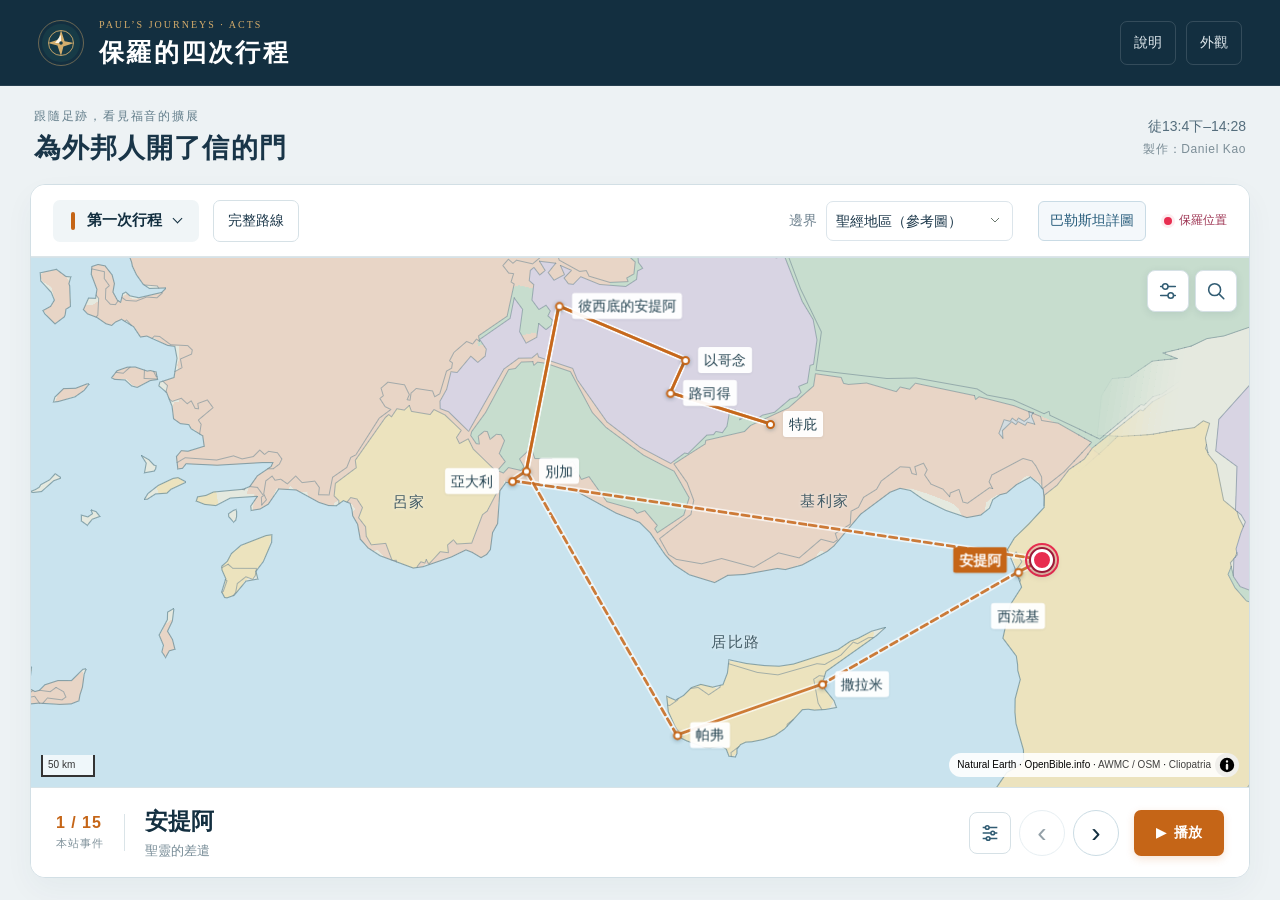
==== index.html @ 6032bad6 "Add three visual themes and design gallery; align icons and distinguish Roman provinces" ====
<!doctype html>
<html lang="zh-Hant">
<head>
  <meta charset="utf-8">
  <meta name="viewport" content="width=device-width, initial-scale=1, viewport-fit=cover">
  <meta name="theme-color" content="#173b47">
  <meta name="author" content="Daniel Kao">
  <meta name="description" content="以參考圖範圍內的2D互動地圖探索保羅的四次行程，逐站查看路線、同行者與經文根據。">
  <title>保羅的四次行程｜互動聖經地圖</title>
  <link rel="icon" href="./assets/compass.svg" type="image/svg+xml">
  <link rel="stylesheet" href="./assets/vendor/maplibre-gl.css">
  <link rel="stylesheet" href="./assets/style.css">
  <link rel="stylesheet" href="./assets/design.css"><link rel="stylesheet" href="./assets/themes.css">
  <script src="./assets/vendor/maplibre-gl.js" defer></script>
  <script src="./assets/app.js" type="module"></script>
</head>
<body>
  <a class="skip-link" href="#map">跳到地圖</a>
  <header class="site-header">
    <a class="brand" href="./" aria-label="保羅的四次行程首頁"><img src="./assets/compass.svg" alt="" width="42" height="42"><span><small>PAUL’S JOURNEYS · ACTS</small><strong>保羅的四次行程</strong></span></a>
    <div class="header-actions"><button id="help-btn" class="text-btn" type="button">說明</button><a class="text-btn appearance-link" href="./design-options.html">外觀</a></div>
  </header>
  <main class="workspace">
    <div class="atlas-heading"><div><span class="atlas-kicker">跟隨足跡，看見福音的擴展</span><h1 id="atlas-subtitle"></h1></div><div class="atlas-meta"><span id="atlas-reference"></span><small>製作：Daniel Kao</small></div></div>
    <section class="map-area" aria-label="保羅行程互動地圖">
      <div class="map-topbar">
        <button class="journey-picker" type="button" data-panel="journeys" aria-controls="explorer-dialog" aria-expanded="false" disabled><span id="map-journey-caption">第一次行程</span><span aria-hidden="true" class="chevron"></span></button>
        <button id="fit-btn" class="map-button" type="button" title="顯示本次行程完整路線">完整路線</button>
        <div class="boundary-row"><label for="boundary-mode">邊界 <select id="boundary-mode"><option value="ancient">聖經地區（參考圖）</option><option value="modern">現代國界</option><option value="roman">羅馬行政行省（69年）</option><option value="none">不顯示邊界</option></select></label><span class="boundary-actions"><button id="palestine-btn" type="button" class="detail-map-btn">巴勒斯坦詳圖</button><span class="traveller-key"><i aria-hidden="true"></i>保羅位置</span></span></div>
      </div>
      <div class="map-stage"><div class="map-shortcuts"><button id="camera-btn" class="icon-button" type="button" data-panel="camera" aria-label="地圖工具" title="地圖工具"><svg viewBox="0 0 24 24" aria-hidden="true" fill="none" stroke="currentColor" stroke-width="1.7" stroke-linecap="round" stroke-linejoin="round"><path d="M4 7h16M4 17h16"/><circle cx="9" cy="7" r="3" fill="white"/><circle cx="15" cy="17" r="3" fill="white"/></svg></button><button id="search-place-btn" class="icon-button" type="button" aria-label="搜尋地點與歷次事件" title="搜尋地點與歷次事件"><svg viewBox="0 0 24 24" aria-hidden="true" fill="none" stroke="currentColor" stroke-width="1.7" stroke-linecap="round" stroke-linejoin="round"><circle cx="10.5" cy="10.5" r="6.5"/><path d="m16 16 4.5 4.5"/></svg></button></div>
        <div id="map" role="region" aria-label="可旋轉與縮放的行程地圖" tabindex="-1"></div>
        <div id="loading" class="loading" role="status"><span class="loading-compass">✧</span><strong>正在展開地圖</strong><span>準備四次行程與各站足跡</span></div>
        <div id="toast" role="status" class="toast" hidden></div>
      </div>
      <div class="station-bar" aria-label="本站與播放控制">
        <button id="current-station" class="current-station" type="button" data-panel="stops" aria-controls="explorer-dialog" aria-expanded="false" disabled><span class="station-meta"><small id="play-position">1 / 15</small><span>本站事件</span></span><span class="station-copy"><strong id="current-location">安提阿</strong><span id="movement-caption">聖靈的差遣</span></span></button>
        <div class="station-actions"><button id="settings-btn" type="button" class="icon-button" data-panel="playback" aria-label="播放設定" title="播放設定"><svg viewBox="0 0 24 24" fill="none" stroke="currentColor" stroke-width="1.7"><path d="M4 6h16M4 12h16M4 18h16"/><circle cx="9" cy="6" r="2" fill="white"/><circle cx="15" cy="12" r="2" fill="white"/><circle cx="10" cy="18" r="2" fill="white"/></svg></button><button id="prev-btn" type="button" class="step-btn" aria-label="上一站">‹</button><button id="next-btn" type="button" class="step-btn" aria-label="下一站">›</button><button id="play-btn" type="button" class="play-btn" aria-label="播放本次行程"><span id="play-icon">▶</span><span id="play-label">播放</span></button></div>
      </div>

    </section>
  </main>
  <aside id="journey-panel" hidden aria-label="收合的行程面板內容">
    <div id="panel-journeys" class="panel-content">
      <nav id="journey-tabs" class="journey-tabs" aria-label="選擇行程"></nav>
      <section class="journey-intro" aria-labelledby="journey-name"><div class="section-heading"><h2 id="journey-name"></h2><span id="journey-ref" class="reference"></span></div><p id="journey-summary"></p><p class="companions"><span>同工概覽</span><span id="companions"></span></p><p class="overview-note">非全程同行名單；各段同行與分隊見「站點」。</p></section>
      <details class="letters"><summary>本次行程與書信</summary><p id="journey-books"></p></details>
      <p class="sidebar-footnote">地圖以現代海岸線呈現地理位置；連線為行程示意，並非精確古道路或航跡。</p><footer class="production-credit">製作：Daniel Kao</footer>
    </div>
    <div id="panel-stops" class="panel-content">
      <div class="place-overview"><strong id="place-overview-name"></strong><span id="place-overview-count"></span></div>
      <div id="visit-counts" class="visit-counts"></div>
      <div class="event-tabs" role="group" aria-label="事件閱讀方式"><button id="event-current-btn" type="button" aria-pressed="true">本次事件</button><button id="event-compare-btn" type="button" aria-pressed="false">跨行程對照</button></div>
      <section id="visit-comparison" hidden><p class="count-note">依本站站次計算，含出發與回訪。</p><div id="visit-rows"></div></section><div id="current-event-body">
      <section class="station-detail" aria-labelledby="station-name" aria-live="polite"><div class="detail-kicker"><span id="station-step"></span><span id="station-mode"></span></div><h2 id="station-name"></h2><p id="station-title" class="station-title"></p><p id="station-text"></p><details id="geo-note"><summary>地點說明</summary><p id="station-note" class="station-note" hidden></p></details><div class="detail-footer"><span id="station-ref" class="reference"></span><a id="place-source" href="https://www.openbible.info/geo/" target="_blank" rel="noopener noreferrer">地點參考</a></div></section>
      <details id="companions-details"><summary id="companions-summary">同行者與經文</summary><section id="segment-companions" class="segment-companions" aria-labelledby="segment-companions-title"><div class="section-heading"><h3 id="segment-companions-title">本段同行者</h3><button id="companion-method" class="text-btn" type="button">標示說明</button></div><span id="map-companions-caption" class="sr-only" aria-hidden="true"></span><p id="companion-scope" class="companion-scope"></p><ul id="companion-people" class="companion-people"></ul><p id="companion-note" class="companion-note"></p><p id="companion-change" class="companion-change" hidden></p><details id="companion-related" class="companion-related"><summary>分隊、會合與其他相關人物</summary><div id="companion-related-body"></div></details><button id="companion-evidence" class="evidence-button" type="button">查閱本段經文</button></section></details></div>
    </div>
    <div id="panel-stoplist" class="panel-content"><label class="field-label" for="place-search">搜尋地點</label><input id="place-search" type="search" placeholder="輸入地名，查看歷次事件" autocomplete="off"><div id="place-results" class="place-results"></div><details><summary>本次行程站序</summary><div class="route-heading"><h3>選擇站點</h3><span id="stop-total"></span></div><ol id="stop-list" class="stop-list" aria-label="選擇停靠站"></ol></details></div>
    <div id="panel-playback" class="panel-content">
      <section class="playback" aria-label="路線播放設定"><p class="panel-description">可在主畫面播放、暫停或逐站前進；關閉這個面板即可回到地圖。</p><label class="field-label" for="progress">行程進度</label><input id="progress" class="progress" type="range" min="0" max="14" step="0.01" value="0"><div class="playback-options"><label class="speed-label" for="speed">播放速度<select id="speed"><option value="1">1×</option><option value="2">2×</option><option value="4">4×</option></select></label><label class="follow-label"><input id="follow-camera" type="checkbox">視角跟隨</label></div><button id="restart-btn" type="button" class="secondary-button">重新開始</button><h3>路線圖例</h3><div class="map-legend"><span><i class="land-line"></i>陸路</span><span><i class="sea-line"></i>海路</span><span><i class="uncertain-line"></i>漂流／未詳</span></div><p class="gesture-hint">拖曳移動 · 滾輪縮放 · 右鍵拖曳平面旋轉</p></section>
    </div>
    <div id="panel-camera" class="panel-content">
      <section id="camera-panel" class="camera-panel" aria-label="視角調整"><div class="camera-tools"><button id="zoom-in" type="button" class="secondary-button">＋ 放大</button><button id="zoom-out" type="button" class="secondary-button">− 縮小</button><button id="reset-bearing" type="button" class="secondary-button" aria-label="恢復朝北，保留縮放"><span id="north-indicator" aria-hidden="true">N</span> 恢復朝北</button><button id="scope-btn" type="button" class="secondary-button">參考圖全幅</button></div><label class="field-label" for="bearing">旋轉方向 <output id="bearing-value">0°</output></label><input id="bearing" type="range" min="-180" max="180" value="0" step="1"><p id="camera-tip">地圖限於兩張參考圖的範圍，可縮放與平面旋轉。</p><button id="sources-btn" class="text-btn" type="button">圖資與經文來源</button></section>
    </div>
  </aside>
  <dialog id="explorer-dialog" class="explorer-dialog" aria-labelledby="explorer-title"><div class="dialog-header"><h2 id="explorer-title">行程</h2><button id="explorer-close" class="close-button" type="button" aria-label="關閉面板">關閉 ×</button></div><div id="explorer-body"></div></dialog>
  <dialog id="info-dialog" aria-labelledby="dialog-title"><div class="dialog-header"><h2 id="dialog-title"></h2><button id="dialog-close" class="close-button" type="button" aria-label="關閉說明">關閉 ×</button></div><div id="dialog-body"></div></dialog>
  <noscript><div class="noscript">請啟用 JavaScript，以使用互動地圖與行程播放功能。</div></noscript>
</body>
</html>
---- assets/vendor/maplibre-gl.css ----
.maplibregl-map{font:12px/20px Helvetica Neue,Arial,Helvetica,sans-serif;overflow:hidden;position:relative;-webkit-tap-highlight-color:rgb(0,0,0,0)}.maplibregl-canvas{left:0;position:absolute;top:0}.maplibregl-map:fullscreen{height:100%;width:100%}.maplibregl-ctrl-group button.maplibregl-ctrl-compass{touch-action:none}.maplibregl-canvas-container.maplibregl-interactive,.maplibregl-ctrl-group button.maplibregl-ctrl-compass{cursor:grab;-webkit-user-select:none;-moz-user-select:none;user-select:none}.maplibregl-canvas-container.maplibregl-interactive.maplibregl-track-pointer{cursor:pointer}.maplibregl-canvas-container.maplibregl-interactive:active,.maplibregl-ctrl-group button.maplibregl-ctrl-compass:active{cursor:grabbing}.maplibregl-canvas-container.maplibregl-touch-zoom-rotate,.maplibregl-canvas-container.maplibregl-touch-zoom-rotate .maplibregl-canvas{touch-action:pan-x pan-y}.maplibregl-canvas-container.maplibregl-touch-drag-pan,.maplibregl-canvas-container.maplibregl-touch-drag-pan .maplibregl-canvas{touch-action:pinch-zoom}.maplibregl-canvas-container.maplibregl-touch-zoom-rotate.maplibregl-touch-drag-pan,.maplibregl-canvas-container.maplibregl-touch-zoom-rotate.maplibregl-touch-drag-pan .maplibregl-canvas{touch-action:none}.maplibregl-canvas-container.maplibregl-touch-drag-pan.maplibregl-cooperative-gestures,.maplibregl-canvas-container.maplibregl-touch-drag-pan.maplibregl-cooperative-gestures .maplibregl-canvas{touch-action:pan-x pan-y}.maplibregl-ctrl-bottom-left,.maplibregl-ctrl-bottom-right,.maplibregl-ctrl-top-left,.maplibregl-ctrl-top-right{pointer-events:none;position:absolute;z-index:2}.maplibregl-ctrl-top-left{left:0;top:0}.maplibregl-ctrl-top-right{right:0;top:0}.maplibregl-ctrl-bottom-left{bottom:0;left:0}.maplibregl-ctrl-bottom-right{bottom:0;right:0}.maplibregl-ctrl{clear:both;pointer-events:auto;transform:translate(0)}.maplibregl-ctrl-top-left .maplibregl-ctrl{float:left;margin:10px 0 0 10px}.maplibregl-ctrl-top-right .maplibregl-ctrl{float:right;margin:10px 10px 0 0}.maplibregl-ctrl-bottom-left .maplibregl-ctrl{float:left;margin:0 0 10px 10px}.maplibregl-ctrl-bottom-right .maplibregl-ctrl{float:right;margin:0 10px 10px 0}.maplibregl-ctrl-group{background:#fff;border-radius:4px}.maplibregl-ctrl-group:not(:empty){box-shadow:0 0 0 2px rgba(0,0,0,.1)}@media (forced-colors:active){.maplibregl-ctrl-group:not(:empty){box-shadow:0 0 0 2px ButtonText}}.maplibregl-ctrl-group button{background-color:transparent;border:0;box-sizing:border-box;cursor:pointer;display:block;height:29px;outline:none;padding:0;width:29px}.maplibregl-ctrl-group button+button{border-top:1px solid #ddd}.maplibregl-ctrl button .maplibregl-ctrl-icon{background-position:50%;background-repeat:no-repeat;display:block;height:100%;width:100%}@media (forced-colors:active){.maplibregl-ctrl-icon{background-color:transparent}.maplibregl-ctrl-group button+button{border-top:1px solid ButtonText}}.maplibregl-ctrl button::-moz-focus-inner{border:0;padding:0}.maplibregl-ctrl-attrib-button:focus,.maplibregl-ctrl-group button:focus{box-shadow:0 0 2px 2px #0096ff}.maplibregl-ctrl button:disabled{cursor:not-allowed}.maplibregl-ctrl button:disabled .maplibregl-ctrl-icon{opacity:.25}@media (hover:hover){.maplibregl-ctrl button:not(:disabled):hover{background-color:rgba(0,0,0,.05)}}.maplibregl-ctrl button:not(:disabled):active{background-color:rgba(0,0,0,.05)}.maplibregl-ctrl-group button:focus:focus-visible{box-shadow:0 0 2px 2px #0096ff}.maplibregl-ctrl-group button:focus:not(:focus-visible){box-shadow:none}.maplibregl-ctrl-group button:focus:first-child{border-radius:4px 4px 0 0}.maplibregl-ctrl-group button:focus:last-child{border-radius:0 0 4px 4px}.maplibregl-ctrl-group button:focus:only-child{border-radius:inherit}.maplibregl-ctrl button.maplibregl-ctrl-zoom-out .maplibregl-ctrl-icon{background-image:url("data:image/svg+xml;charset=utf-8,%3Csvg xmlns='http://www.w3.org/2000/svg' width='29' height='29' fill='%23333' viewBox='0 0 29 29'%3E%3Cpath d='M10 13c-.75 0-1.5.75-1.5 1.5S9.25 16 10 16h9c.75 0 1.5-.75 1.5-1.5S19.75 13 19 13z'/%3E%3C/svg%3E")}.maplibregl-ctrl button.maplibregl-ctrl-zoom-in .maplibregl-ctrl-icon{background-image:url("data:image/svg+xml;charset=utf-8,%3Csvg xmlns='http://www.w3.org/2000/svg' width='29' height='29' fill='%23333' viewBox='0 0 29 29'%3E%3Cpath d='M14.5 8.5c-.75 0-1.5.75-1.5 1.5v3h-3c-.75 0-1.5.75-1.5 1.5S9.25 16 10 16h3v3c0 .75.75 1.5 1.5 1.5S16 19.75 16 19v-3h3c.75 0 1.5-.75 1.5-1.5S19.75 13 19 13h-3v-3c0-.75-.75-1.5-1.5-1.5'/%3E%3C/svg%3E")}@media (forced-colors:active){.maplibregl-ctrl button.maplibregl-ctrl-zoom-out .maplibregl-ctrl-icon{background-image:url("data:image/svg+xml;charset=utf-8,%3Csvg xmlns='http://www.w3.org/2000/svg' width='29' height='29' fill='%23fff' viewBox='0 0 29 29'%3E%3Cpath d='M10 13c-.75 0-1.5.75-1.5 1.5S9.25 16 10 16h9c.75 0 1.5-.75 1.5-1.5S19.75 13 19 13z'/%3E%3C/svg%3E")}.maplibregl-ctrl button.maplibregl-ctrl-zoom-in .maplibregl-ctrl-icon{background-image:url("data:image/svg+xml;charset=utf-8,%3Csvg xmlns='http://www.w3.org/2000/svg' width='29' height='29' fill='%23fff' viewBox='0 0 29 29'%3E%3Cpath d='M14.5 8.5c-.75 0-1.5.75-1.5 1.5v3h-3c-.75 0-1.5.75-1.5 1.5S9.25 16 10 16h3v3c0 .75.75 1.5 1.5 1.5S16 19.75 16 19v-3h3c.75 0 1.5-.75 1.5-1.5S19.75 13 19 13h-3v-3c0-.75-.75-1.5-1.5-1.5'/%3E%3C/svg%3E")}}@media (forced-colors:active) and (prefers-color-scheme:light){.maplibregl-ctrl button.maplibregl-ctrl-zoom-out .maplibregl-ctrl-icon{background-image:url("data:image/svg+xml;charset=utf-8,%3Csvg xmlns='http://www.w3.org/2000/svg' width='29' height='29' viewBox='0 0 29 29'%3E%3Cpath d='M10 13c-.75 0-1.5.75-1.5 1.5S9.25 16 10 16h9c.75 0 1.5-.75 1.5-1.5S19.75 13 19 13z'/%3E%3C/svg%3E")}.maplibregl-ctrl button.maplibregl-ctrl-zoom-in .maplibregl-ctrl-icon{background-image:url("data:image/svg+xml;charset=utf-8,%3Csvg xmlns='http://www.w3.org/2000/svg' width='29' height='29' viewBox='0 0 29 29'%3E%3Cpath d='M14.5 8.5c-.75 0-1.5.75-1.5 1.5v3h-3c-.75 0-1.5.75-1.5 1.5S9.25 16 10 16h3v3c0 .75.75 1.5 1.5 1.5S16 19.75 16 19v-3h3c.75 0 1.5-.75 1.5-1.5S19.75 13 19 13h-3v-3c0-.75-.75-1.5-1.5-1.5'/%3E%3C/svg%3E")}}.maplibregl-ctrl button.maplibregl-ctrl-fullscreen .maplibregl-ctrl-icon{background-image:url("data:image/svg+xml;charset=utf-8,%3Csvg xmlns='http://www.w3.org/2000/svg' width='29' height='29' fill='%23333' viewBox='0 0 29 29'%3E%3Cpath d='M24 16v5.5c0 1.75-.75 2.5-2.5 2.5H16v-1l3-1.5-4-5.5 1-1 5.5 4 1.5-3zM6 16l1.5 3 5.5-4 1 1-4 5.5 3 1.5v1H7.5C5.75 24 5 23.25 5 21.5V16zm7-11v1l-3 1.5 4 5.5-1 1-5.5-4L6 13H5V7.5C5 5.75 5.75 5 7.5 5zm11 2.5c0-1.75-.75-2.5-2.5-2.5H16v1l3 1.5-4 5.5 1 1 5.5-4 1.5 3h1z'/%3E%3C/svg%3E")}.maplibregl-ctrl button.maplibregl-ctrl-shrink .maplibregl-ctrl-icon{background-image:url("data:image/svg+xml;charset=utf-8,%3Csvg xmlns='http://www.w3.org/2000/svg' width='29' height='29' viewBox='0 0 29 29'%3E%3Cpath d='M18.5 16c-1.75 0-2.5.75-2.5 2.5V24h1l1.5-3 5.5 4 1-1-4-5.5 3-1.5v-1zM13 18.5c0-1.75-.75-2.5-2.5-2.5H5v1l3 1.5L4 24l1 1 5.5-4 1.5 3h1zm3-8c0 1.75.75 2.5 2.5 2.5H24v-1l-3-1.5L25 5l-1-1-5.5 4L17 5h-1zM10.5 13c1.75 0 2.5-.75 2.5-2.5V5h-1l-1.5 3L5 4 4 5l4 5.5L5 12v1z'/%3E%3C/svg%3E")}@media (forced-colors:active){.maplibregl-ctrl button.maplibregl-ctrl-fullscreen .maplibregl-ctrl-icon{background-image:url("data:image/svg+xml;charset=utf-8,%3Csvg xmlns='http://www.w3.org/2000/svg' width='29' height='29' fill='%23fff' viewBox='0 0 29 29'%3E%3Cpath d='M24 16v5.5c0 1.75-.75 2.5-2.5 2.5H16v-1l3-1.5-4-5.5 1-1 5.5 4 1.5-3zM6 16l1.5 3 5.5-4 1 1-4 5.5 3 1.5v1H7.5C5.75 24 5 23.25 5 21.5V16zm7-11v1l-3 1.5 4 5.5-1 1-5.5-4L6 13H5V7.5C5 5.75 5.75 5 7.5 5zm11 2.5c0-1.75-.75-2.5-2.5-2.5H16v1l3 1.5-4 5.5 1 1 5.5-4 1.5 3h1z'/%3E%3C/svg%3E")}.maplibregl-ctrl button.maplibregl-ctrl-shrink .maplibregl-ctrl-icon{background-image:url("data:image/svg+xml;charset=utf-8,%3Csvg xmlns='http://www.w3.org/2000/svg' width='29' height='29' fill='%23fff' viewBox='0 0 29 29'%3E%3Cpath d='M18.5 16c-1.75 0-2.5.75-2.5 2.5V24h1l1.5-3 5.5 4 1-1-4-5.5 3-1.5v-1zM13 18.5c0-1.75-.75-2.5-2.5-2.5H5v1l3 1.5L4 24l1 1 5.5-4 1.5 3h1zm3-8c0 1.75.75 2.5 2.5 2.5H24v-1l-3-1.5L25 5l-1-1-5.5 4L17 5h-1zM10.5 13c1.75 0 2.5-.75 2.5-2.5V5h-1l-1.5 3L5 4 4 5l4 5.5L5 12v1z'/%3E%3C/svg%3E")}}@media (forced-colors:active) and (prefers-color-scheme:light){.maplibregl-ctrl button.maplibregl-ctrl-fullscreen .maplibregl-ctrl-icon{background-image:url("data:image/svg+xml;charset=utf-8,%3Csvg xmlns='http://www.w3.org/2000/svg' width='29' height='29' viewBox='0 0 29 29'%3E%3Cpath d='M24 16v5.5c0 1.75-.75 2.5-2.5 2.5H16v-1l3-1.5-4-5.5 1-1 5.5 4 1.5-3zM6 16l1.5 3 5.5-4 1 1-4 5.5 3 1.5v1H7.5C5.75 24 5 23.25 5 21.5V16zm7-11v1l-3 1.5 4 5.5-1 1-5.5-4L6 13H5V7.5C5 5.75 5.75 5 7.5 5zm11 2.5c0-1.75-.75-2.5-2.5-2.5H16v1l3 1.5-4 5.5 1 1 5.5-4 1.5 3h1z'/%3E%3C/svg%3E")}.maplibregl-ctrl button.maplibregl-ctrl-shrink .maplibregl-ctrl-icon{background-image:url("data:image/svg+xml;charset=utf-8,%3Csvg xmlns='http://www.w3.org/2000/svg' width='29' height='29' viewBox='0 0 29 29'%3E%3Cpath d='M18.5 16c-1.75 0-2.5.75-2.5 2.5V24h1l1.5-3 5.5 4 1-1-4-5.5 3-1.5v-1zM13 18.5c0-1.75-.75-2.5-2.5-2.5H5v1l3 1.5L4 24l1 1 5.5-4 1.5 3h1zm3-8c0 1.75.75 2.5 2.5 2.5H24v-1l-3-1.5L25 5l-1-1-5.5 4L17 5h-1zM10.5 13c1.75 0 2.5-.75 2.5-2.5V5h-1l-1.5 3L5 4 4 5l4 5.5L5 12v1z'/%3E%3C/svg%3E")}}.maplibregl-ctrl button.maplibregl-ctrl-compass .maplibregl-ctrl-icon{background-image:url("data:image/svg+xml;charset=utf-8,%3Csvg xmlns='http://www.w3.org/2000/svg' width='29' height='29' fill='%23333' viewBox='0 0 29 29'%3E%3Cpath d='m10.5 14 4-8 4 8z'/%3E%3Cpath fill='%23ccc' d='m10.5 16 4 8 4-8z'/%3E%3C/svg%3E")}@media (forced-colors:active){.maplibregl-ctrl button.maplibregl-ctrl-compass .maplibregl-ctrl-icon{background-image:url("data:image/svg+xml;charset=utf-8,%3Csvg xmlns='http://www.w3.org/2000/svg' width='29' height='29' fill='%23fff' viewBox='0 0 29 29'%3E%3Cpath d='m10.5 14 4-8 4 8z'/%3E%3Cpath fill='%23ccc' d='m10.5 16 4 8 4-8z'/%3E%3C/svg%3E")}}@media (forced-colors:active) and (prefers-color-scheme:light){.maplibregl-ctrl button.maplibregl-ctrl-compass .maplibregl-ctrl-icon{background-image:url("data:image/svg+xml;charset=utf-8,%3Csvg xmlns='http://www.w3.org/2000/svg' width='29' height='29' viewBox='0 0 29 29'%3E%3Cpath d='m10.5 14 4-8 4 8z'/%3E%3Cpath fill='%23ccc' d='m10.5 16 4 8 4-8z'/%3E%3C/svg%3E")}}.maplibregl-ctrl button.maplibregl-ctrl-globe .maplibregl-ctrl-icon{background-image:url("data:image/svg+xml;charset=utf-8,%3Csvg xmlns='http://www.w3.org/2000/svg' width='22' height='22' fill='none' stroke='%23333' viewBox='0 0 22 22'%3E%3Ccircle cx='11' cy='11' r='8.5'/%3E%3Cpath d='M17.5 11c0 4.819-3.02 8.5-6.5 8.5S4.5 15.819 4.5 11 7.52 2.5 11 2.5s6.5 3.681 6.5 8.5Z'/%3E%3Cpath d='M13.5 11c0 2.447-.331 4.64-.853 6.206-.262.785-.562 1.384-.872 1.777-.314.399-.58.517-.775.517s-.461-.118-.775-.517c-.31-.393-.61-.992-.872-1.777C8.831 15.64 8.5 13.446 8.5 11s.331-4.64.853-6.206c.262-.785.562-1.384.872-1.777.314-.399.58-.517.775-.517s.461.118.775.517c.31.393.61.992.872 1.777.522 1.565.853 3.76.853 6.206Z'/%3E%3Cpath d='M11 7.5c-1.909 0-3.622-.166-4.845-.428-.616-.132-1.08-.283-1.379-.434a1.3 1.3 0 0 1-.224-.138q.07-.058.224-.138c.299-.151.763-.302 1.379-.434C7.378 5.666 9.091 5.5 11 5.5s3.622.166 4.845.428c.616.132 1.08.283 1.379.434.105.053.177.1.224.138q-.07.058-.224.138c-.299.151-.763.302-1.379.434-1.223.262-2.936.428-4.845.428ZM4.486 6.436ZM11 16.5c-1.909 0-3.622-.166-4.845-.428-.616-.132-1.08-.283-1.379-.434a1.3 1.3 0 0 1-.224-.138 1.3 1.3 0 0 1 .224-.138c.299-.151.763-.302 1.379-.434C7.378 14.666 9.091 14.5 11 14.5s3.622.166 4.845.428c.616.132 1.08.283 1.379.434.105.053.177.1.224.138a1.3 1.3 0 0 1-.224.138c-.299.151-.763.302-1.379.434-1.223.262-2.936.428-4.845.428Zm-6.514-1.064ZM11 12.5c-2.46 0-4.672-.222-6.255-.574-.796-.177-1.406-.38-1.805-.59a1.5 1.5 0 0 1-.39-.272.3.3 0 0 1-.047-.064.3.3 0 0 1 .048-.064c.066-.073.189-.167.389-.272.399-.21 1.009-.413 1.805-.59C6.328 9.722 8.54 9.5 11 9.5s4.672.222 6.256.574c.795.177 1.405.38 1.804.59.2.105.323.2.39.272a.3.3 0 0 1 .047.064.3.3 0 0 1-.048.064 1.4 1.4 0 0 1-.389.272c-.399.21-1.009.413-1.804.59-1.584.352-3.796.574-6.256.574Zm-8.501-1.51v.002zm0 .018v.002zm17.002.002v-.002zm0-.018v-.002z'/%3E%3C/svg%3E")}.maplibregl-ctrl button.maplibregl-ctrl-globe-enabled .maplibregl-ctrl-icon{background-image:url("data:image/svg+xml;charset=utf-8,%3Csvg xmlns='http://www.w3.org/2000/svg' width='22' height='22' fill='none' stroke='%2333b5e5' viewBox='0 0 22 22'%3E%3Ccircle cx='11' cy='11' r='8.5'/%3E%3Cpath d='M17.5 11c0 4.819-3.02 8.5-6.5 8.5S4.5 15.819 4.5 11 7.52 2.5 11 2.5s6.5 3.681 6.5 8.5Z'/%3E%3Cpath d='M13.5 11c0 2.447-.331 4.64-.853 6.206-.262.785-.562 1.384-.872 1.777-.314.399-.58.517-.775.517s-.461-.118-.775-.517c-.31-.393-.61-.992-.872-1.777C8.831 15.64 8.5 13.446 8.5 11s.331-4.64.853-6.206c.262-.785.562-1.384.872-1.777.314-.399.58-.517.775-.517s.461.118.775.517c.31.393.61.992.872 1.777.522 1.565.853 3.76.853 6.206Z'/%3E%3Cpath d='M11 7.5c-1.909 0-3.622-.166-4.845-.428-.616-.132-1.08-.283-1.379-.434a1.3 1.3 0 0 1-.224-.138q.07-.058.224-.138c.299-.151.763-.302 1.379-.434C7.378 5.666 9.091 5.5 11 5.5s3.622.166 4.845.428c.616.132 1.08.283 1.379.434.105.053.177.1.224.138q-.07.058-.224.138c-.299.151-.763.302-1.379.434-1.223.262-2.936.428-4.845.428ZM4.486 6.436ZM11 16.5c-1.909 0-3.622-.166-4.845-.428-.616-.132-1.08-.283-1.379-.434a1.3 1.3 0 0 1-.224-.138 1.3 1.3 0 0 1 .224-.138c.299-.151.763-.302 1.379-.434C7.378 14.666 9.091 14.5 11 14.5s3.622.166 4.845.428c.616.132 1.08.283 1.379.434.105.053.177.1.224.138a1.3 1.3 0 0 1-.224.138c-.299.151-.763.302-1.379.434-1.223.262-2.936.428-4.845.428Zm-6.514-1.064ZM11 12.5c-2.46 0-4.672-.222-6.255-.574-.796-.177-1.406-.38-1.805-.59a1.5 1.5 0 0 1-.39-.272.3.3 0 0 1-.047-.064.3.3 0 0 1 .048-.064c.066-.073.189-.167.389-.272.399-.21 1.009-.413 1.805-.59C6.328 9.722 8.54 9.5 11 9.5s4.672.222 6.256.574c.795.177 1.405.38 1.804.59.2.105.323.2.39.272a.3.3 0 0 1 .047.064.3.3 0 0 1-.048.064 1.4 1.4 0 0 1-.389.272c-.399.21-1.009.413-1.804.59-1.584.352-3.796.574-6.256.574Zm-8.501-1.51v.002zm0 .018v.002zm17.002.002v-.002zm0-.018v-.002z'/%3E%3C/svg%3E")}.maplibregl-ctrl button.maplibregl-ctrl-terrain .maplibregl-ctrl-icon{background-image:url("data:image/svg+xml;charset=utf-8,%3Csvg xmlns='http://www.w3.org/2000/svg' width='22' height='22' fill='%23333' viewBox='0 0 22 22'%3E%3Cpath d='m1.754 13.406 4.453-4.851 3.09 3.09 3.281 3.277.969-.969-3.309-3.312 3.844-4.121 6.148 6.886h1.082v-.855l-7.207-8.07-4.84 5.187L6.169 6.57l-5.48 5.965v.871ZM.688 16.844h20.625v1.375H.688Zm0 0'/%3E%3C/svg%3E")}.maplibregl-ctrl button.maplibregl-ctrl-terrain-enabled .maplibregl-ctrl-icon{background-image:url("data:image/svg+xml;charset=utf-8,%3Csvg xmlns='http://www.w3.org/2000/svg' width='22' height='22' fill='%2333b5e5' viewBox='0 0 22 22'%3E%3Cpath d='m1.754 13.406 4.453-4.851 3.09 3.09 3.281 3.277.969-.969-3.309-3.312 3.844-4.121 6.148 6.886h1.082v-.855l-7.207-8.07-4.84 5.187L6.169 6.57l-5.48 5.965v.871ZM.688 16.844h20.625v1.375H.688Zm0 0'/%3E%3C/svg%3E")}.maplibregl-ctrl button.maplibregl-ctrl-geolocate .maplibregl-ctrl-icon{background-image:url("data:image/svg+xml;charset=utf-8,%3Csvg xmlns='http://www.w3.org/2000/svg' width='29' height='29' fill='%23333' viewBox='0 0 20 20'%3E%3Cpath d='M10 4C9 4 9 5 9 5v.1A5 5 0 0 0 5.1 9H5s-1 0-1 1 1 1 1 1h.1A5 5 0 0 0 9 14.9v.1s0 1 1 1 1-1 1-1v-.1a5 5 0 0 0 3.9-3.9h.1s1 0 1-1-1-1-1-1h-.1A5 5 0 0 0 11 5.1V5s0-1-1-1m0 2.5a3.5 3.5 0 1 1 0 7 3.5 3.5 0 1 1 0-7'/%3E%3Ccircle cx='10' cy='10' r='2'/%3E%3C/svg%3E")}.maplibregl-ctrl button.maplibregl-ctrl-geolocate:disabled .maplibregl-ctrl-icon{background-image:url("data:image/svg+xml;charset=utf-8,%3Csvg xmlns='http://www.w3.org/2000/svg' width='29' height='29' fill='%23aaa' viewBox='0 0 20 20'%3E%3Cpath d='M10 4C9 4 9 5 9 5v.1A5 5 0 0 0 5.1 9H5s-1 0-1 1 1 1 1 1h.1A5 5 0 0 0 9 14.9v.1s0 1 1 1 1-1 1-1v-.1a5 5 0 0 0 3.9-3.9h.1s1 0 1-1-1-1-1-1h-.1A5 5 0 0 0 11 5.1V5s0-1-1-1m0 2.5a3.5 3.5 0 1 1 0 7 3.5 3.5 0 1 1 0-7'/%3E%3Ccircle cx='10' cy='10' r='2'/%3E%3Cpath fill='red' d='m14 5 1 1-9 9-1-1z'/%3E%3C/svg%3E")}.maplibregl-ctrl button.maplibregl-ctrl-geolocate.maplibregl-ctrl-geolocate-active .maplibregl-ctrl-icon{background-image:url("data:image/svg+xml;charset=utf-8,%3Csvg xmlns='http://www.w3.org/2000/svg' width='29' height='29' fill='%2333b5e5' viewBox='0 0 20 20'%3E%3Cpath d='M10 4C9 4 9 5 9 5v.1A5 5 0 0 0 5.1 9H5s-1 0-1 1 1 1 1 1h.1A5 5 0 0 0 9 14.9v.1s0 1 1 1 1-1 1-1v-.1a5 5 0 0 0 3.9-3.9h.1s1 0 1-1-1-1-1-1h-.1A5 5 0 0 0 11 5.1V5s0-1-1-1m0 2.5a3.5 3.5 0 1 1 0 7 3.5 3.5 0 1 1 0-7'/%3E%3Ccircle cx='10' cy='10' r='2'/%3E%3C/svg%3E")}.maplibregl-ctrl button.maplibregl-ctrl-geolocate.maplibregl-ctrl-geolocate-active-error .maplibregl-ctrl-icon{background-image:url("data:image/svg+xml;charset=utf-8,%3Csvg xmlns='http://www.w3.org/2000/svg' width='29' height='29' fill='%23e58978' viewBox='0 0 20 20'%3E%3Cpath d='M10 4C9 4 9 5 9 5v.1A5 5 0 0 0 5.1 9H5s-1 0-1 1 1 1 1 1h.1A5 5 0 0 0 9 14.9v.1s0 1 1 1 1-1 1-1v-.1a5 5 0 0 0 3.9-3.9h.1s1 0 1-1-1-1-1-1h-.1A5 5 0 0 0 11 5.1V5s0-1-1-1m0 2.5a3.5 3.5 0 1 1 0 7 3.5 3.5 0 1 1 0-7'/%3E%3Ccircle cx='10' cy='10' r='2'/%3E%3C/svg%3E")}.maplibregl-ctrl button.maplibregl-ctrl-geolocate.maplibregl-ctrl-geolocate-background .maplibregl-ctrl-icon{background-image:url("data:image/svg+xml;charset=utf-8,%3Csvg xmlns='http://www.w3.org/2000/svg' width='29' height='29' fill='%2333b5e5' viewBox='0 0 20 20'%3E%3Cpath d='M10 4C9 4 9 5 9 5v.1A5 5 0 0 0 5.1 9H5s-1 0-1 1 1 1 1 1h.1A5 5 0 0 0 9 14.9v.1s0 1 1 1 1-1 1-1v-.1a5 5 0 0 0 3.9-3.9h.1s1 0 1-1-1-1-1-1h-.1A5 5 0 0 0 11 5.1V5s0-1-1-1m0 2.5a3.5 3.5 0 1 1 0 7 3.5 3.5 0 1 1 0-7'/%3E%3C/svg%3E")}.maplibregl-ctrl button.maplibregl-ctrl-geolocate.maplibregl-ctrl-geolocate-background-error .maplibregl-ctrl-icon{background-image:url("data:image/svg+xml;charset=utf-8,%3Csvg xmlns='http://www.w3.org/2000/svg' width='29' height='29' fill='%23e54e33' viewBox='0 0 20 20'%3E%3Cpath d='M10 4C9 4 9 5 9 5v.1A5 5 0 0 0 5.1 9H5s-1 0-1 1 1 1 1 1h.1A5 5 0 0 0 9 14.9v.1s0 1 1 1 1-1 1-1v-.1a5 5 0 0 0 3.9-3.9h.1s1 0 1-1-1-1-1-1h-.1A5 5 0 0 0 11 5.1V5s0-1-1-1m0 2.5a3.5 3.5 0 1 1 0 7 3.5 3.5 0 1 1 0-7'/%3E%3C/svg%3E")}.maplibregl-ctrl button.maplibregl-ctrl-geolocate.maplibregl-ctrl-geolocate-waiting .maplibregl-ctrl-icon{animation:maplibregl-spin 2s linear infinite}@media (forced-colors:active){.maplibregl-ctrl button.maplibregl-ctrl-geolocate .maplibregl-ctrl-icon{background-image:url("data:image/svg+xml;charset=utf-8,%3Csvg xmlns='http://www.w3.org/2000/svg' width='29' height='29' fill='%23fff' viewBox='0 0 20 20'%3E%3Cpath d='M10 4C9 4 9 5 9 5v.1A5 5 0 0 0 5.1 9H5s-1 0-1 1 1 1 1 1h.1A5 5 0 0 0 9 14.9v.1s0 1 1 1 1-1 1-1v-.1a5 5 0 0 0 3.9-3.9h.1s1 0 1-1-1-1-1-1h-.1A5 5 0 0 0 11 5.1V5s0-1-1-1m0 2.5a3.5 3.5 0 1 1 0 7 3.5 3.5 0 1 1 0-7'/%3E%3Ccircle cx='10' cy='10' r='2'/%3E%3C/svg%3E")}.maplibregl-ctrl button.maplibregl-ctrl-geolocate:disabled .maplibregl-ctrl-icon{background-image:url("data:image/svg+xml;charset=utf-8,%3Csvg xmlns='http://www.w3.org/2000/svg' width='29' height='29' fill='%23999' viewBox='0 0 20 20'%3E%3Cpath d='M10 4C9 4 9 5 9 5v.1A5 5 0 0 0 5.1 9H5s-1 0-1 1 1 1 1 1h.1A5 5 0 0 0 9 14.9v.1s0 1 1 1 1-1 1-1v-.1a5 5 0 0 0 3.9-3.9h.1s1 0 1-1-1-1-1-1h-.1A5 5 0 0 0 11 5.1V5s0-1-1-1m0 2.5a3.5 3.5 0 1 1 0 7 3.5 3.5 0 1 1 0-7'/%3E%3Ccircle cx='10' cy='10' r='2'/%3E%3Cpath fill='red' d='m14 5 1 1-9 9-1-1z'/%3E%3C/svg%3E")}.maplibregl-ctrl button.maplibregl-ctrl-geolocate.maplibregl-ctrl-geolocate-active .maplibregl-ctrl-icon{background-image:url("data:image/svg+xml;charset=utf-8,%3Csvg xmlns='http://www.w3.org/2000/svg' width='29' height='29' fill='%2333b5e5' viewBox='0 0 20 20'%3E%3Cpath d='M10 4C9 4 9 5 9 5v.1A5 5 0 0 0 5.1 9H5s-1 0-1 1 1 1 1 1h.1A5 5 0 0 0 9 14.9v.1s0 1 1 1 1-1 1-1v-.1a5 5 0 0 0 3.9-3.9h.1s1 0 1-1-1-1-1-1h-.1A5 5 0 0 0 11 5.1V5s0-1-1-1m0 2.5a3.5 3.5 0 1 1 0 7 3.5 3.5 0 1 1 0-7'/%3E%3Ccircle cx='10' cy='10' r='2'/%3E%3C/svg%3E")}.maplibregl-ctrl button.maplibregl-ctrl-geolocate.maplibregl-ctrl-geolocate-active-error .maplibregl-ctrl-icon{background-image:url("data:image/svg+xml;charset=utf-8,%3Csvg xmlns='http://www.w3.org/2000/svg' width='29' height='29' fill='%23e58978' viewBox='0 0 20 20'%3E%3Cpath d='M10 4C9 4 9 5 9 5v.1A5 5 0 0 0 5.1 9H5s-1 0-1 1 1 1 1 1h.1A5 5 0 0 0 9 14.9v.1s0 1 1 1 1-1 1-1v-.1a5 5 0 0 0 3.9-3.9h.1s1 0 1-1-1-1-1-1h-.1A5 5 0 0 0 11 5.1V5s0-1-1-1m0 2.5a3.5 3.5 0 1 1 0 7 3.5 3.5 0 1 1 0-7'/%3E%3Ccircle cx='10' cy='10' r='2'/%3E%3C/svg%3E")}.maplibregl-ctrl button.maplibregl-ctrl-geolocate.maplibregl-ctrl-geolocate-background .maplibregl-ctrl-icon{background-image:url("data:image/svg+xml;charset=utf-8,%3Csvg xmlns='http://www.w3.org/2000/svg' width='29' height='29' fill='%2333b5e5' viewBox='0 0 20 20'%3E%3Cpath d='M10 4C9 4 9 5 9 5v.1A5 5 0 0 0 5.1 9H5s-1 0-1 1 1 1 1 1h.1A5 5 0 0 0 9 14.9v.1s0 1 1 1 1-1 1-1v-.1a5 5 0 0 0 3.9-3.9h.1s1 0 1-1-1-1-1-1h-.1A5 5 0 0 0 11 5.1V5s0-1-1-1m0 2.5a3.5 3.5 0 1 1 0 7 3.5 3.5 0 1 1 0-7'/%3E%3C/svg%3E")}.maplibregl-ctrl button.maplibregl-ctrl-geolocate.maplibregl-ctrl-geolocate-background-error .maplibregl-ctrl-icon{background-image:url("data:image/svg+xml;charset=utf-8,%3Csvg xmlns='http://www.w3.org/2000/svg' width='29' height='29' fill='%23e54e33' viewBox='0 0 20 20'%3E%3Cpath d='M10 4C9 4 9 5 9 5v.1A5 5 0 0 0 5.1 9H5s-1 0-1 1 1 1 1 1h.1A5 5 0 0 0 9 14.9v.1s0 1 1 1 1-1 1-1v-.1a5 5 0 0 0 3.9-3.9h.1s1 0 1-1-1-1-1-1h-.1A5 5 0 0 0 11 5.1V5s0-1-1-1m0 2.5a3.5 3.5 0 1 1 0 7 3.5 3.5 0 1 1 0-7'/%3E%3C/svg%3E")}}@media (forced-colors:active) and (prefers-color-scheme:light){.maplibregl-ctrl button.maplibregl-ctrl-geolocate .maplibregl-ctrl-icon{background-image:url("data:image/svg+xml;charset=utf-8,%3Csvg xmlns='http://www.w3.org/2000/svg' width='29' height='29' viewBox='0 0 20 20'%3E%3Cpath d='M10 4C9 4 9 5 9 5v.1A5 5 0 0 0 5.1 9H5s-1 0-1 1 1 1 1 1h.1A5 5 0 0 0 9 14.9v.1s0 1 1 1 1-1 1-1v-.1a5 5 0 0 0 3.9-3.9h.1s1 0 1-1-1-1-1-1h-.1A5 5 0 0 0 11 5.1V5s0-1-1-1m0 2.5a3.5 3.5 0 1 1 0 7 3.5 3.5 0 1 1 0-7'/%3E%3Ccircle cx='10' cy='10' r='2'/%3E%3C/svg%3E")}.maplibregl-ctrl button.maplibregl-ctrl-geolocate:disabled .maplibregl-ctrl-icon{background-image:url("data:image/svg+xml;charset=utf-8,%3Csvg xmlns='http://www.w3.org/2000/svg' width='29' height='29' fill='%23666' viewBox='0 0 20 20'%3E%3Cpath d='M10 4C9 4 9 5 9 5v.1A5 5 0 0 0 5.1 9H5s-1 0-1 1 1 1 1 1h.1A5 5 0 0 0 9 14.9v.1s0 1 1 1 1-1 1-1v-.1a5 5 0 0 0 3.9-3.9h.1s1 0 1-1-1-1-1-1h-.1A5 5 0 0 0 11 5.1V5s0-1-1-1m0 2.5a3.5 3.5 0 1 1 0 7 3.5 3.5 0 1 1 0-7'/%3E%3Ccircle cx='10' cy='10' r='2'/%3E%3Cpath fill='red' d='m14 5 1 1-9 9-1-1z'/%3E%3C/svg%3E")}}@keyframes maplibregl-spin{0%{transform:rotate(0deg)}to{transform:rotate(1turn)}}a.maplibregl-ctrl-logo{background-image:url("data:image/svg+xml;charset=utf-8,%3Csvg xmlns='http://www.w3.org/2000/svg' width='88' height='23' fill='none'%3E%3Cpath fill='%23000' fill-opacity='.4' fill-rule='evenodd' d='M17.408 16.796h-1.827l2.501-12.095h.198l3.324 6.533.988 2.19.988-2.19 3.258-6.533h.181l2.6 12.095h-1.81l-1.218-5.644-.362-1.71-.658 1.71-2.929 5.644h-.098l-2.914-5.644-.757-1.71-.345 1.71zm1.958-3.42-.726 3.663a1.255 1.255 0 0 1-1.232 1.011h-1.827a1.255 1.255 0 0 1-1.229-1.509l2.501-12.095a1.255 1.255 0 0 1 1.23-1.001h.197a1.25 1.25 0 0 1 1.12.685l3.19 6.273 3.125-6.263a1.25 1.25 0 0 1 1.123-.695h.181a1.255 1.255 0 0 1 1.227.991l1.443 6.71a5 5 0 0 1 .314-.787l.009-.016a4.6 4.6 0 0 1 1.777-1.887c.782-.46 1.668-.667 2.611-.667a4.6 4.6 0 0 1 1.7.32l.306.134c.21-.16.474-.256.759-.256h1.694a1.255 1.255 0 0 1 1.212.925 1.255 1.255 0 0 1 1.212-.925h1.711c.284 0 .545.094.755.252.613-.3 1.312-.45 2.075-.45 1.356 0 2.557.445 3.482 1.4q.47.48.763 1.064V4.701a1.255 1.255 0 0 1 1.255-1.255h1.86A1.255 1.255 0 0 1 54.44 4.7v9.194h2.217c.19 0 .37.043.532.118v-4.77c0-.356.147-.678.385-.906a2.42 2.42 0 0 1-.682-1.71c0-.665.267-1.253.735-1.7a2.45 2.45 0 0 1 1.722-.674 2.43 2.43 0 0 1 1.705.675q.318.302.504.683V4.7a1.255 1.255 0 0 1 1.255-1.255h1.744A1.255 1.255 0 0 1 65.812 4.7v3.335a4.8 4.8 0 0 1 1.526-.246c.938 0 1.817.214 2.59.69a4.47 4.47 0 0 1 1.67 1.743v-.98a1.255 1.255 0 0 1 1.256-1.256h1.777c.233 0 .451.064.639.174a3.4 3.4 0 0 1 1.567-.372c.346 0 .861.02 1.285.232a1.25 1.25 0 0 1 .689 1.004 4.7 4.7 0 0 1 .853-.588c.795-.44 1.675-.647 2.61-.647 1.385 0 2.65.39 3.525 1.396.836.938 1.168 2.173 1.168 3.528q-.001.515-.056 1.051a1.255 1.255 0 0 1-.947 1.09l.408.952a1.255 1.255 0 0 1-.477 1.552c-.418.268-.92.463-1.458.612-.613.171-1.304.244-2.049.244-1.06 0-2.043-.207-2.886-.698l-.015-.008c-.798-.48-1.419-1.135-1.818-1.963l-.004-.008a5.8 5.8 0 0 1-.548-2.512q0-.429.053-.843a1.3 1.3 0 0 1-.333-.086l-.166-.004c-.223 0-.426.062-.643.228-.03.024-.142.139-.142.59v3.883a1.255 1.255 0 0 1-1.256 1.256h-1.777a1.255 1.255 0 0 1-1.256-1.256V15.69l-.032.057a4.8 4.8 0 0 1-1.86 1.833 5.04 5.04 0 0 1-2.484.634 4.5 4.5 0 0 1-1.935-.424 1.25 1.25 0 0 1-.764.258h-1.71a1.255 1.255 0 0 1-1.256-1.255V7.687a2.4 2.4 0 0 1-.428.625c.253.23.412.561.412.93v7.553a1.255 1.255 0 0 1-1.256 1.255h-1.843a1.25 1.25 0 0 1-.894-.373c-.228.23-.544.373-.894.373H51.32a1.255 1.255 0 0 1-1.256-1.255v-1.251l-.061.117a4.7 4.7 0 0 1-1.782 1.884 4.77 4.77 0 0 1-2.485.67 5.6 5.6 0 0 1-1.485-.188l.009 2.764a1.255 1.255 0 0 1-1.255 1.259h-1.729a1.255 1.255 0 0 1-1.255-1.255v-3.537a1.255 1.255 0 0 1-1.167.793h-1.679a1.25 1.25 0 0 1-.77-.263 4.5 4.5 0 0 1-1.945.429c-.885 0-1.724-.21-2.495-.632l-.017-.01a5 5 0 0 1-1.081-.836 1.255 1.255 0 0 1-1.254 1.312h-1.81a1.255 1.255 0 0 1-1.228-.99l-.782-3.625-2.044 3.939a1.25 1.25 0 0 1-1.115.676h-.098a1.25 1.25 0 0 1-1.116-.68l-2.061-3.994zM35.92 16.63l.207-.114.223-.15q.493-.356.735-.785l.061-.118.033 1.332h1.678V9.242h-1.694l-.033 1.267q-.133-.329-.526-.658l-.032-.028a3.2 3.2 0 0 0-.668-.428l-.27-.12a3.3 3.3 0 0 0-1.235-.23q-1.136-.001-1.974.493a3.36 3.36 0 0 0-1.3 1.382q-.445.89-.444 2.074 0 1.2.51 2.107a3.8 3.8 0 0 0 1.382 1.381 3.9 3.9 0 0 0 1.893.477q.795 0 1.455-.33zm-2.789-5.38q-.576.675-.575 1.762 0 1.102.559 1.794.576.675 1.645.675a2.25 2.25 0 0 0 .934-.19 2.2 2.2 0 0 0 .468-.29l.178-.161a2.2 2.2 0 0 0 .397-.561q.244-.5.244-1.15v-.115q0-.708-.296-1.267l-.043-.077a2.2 2.2 0 0 0-.633-.709l-.13-.086-.047-.028a2.1 2.1 0 0 0-1.073-.285q-1.052 0-1.629.692zm2.316 2.706c.163-.17.28-.407.28-.83v-.114c0-.292-.06-.508-.15-.68a.96.96 0 0 0-.353-.389.85.85 0 0 0-.464-.127c-.4 0-.56.114-.664.239l-.01.012c-.148.174-.275.45-.275.945 0 .506.122.801.27.99.097.11.266.224.68.224.303 0 .504-.09.687-.269zm7.545 1.705a2.6 2.6 0 0 0 .331.423q.319.33.755.548l.173.074q.65.255 1.49.255 1.02 0 1.844-.493a3.45 3.45 0 0 0 1.316-1.4q.493-.904.493-2.089 0-1.909-.988-2.913-.988-1.02-2.584-1.02-.898 0-1.575.347a3 3 0 0 0-.415.262l-.199.166a3.4 3.4 0 0 0-.64.82V9.242h-1.712v11.553h1.729l-.017-5.134zm.53-1.138q.206.29.48.5l.155.11.053.034q.51.296 1.119.297 1.07 0 1.645-.675.577-.69.576-1.762 0-1.119-.576-1.777-.558-.675-1.645-.675-.435 0-.835.16a2 2 0 0 0-.284.136 2 2 0 0 0-.363.254 2.2 2.2 0 0 0-.46.569l-.082.162a2.6 2.6 0 0 0-.213 1.072v.115q0 .707.296 1.267l.135.211zm.964-.818a1.1 1.1 0 0 0 .367.385.94.94 0 0 0 .476.118c.423 0 .59-.117.687-.23.159-.194.28-.478.28-.95 0-.53-.133-.8-.266-.952l-.021-.025c-.078-.094-.231-.221-.68-.221a1 1 0 0 0-.503.135l-.012.007a.86.86 0 0 0-.335.343c-.073.133-.132.324-.132.614v.115a1.4 1.4 0 0 0 .14.66zm15.7-6.222q.347-.346.346-.856a1.05 1.05 0 0 0-.345-.79 1.18 1.18 0 0 0-.84-.329q-.51 0-.855.33a1.05 1.05 0 0 0-.346.79q0 .51.346.855.345.346.856.346.51 0 .839-.346zm4.337 9.314.033-1.332q.191.403.59.747l.098.081a4 4 0 0 0 .316.224l.223.122a3.2 3.2 0 0 0 1.44.322 3.8 3.8 0 0 0 1.875-.477 3.5 3.5 0 0 0 1.382-1.366q.527-.89.526-2.09 0-1.184-.444-2.073a3.24 3.24 0 0 0-1.283-1.399q-.823-.51-1.942-.51a3.5 3.5 0 0 0-1.527.344l-.086.043-.165.09a3 3 0 0 0-.33.214q-.432.315-.656.707a2 2 0 0 0-.099.198l.082-1.283V4.701h-1.744v12.095zm.473-2.509a2.5 2.5 0 0 0 .566.7q.117.098.245.18l.144.08a2.1 2.1 0 0 0 .975.232q1.07 0 1.645-.675.576-.69.576-1.778 0-1.102-.576-1.777-.56-.691-1.645-.692a2.2 2.2 0 0 0-1.015.235q-.22.113-.415.282l-.15.142a2.1 2.1 0 0 0-.42.594q-.223.479-.223 1.1v.115q0 .705.293 1.26zm2.616-.293c.157-.191.28-.479.28-.967 0-.51-.13-.79-.276-.961l-.021-.026c-.082-.1-.232-.225-.67-.225a.87.87 0 0 0-.681.279l-.012.011c-.154.155-.274.38-.274.807v.115c0 .285.057.499.144.669a1.1 1.1 0 0 0 .367.405c.137.082.28.123.455.123.423 0 .59-.118.686-.23zm8.266-3.013q.345-.13.724-.14l.069-.002q.493 0 .642.099l.247-1.794q-.196-.099-.717-.099a2.3 2.3 0 0 0-.545.063 2 2 0 0 0-.411.148 2.2 2.2 0 0 0-.4.249 2.5 2.5 0 0 0-.485.499 2.7 2.7 0 0 0-.32.581l-.05.137v-1.48h-1.778v7.553h1.777v-3.884q0-.546.159-.943a1.5 1.5 0 0 1 .466-.636 2.5 2.5 0 0 1 .399-.253 2 2 0 0 1 .224-.099zm9.784 2.656.05-.922q0-1.743-.856-2.698-.838-.97-2.584-.97-1.119-.001-2.007.493a3.46 3.46 0 0 0-1.4 1.382q-.493.906-.493 2.106 0 1.07.428 1.975.428.89 1.332 1.432.906.526 2.255.526.973 0 1.668-.185l.044-.012.135-.04q.613-.184.984-.421l-.542-1.267q-.3.162-.642.274l-.297.087q-.51.131-1.3.131-.954 0-1.497-.444a1.6 1.6 0 0 1-.192-.193q-.366-.44-.512-1.234l-.004-.021zm-5.427-1.256-.003.022h3.752v-.138q-.011-.727-.288-1.118a1 1 0 0 0-.156-.176q-.46-.428-1.316-.428-.986 0-1.494.604-.379.45-.494 1.234zm-27.053 2.77V4.7h-1.86v12.095h5.333V15.15zm7.103-5.908v7.553h-1.843V9.242h1.843z'/%3E%3Cpath fill='%23fff' d='m19.63 11.151-.757-1.71-.345 1.71-1.12 5.644h-1.827L18.083 4.7h.197l3.325 6.533.988 2.19.988-2.19L26.839 4.7h.181l2.6 12.095h-1.81l-1.218-5.644-.362-1.71-.658 1.71-2.93 5.644h-.098l-2.913-5.644zm14.836 5.81q-1.02 0-1.893-.478a3.8 3.8 0 0 1-1.381-1.382q-.51-.906-.51-2.106 0-1.185.444-2.074a3.36 3.36 0 0 1 1.3-1.382q.839-.494 1.974-.494a3.3 3.3 0 0 1 1.234.231 3.3 3.3 0 0 1 .97.575q.396.33.527.659l.033-1.267h1.694v7.553H37.18l-.033-1.332q-.279.593-1.02 1.053a3.17 3.17 0 0 1-1.662.444zm.296-1.482q.938 0 1.58-.642.642-.66.642-1.711v-.115q0-.708-.296-1.267a2.2 2.2 0 0 0-.807-.872 2.1 2.1 0 0 0-1.119-.313q-1.053 0-1.629.692-.575.675-.575 1.76 0 1.103.559 1.795.577.675 1.645.675zm6.521-6.237h1.711v1.4q.906-1.597 2.83-1.597 1.596 0 2.584 1.02.988 1.005.988 2.914 0 1.185-.493 2.09a3.46 3.46 0 0 1-1.316 1.399 3.5 3.5 0 0 1-1.844.493q-.954 0-1.662-.329a2.67 2.67 0 0 1-1.086-.97l.017 5.134h-1.728zm4.048 6.22q1.07 0 1.645-.674.577-.69.576-1.762 0-1.119-.576-1.777-.558-.675-1.645-.675-.592 0-1.12.296-.51.28-.822.823-.296.527-.296 1.234v.115q0 .708.296 1.267.313.543.823.855.51.296 1.119.297z'/%3E%3Cpath fill='%23e1e3e9' d='M51.325 4.7h1.86v10.45h3.473v1.646h-5.333zm7.12 4.542h1.843v7.553h-1.843zm.905-1.415a1.16 1.16 0 0 1-.856-.346 1.17 1.17 0 0 1-.346-.856 1.05 1.05 0 0 1 .346-.79q.346-.329.856-.329.494 0 .839.33a1.05 1.05 0 0 1 .345.79 1.16 1.16 0 0 1-.345.855q-.33.346-.84.346zm7.875 9.133a3.17 3.17 0 0 1-1.662-.444q-.723-.46-1.004-1.053l-.033 1.332h-1.71V4.701h1.743v4.657l-.082 1.283q.279-.658 1.086-1.119a3.5 3.5 0 0 1 1.778-.477q1.119 0 1.942.51a3.24 3.24 0 0 1 1.283 1.4q.445.888.444 2.072 0 1.201-.526 2.09a3.5 3.5 0 0 1-1.382 1.366 3.8 3.8 0 0 1-1.876.477zm-.296-1.481q1.069 0 1.645-.675.577-.69.577-1.778 0-1.102-.577-1.776-.56-.691-1.645-.692a2.12 2.12 0 0 0-1.58.659q-.642.641-.642 1.694v.115q0 .71.296 1.267a2.4 2.4 0 0 0 .807.872 2.1 2.1 0 0 0 1.119.313zm5.927-6.237h1.777v1.481q.263-.757.856-1.217a2.14 2.14 0 0 1 1.349-.46q.527 0 .724.098l-.247 1.794q-.149-.099-.642-.099-.774 0-1.416.494-.626.493-.626 1.58v3.883h-1.777V9.242zm9.534 7.718q-1.35 0-2.255-.526-.904-.543-1.332-1.432a4.6 4.6 0 0 1-.428-1.975q0-1.2.493-2.106a3.46 3.46 0 0 1 1.4-1.382q.889-.495 2.007-.494 1.744 0 2.584.97.855.956.856 2.7 0 .444-.05.92h-5.43q.18 1.005.708 1.45.542.443 1.497.443.79 0 1.3-.131a4 4 0 0 0 .938-.362l.542 1.267q-.411.263-1.119.46-.708.198-1.711.197zm1.596-4.558q.016-1.02-.444-1.432-.46-.428-1.316-.428-1.728 0-1.991 1.86z'/%3E%3Cpath d='M5.074 15.948a.484.657 0 0 0-.486.659v1.84a.484.657 0 0 0 .486.659h4.101a.484.657 0 0 0 .486-.659v-1.84a.484.657 0 0 0-.486-.659zm3.56 1.16H5.617v.838h3.017z' style='fill:%23fff;fill-rule:evenodd;stroke-width:1.03600001'/%3E%3Cg style='stroke-width:1.12603545'%3E%3Cpath d='M-9.408-1.416c-3.833-.025-7.056 2.912-7.08 6.615-.02 3.08 1.653 4.832 3.107 6.268.903.892 1.721 1.74 2.32 2.902l-.525-.004c-.543-.003-.992.304-1.24.639a1.87 1.87 0 0 0-.362 1.121l-.011 1.877c-.003.402.104.787.347 1.125.244.338.688.653 1.23.656l4.142.028c.542.003.99-.306 1.238-.641a1.87 1.87 0 0 0 .363-1.121l.012-1.875a1.87 1.87 0 0 0-.348-1.127c-.243-.338-.688-.653-1.23-.656l-.518-.004c.597-1.145 1.425-1.983 2.348-2.87 1.473-1.414 3.18-3.149 3.2-6.226-.016-3.59-2.923-6.684-6.993-6.707m-.006 1.1v.002c3.274.02 5.92 2.532 5.9 5.6-.017 2.706-1.39 4.026-2.863 5.44-1.034.994-2.118 2.033-2.814 3.633-.018.041-.052.055-.075.065q-.013.004-.02.01a.34.34 0 0 1-.226.084.34.34 0 0 1-.224-.086l-.092-.077c-.699-1.615-1.768-2.669-2.781-3.67-1.454-1.435-2.797-2.762-2.78-5.478.02-3.067 2.7-5.545 5.975-5.523m-.02 2.826c-1.62-.01-2.944 1.315-2.955 2.96-.01 1.646 1.295 2.988 2.916 2.999h.002c1.621.01 2.943-1.316 2.953-2.961.011-1.646-1.294-2.988-2.916-2.998m-.005 1.1c1.017.006 1.829.83 1.822 1.89s-.83 1.874-1.848 1.867c-1.018-.006-1.829-.83-1.822-1.89s.83-1.874 1.848-1.868m-2.155 11.857 4.14.025c.271.002.49.305.487.676l-.013 1.875c-.003.37-.224.67-.495.668l-4.14-.025c-.27-.002-.487-.306-.485-.676l.012-1.875c.003-.37.224-.67.494-.668' style='color:%23000;font-style:normal;font-variant:normal;font-weight:400;font-stretch:normal;font-size:medium;line-height:normal;font-family:sans-serif;font-variant-ligatures:normal;font-variant-position:normal;font-variant-caps:normal;font-variant-numeric:normal;font-variant-alternates:normal;font-feature-settings:normal;text-indent:0;text-align:start;text-decoration:none;text-decoration-line:none;text-decoration-style:solid;text-decoration-color:%23000;letter-spacing:normal;word-spacing:normal;text-transform:none;writing-mode:lr-tb;direction:ltr;text-orientation:mixed;dominant-baseline:auto;baseline-shift:baseline;text-anchor:start;white-space:normal;shape-padding:0;clip-rule:evenodd;display:inline;overflow:visible;visibility:visible;opacity:1;isolation:auto;mix-blend-mode:normal;color-interpolation:sRGB;color-interpolation-filters:linearRGB;solid-color:%23000;solid-opacity:1;vector-effect:none;fill:%23000;fill-opacity:.4;fill-rule:evenodd;stroke:none;stroke-width:2.47727823;stroke-linecap:butt;stroke-linejoin:miter;stroke-miterlimit:4;stroke-dasharray:none;stroke-dashoffset:0;stroke-opacity:1;color-rendering:auto;image-rendering:auto;shape-rendering:auto;text-rendering:auto' transform='translate(15.553 2.85)scale(.88807)'/%3E%3Cpath d='M-9.415-.316C-12.69-.338-15.37 2.14-15.39 5.207c-.017 2.716 1.326 4.041 2.78 5.477 1.013 1 2.081 2.055 2.78 3.67l.092.076a.34.34 0 0 0 .225.086.34.34 0 0 0 .227-.083l.019-.01c.022-.009.057-.024.074-.064.697-1.6 1.78-2.64 2.814-3.634 1.473-1.414 2.847-2.733 2.864-5.44.02-3.067-2.627-5.58-5.901-5.601m-.057 8.784c1.621.011 2.944-1.315 2.955-2.96.01-1.646-1.295-2.988-2.916-2.999-1.622-.01-2.945 1.315-2.955 2.96s1.295 2.989 2.916 3' style='clip-rule:evenodd;fill:%23e1e3e9;fill-opacity:1;fill-rule:evenodd;stroke:none;stroke-width:2.47727823;stroke-miterlimit:4;stroke-dasharray:none;stroke-opacity:.4' transform='translate(15.553 2.85)scale(.88807)'/%3E%3Cpath d='M-11.594 15.465c-.27-.002-.492.297-.494.668l-.012 1.876c-.003.371.214.673.485.675l4.14.027c.271.002.492-.298.495-.668l.012-1.877c.003-.37-.215-.672-.485-.674z' style='clip-rule:evenodd;fill:%23fff;fill-opacity:1;fill-rule:evenodd;stroke:none;stroke-width:2.47727823;stroke-miterlimit:4;stroke-dasharray:none;stroke-opacity:.4' transform='translate(15.553 2.85)scale(.88807)'/%3E%3C/g%3E%3C/svg%3E");background-repeat:no-repeat;cursor:pointer;display:block;height:23px;margin:0 0 -4px -4px;overflow:hidden;width:88px}a.maplibregl-ctrl-logo.maplibregl-compact{width:14px}@media (forced-colors:active){a.maplibregl-ctrl-logo{background-color:transparent;background-image:url("data:image/svg+xml;charset=utf-8,%3Csvg xmlns='http://www.w3.org/2000/svg' width='88' height='23' fill='none'%3E%3Cpath fill='%23000' fill-opacity='.4' fill-rule='evenodd' d='M17.408 16.796h-1.827l2.501-12.095h.198l3.324 6.533.988 2.19.988-2.19 3.258-6.533h.181l2.6 12.095h-1.81l-1.218-5.644-.362-1.71-.658 1.71-2.929 5.644h-.098l-2.914-5.644-.757-1.71-.345 1.71zm1.958-3.42-.726 3.663a1.255 1.255 0 0 1-1.232 1.011h-1.827a1.255 1.255 0 0 1-1.229-1.509l2.501-12.095a1.255 1.255 0 0 1 1.23-1.001h.197a1.25 1.25 0 0 1 1.12.685l3.19 6.273 3.125-6.263a1.25 1.25 0 0 1 1.123-.695h.181a1.255 1.255 0 0 1 1.227.991l1.443 6.71a5 5 0 0 1 .314-.787l.009-.016a4.6 4.6 0 0 1 1.777-1.887c.782-.46 1.668-.667 2.611-.667a4.6 4.6 0 0 1 1.7.32l.306.134c.21-.16.474-.256.759-.256h1.694a1.255 1.255 0 0 1 1.212.925 1.255 1.255 0 0 1 1.212-.925h1.711c.284 0 .545.094.755.252.613-.3 1.312-.45 2.075-.45 1.356 0 2.557.445 3.482 1.4q.47.48.763 1.064V4.701a1.255 1.255 0 0 1 1.255-1.255h1.86A1.255 1.255 0 0 1 54.44 4.7v9.194h2.217c.19 0 .37.043.532.118v-4.77c0-.356.147-.678.385-.906a2.42 2.42 0 0 1-.682-1.71c0-.665.267-1.253.735-1.7a2.45 2.45 0 0 1 1.722-.674 2.43 2.43 0 0 1 1.705.675q.318.302.504.683V4.7a1.255 1.255 0 0 1 1.255-1.255h1.744A1.255 1.255 0 0 1 65.812 4.7v3.335a4.8 4.8 0 0 1 1.526-.246c.938 0 1.817.214 2.59.69a4.47 4.47 0 0 1 1.67 1.743v-.98a1.255 1.255 0 0 1 1.256-1.256h1.777c.233 0 .451.064.639.174a3.4 3.4 0 0 1 1.567-.372c.346 0 .861.02 1.285.232a1.25 1.25 0 0 1 .689 1.004 4.7 4.7 0 0 1 .853-.588c.795-.44 1.675-.647 2.61-.647 1.385 0 2.65.39 3.525 1.396.836.938 1.168 2.173 1.168 3.528q-.001.515-.056 1.051a1.255 1.255 0 0 1-.947 1.09l.408.952a1.255 1.255 0 0 1-.477 1.552c-.418.268-.92.463-1.458.612-.613.171-1.304.244-2.049.244-1.06 0-2.043-.207-2.886-.698l-.015-.008c-.798-.48-1.419-1.135-1.818-1.963l-.004-.008a5.8 5.8 0 0 1-.548-2.512q0-.429.053-.843a1.3 1.3 0 0 1-.333-.086l-.166-.004c-.223 0-.426.062-.643.228-.03.024-.142.139-.142.59v3.883a1.255 1.255 0 0 1-1.256 1.256h-1.777a1.255 1.255 0 0 1-1.256-1.256V15.69l-.032.057a4.8 4.8 0 0 1-1.86 1.833 5.04 5.04 0 0 1-2.484.634 4.5 4.5 0 0 1-1.935-.424 1.25 1.25 0 0 1-.764.258h-1.71a1.255 1.255 0 0 1-1.256-1.255V7.687a2.4 2.4 0 0 1-.428.625c.253.23.412.561.412.93v7.553a1.255 1.255 0 0 1-1.256 1.255h-1.843a1.25 1.25 0 0 1-.894-.373c-.228.23-.544.373-.894.373H51.32a1.255 1.255 0 0 1-1.256-1.255v-1.251l-.061.117a4.7 4.7 0 0 1-1.782 1.884 4.77 4.77 0 0 1-2.485.67 5.6 5.6 0 0 1-1.485-.188l.009 2.764a1.255 1.255 0 0 1-1.255 1.259h-1.729a1.255 1.255 0 0 1-1.255-1.255v-3.537a1.255 1.255 0 0 1-1.167.793h-1.679a1.25 1.25 0 0 1-.77-.263 4.5 4.5 0 0 1-1.945.429c-.885 0-1.724-.21-2.495-.632l-.017-.01a5 5 0 0 1-1.081-.836 1.255 1.255 0 0 1-1.254 1.312h-1.81a1.255 1.255 0 0 1-1.228-.99l-.782-3.625-2.044 3.939a1.25 1.25 0 0 1-1.115.676h-.098a1.25 1.25 0 0 1-1.116-.68l-2.061-3.994zM35.92 16.63l.207-.114.223-.15q.493-.356.735-.785l.061-.118.033 1.332h1.678V9.242h-1.694l-.033 1.267q-.133-.329-.526-.658l-.032-.028a3.2 3.2 0 0 0-.668-.428l-.27-.12a3.3 3.3 0 0 0-1.235-.23q-1.136-.001-1.974.493a3.36 3.36 0 0 0-1.3 1.382q-.445.89-.444 2.074 0 1.2.51 2.107a3.8 3.8 0 0 0 1.382 1.381 3.9 3.9 0 0 0 1.893.477q.795 0 1.455-.33zm-2.789-5.38q-.576.675-.575 1.762 0 1.102.559 1.794.576.675 1.645.675a2.25 2.25 0 0 0 .934-.19 2.2 2.2 0 0 0 .468-.29l.178-.161a2.2 2.2 0 0 0 .397-.561q.244-.5.244-1.15v-.115q0-.708-.296-1.267l-.043-.077a2.2 2.2 0 0 0-.633-.709l-.13-.086-.047-.028a2.1 2.1 0 0 0-1.073-.285q-1.052 0-1.629.692zm2.316 2.706c.163-.17.28-.407.28-.83v-.114c0-.292-.06-.508-.15-.68a.96.96 0 0 0-.353-.389.85.85 0 0 0-.464-.127c-.4 0-.56.114-.664.239l-.01.012c-.148.174-.275.45-.275.945 0 .506.122.801.27.99.097.11.266.224.68.224.303 0 .504-.09.687-.269zm7.545 1.705a2.6 2.6 0 0 0 .331.423q.319.33.755.548l.173.074q.65.255 1.49.255 1.02 0 1.844-.493a3.45 3.45 0 0 0 1.316-1.4q.493-.904.493-2.089 0-1.909-.988-2.913-.988-1.02-2.584-1.02-.898 0-1.575.347a3 3 0 0 0-.415.262l-.199.166a3.4 3.4 0 0 0-.64.82V9.242h-1.712v11.553h1.729l-.017-5.134zm.53-1.138q.206.29.48.5l.155.11.053.034q.51.296 1.119.297 1.07 0 1.645-.675.577-.69.576-1.762 0-1.119-.576-1.777-.558-.675-1.645-.675-.435 0-.835.16a2 2 0 0 0-.284.136 2 2 0 0 0-.363.254 2.2 2.2 0 0 0-.46.569l-.082.162a2.6 2.6 0 0 0-.213 1.072v.115q0 .707.296 1.267l.135.211zm.964-.818a1.1 1.1 0 0 0 .367.385.94.94 0 0 0 .476.118c.423 0 .59-.117.687-.23.159-.194.28-.478.28-.95 0-.53-.133-.8-.266-.952l-.021-.025c-.078-.094-.231-.221-.68-.221a1 1 0 0 0-.503.135l-.012.007a.86.86 0 0 0-.335.343c-.073.133-.132.324-.132.614v.115a1.4 1.4 0 0 0 .14.66zm15.7-6.222q.347-.346.346-.856a1.05 1.05 0 0 0-.345-.79 1.18 1.18 0 0 0-.84-.329q-.51 0-.855.33a1.05 1.05 0 0 0-.346.79q0 .51.346.855.345.346.856.346.51 0 .839-.346zm4.337 9.314.033-1.332q.191.403.59.747l.098.081a4 4 0 0 0 .316.224l.223.122a3.2 3.2 0 0 0 1.44.322 3.8 3.8 0 0 0 1.875-.477 3.5 3.5 0 0 0 1.382-1.366q.527-.89.526-2.09 0-1.184-.444-2.073a3.24 3.24 0 0 0-1.283-1.399q-.823-.51-1.942-.51a3.5 3.5 0 0 0-1.527.344l-.086.043-.165.09a3 3 0 0 0-.33.214q-.432.315-.656.707a2 2 0 0 0-.099.198l.082-1.283V4.701h-1.744v12.095zm.473-2.509a2.5 2.5 0 0 0 .566.7q.117.098.245.18l.144.08a2.1 2.1 0 0 0 .975.232q1.07 0 1.645-.675.576-.69.576-1.778 0-1.102-.576-1.777-.56-.691-1.645-.692a2.2 2.2 0 0 0-1.015.235q-.22.113-.415.282l-.15.142a2.1 2.1 0 0 0-.42.594q-.223.479-.223 1.1v.115q0 .705.293 1.26zm2.616-.293c.157-.191.28-.479.28-.967 0-.51-.13-.79-.276-.961l-.021-.026c-.082-.1-.232-.225-.67-.225a.87.87 0 0 0-.681.279l-.012.011c-.154.155-.274.38-.274.807v.115c0 .285.057.499.144.669a1.1 1.1 0 0 0 .367.405c.137.082.28.123.455.123.423 0 .59-.118.686-.23zm8.266-3.013q.345-.13.724-.14l.069-.002q.493 0 .642.099l.247-1.794q-.196-.099-.717-.099a2.3 2.3 0 0 0-.545.063 2 2 0 0 0-.411.148 2.2 2.2 0 0 0-.4.249 2.5 2.5 0 0 0-.485.499 2.7 2.7 0 0 0-.32.581l-.05.137v-1.48h-1.778v7.553h1.777v-3.884q0-.546.159-.943a1.5 1.5 0 0 1 .466-.636 2.5 2.5 0 0 1 .399-.253 2 2 0 0 1 .224-.099zm9.784 2.656.05-.922q0-1.743-.856-2.698-.838-.97-2.584-.97-1.119-.001-2.007.493a3.46 3.46 0 0 0-1.4 1.382q-.493.906-.493 2.106 0 1.07.428 1.975.428.89 1.332 1.432.906.526 2.255.526.973 0 1.668-.185l.044-.012.135-.04q.613-.184.984-.421l-.542-1.267q-.3.162-.642.274l-.297.087q-.51.131-1.3.131-.954 0-1.497-.444a1.6 1.6 0 0 1-.192-.193q-.366-.44-.512-1.234l-.004-.021zm-5.427-1.256-.003.022h3.752v-.138q-.011-.727-.288-1.118a1 1 0 0 0-.156-.176q-.46-.428-1.316-.428-.986 0-1.494.604-.379.45-.494 1.234zm-27.053 2.77V4.7h-1.86v12.095h5.333V15.15zm7.103-5.908v7.553h-1.843V9.242h1.843z'/%3E%3Cpath fill='%23fff' d='m19.63 11.151-.757-1.71-.345 1.71-1.12 5.644h-1.827L18.083 4.7h.197l3.325 6.533.988 2.19.988-2.19L26.839 4.7h.181l2.6 12.095h-1.81l-1.218-5.644-.362-1.71-.658 1.71-2.93 5.644h-.098l-2.913-5.644zm14.836 5.81q-1.02 0-1.893-.478a3.8 3.8 0 0 1-1.381-1.382q-.51-.906-.51-2.106 0-1.185.444-2.074a3.36 3.36 0 0 1 1.3-1.382q.839-.494 1.974-.494a3.3 3.3 0 0 1 1.234.231 3.3 3.3 0 0 1 .97.575q.396.33.527.659l.033-1.267h1.694v7.553H37.18l-.033-1.332q-.279.593-1.02 1.053a3.17 3.17 0 0 1-1.662.444zm.296-1.482q.938 0 1.58-.642.642-.66.642-1.711v-.115q0-.708-.296-1.267a2.2 2.2 0 0 0-.807-.872 2.1 2.1 0 0 0-1.119-.313q-1.053 0-1.629.692-.575.675-.575 1.76 0 1.103.559 1.795.577.675 1.645.675zm6.521-6.237h1.711v1.4q.906-1.597 2.83-1.597 1.596 0 2.584 1.02.988 1.005.988 2.914 0 1.185-.493 2.09a3.46 3.46 0 0 1-1.316 1.399 3.5 3.5 0 0 1-1.844.493q-.954 0-1.662-.329a2.67 2.67 0 0 1-1.086-.97l.017 5.134h-1.728zm4.048 6.22q1.07 0 1.645-.674.577-.69.576-1.762 0-1.119-.576-1.777-.558-.675-1.645-.675-.592 0-1.12.296-.51.28-.822.823-.296.527-.296 1.234v.115q0 .708.296 1.267.313.543.823.855.51.296 1.119.297z'/%3E%3Cpath fill='%23e1e3e9' d='M51.325 4.7h1.86v10.45h3.473v1.646h-5.333zm7.12 4.542h1.843v7.553h-1.843zm.905-1.415a1.16 1.16 0 0 1-.856-.346 1.17 1.17 0 0 1-.346-.856 1.05 1.05 0 0 1 .346-.79q.346-.329.856-.329.494 0 .839.33a1.05 1.05 0 0 1 .345.79 1.16 1.16 0 0 1-.345.855q-.33.346-.84.346zm7.875 9.133a3.17 3.17 0 0 1-1.662-.444q-.723-.46-1.004-1.053l-.033 1.332h-1.71V4.701h1.743v4.657l-.082 1.283q.279-.658 1.086-1.119a3.5 3.5 0 0 1 1.778-.477q1.119 0 1.942.51a3.24 3.24 0 0 1 1.283 1.4q.445.888.444 2.072 0 1.201-.526 2.09a3.5 3.5 0 0 1-1.382 1.366 3.8 3.8 0 0 1-1.876.477zm-.296-1.481q1.069 0 1.645-.675.577-.69.577-1.778 0-1.102-.577-1.776-.56-.691-1.645-.692a2.12 2.12 0 0 0-1.58.659q-.642.641-.642 1.694v.115q0 .71.296 1.267a2.4 2.4 0 0 0 .807.872 2.1 2.1 0 0 0 1.119.313zm5.927-6.237h1.777v1.481q.263-.757.856-1.217a2.14 2.14 0 0 1 1.349-.46q.527 0 .724.098l-.247 1.794q-.149-.099-.642-.099-.774 0-1.416.494-.626.493-.626 1.58v3.883h-1.777V9.242zm9.534 7.718q-1.35 0-2.255-.526-.904-.543-1.332-1.432a4.6 4.6 0 0 1-.428-1.975q0-1.2.493-2.106a3.46 3.46 0 0 1 1.4-1.382q.889-.495 2.007-.494 1.744 0 2.584.97.855.956.856 2.7 0 .444-.05.92h-5.43q.18 1.005.708 1.45.542.443 1.497.443.79 0 1.3-.131a4 4 0 0 0 .938-.362l.542 1.267q-.411.263-1.119.46-.708.198-1.711.197zm1.596-4.558q.016-1.02-.444-1.432-.46-.428-1.316-.428-1.728 0-1.991 1.86z'/%3E%3Cpath d='M5.074 15.948a.484.657 0 0 0-.486.659v1.84a.484.657 0 0 0 .486.659h4.101a.484.657 0 0 0 .486-.659v-1.84a.484.657 0 0 0-.486-.659zm3.56 1.16H5.617v.838h3.017z' style='fill:%23fff;fill-rule:evenodd;stroke-width:1.03600001'/%3E%3Cg style='stroke-width:1.12603545'%3E%3Cpath d='M-9.408-1.416c-3.833-.025-7.056 2.912-7.08 6.615-.02 3.08 1.653 4.832 3.107 6.268.903.892 1.721 1.74 2.32 2.902l-.525-.004c-.543-.003-.992.304-1.24.639a1.87 1.87 0 0 0-.362 1.121l-.011 1.877c-.003.402.104.787.347 1.125.244.338.688.653 1.23.656l4.142.028c.542.003.99-.306 1.238-.641a1.87 1.87 0 0 0 .363-1.121l.012-1.875a1.87 1.87 0 0 0-.348-1.127c-.243-.338-.688-.653-1.23-.656l-.518-.004c.597-1.145 1.425-1.983 2.348-2.87 1.473-1.414 3.18-3.149 3.2-6.226-.016-3.59-2.923-6.684-6.993-6.707m-.006 1.1v.002c3.274.02 5.92 2.532 5.9 5.6-.017 2.706-1.39 4.026-2.863 5.44-1.034.994-2.118 2.033-2.814 3.633-.018.041-.052.055-.075.065q-.013.004-.02.01a.34.34 0 0 1-.226.084.34.34 0 0 1-.224-.086l-.092-.077c-.699-1.615-1.768-2.669-2.781-3.67-1.454-1.435-2.797-2.762-2.78-5.478.02-3.067 2.7-5.545 5.975-5.523m-.02 2.826c-1.62-.01-2.944 1.315-2.955 2.96-.01 1.646 1.295 2.988 2.916 2.999h.002c1.621.01 2.943-1.316 2.953-2.961.011-1.646-1.294-2.988-2.916-2.998m-.005 1.1c1.017.006 1.829.83 1.822 1.89s-.83 1.874-1.848 1.867c-1.018-.006-1.829-.83-1.822-1.89s.83-1.874 1.848-1.868m-2.155 11.857 4.14.025c.271.002.49.305.487.676l-.013 1.875c-.003.37-.224.67-.495.668l-4.14-.025c-.27-.002-.487-.306-.485-.676l.012-1.875c.003-.37.224-.67.494-.668' style='color:%23000;font-style:normal;font-variant:normal;font-weight:400;font-stretch:normal;font-size:medium;line-height:normal;font-family:sans-serif;font-variant-ligatures:normal;font-variant-position:normal;font-variant-caps:normal;font-variant-numeric:normal;font-variant-alternates:normal;font-feature-settings:normal;text-indent:0;text-align:start;text-decoration:none;text-decoration-line:none;text-decoration-style:solid;text-decoration-color:%23000;letter-spacing:normal;word-spacing:normal;text-transform:none;writing-mode:lr-tb;direction:ltr;text-orientation:mixed;dominant-baseline:auto;baseline-shift:baseline;text-anchor:start;white-space:normal;shape-padding:0;clip-rule:evenodd;display:inline;overflow:visible;visibility:visible;opacity:1;isolation:auto;mix-blend-mode:normal;color-interpolation:sRGB;color-interpolation-filters:linearRGB;solid-color:%23000;solid-opacity:1;vector-effect:none;fill:%23000;fill-opacity:.4;fill-rule:evenodd;stroke:none;stroke-width:2.47727823;stroke-linecap:butt;stroke-linejoin:miter;stroke-miterlimit:4;stroke-dasharray:none;stroke-dashoffset:0;stroke-opacity:1;color-rendering:auto;image-rendering:auto;shape-rendering:auto;text-rendering:auto' transform='translate(15.553 2.85)scale(.88807)'/%3E%3Cpath d='M-9.415-.316C-12.69-.338-15.37 2.14-15.39 5.207c-.017 2.716 1.326 4.041 2.78 5.477 1.013 1 2.081 2.055 2.78 3.67l.092.076a.34.34 0 0 0 .225.086.34.34 0 0 0 .227-.083l.019-.01c.022-.009.057-.024.074-.064.697-1.6 1.78-2.64 2.814-3.634 1.473-1.414 2.847-2.733 2.864-5.44.02-3.067-2.627-5.58-5.901-5.601m-.057 8.784c1.621.011 2.944-1.315 2.955-2.96.01-1.646-1.295-2.988-2.916-2.999-1.622-.01-2.945 1.315-2.955 2.96s1.295 2.989 2.916 3' style='clip-rule:evenodd;fill:%23e1e3e9;fill-opacity:1;fill-rule:evenodd;stroke:none;stroke-width:2.47727823;stroke-miterlimit:4;stroke-dasharray:none;stroke-opacity:.4' transform='translate(15.553 2.85)scale(.88807)'/%3E%3Cpath d='M-11.594 15.465c-.27-.002-.492.297-.494.668l-.012 1.876c-.003.371.214.673.485.675l4.14.027c.271.002.492-.298.495-.668l.012-1.877c.003-.37-.215-.672-.485-.674z' style='clip-rule:evenodd;fill:%23fff;fill-opacity:1;fill-rule:evenodd;stroke:none;stroke-width:2.47727823;stroke-miterlimit:4;stroke-dasharray:none;stroke-opacity:.4' transform='translate(15.553 2.85)scale(.88807)'/%3E%3C/g%3E%3C/svg%3E")}}@media (forced-colors:active) and (prefers-color-scheme:light){a.maplibregl-ctrl-logo{background-image:url("data:image/svg+xml;charset=utf-8,%3Csvg xmlns='http://www.w3.org/2000/svg' width='88' height='23' fill='none'%3E%3Cpath fill='%23000' fill-opacity='.4' fill-rule='evenodd' d='M17.408 16.796h-1.827l2.501-12.095h.198l3.324 6.533.988 2.19.988-2.19 3.258-6.533h.181l2.6 12.095h-1.81l-1.218-5.644-.362-1.71-.658 1.71-2.929 5.644h-.098l-2.914-5.644-.757-1.71-.345 1.71zm1.958-3.42-.726 3.663a1.255 1.255 0 0 1-1.232 1.011h-1.827a1.255 1.255 0 0 1-1.229-1.509l2.501-12.095a1.255 1.255 0 0 1 1.23-1.001h.197a1.25 1.25 0 0 1 1.12.685l3.19 6.273 3.125-6.263a1.25 1.25 0 0 1 1.123-.695h.181a1.255 1.255 0 0 1 1.227.991l1.443 6.71a5 5 0 0 1 .314-.787l.009-.016a4.6 4.6 0 0 1 1.777-1.887c.782-.46 1.668-.667 2.611-.667a4.6 4.6 0 0 1 1.7.32l.306.134c.21-.16.474-.256.759-.256h1.694a1.255 1.255 0 0 1 1.212.925 1.255 1.255 0 0 1 1.212-.925h1.711c.284 0 .545.094.755.252.613-.3 1.312-.45 2.075-.45 1.356 0 2.557.445 3.482 1.4q.47.48.763 1.064V4.701a1.255 1.255 0 0 1 1.255-1.255h1.86A1.255 1.255 0 0 1 54.44 4.7v9.194h2.217c.19 0 .37.043.532.118v-4.77c0-.356.147-.678.385-.906a2.42 2.42 0 0 1-.682-1.71c0-.665.267-1.253.735-1.7a2.45 2.45 0 0 1 1.722-.674 2.43 2.43 0 0 1 1.705.675q.318.302.504.683V4.7a1.255 1.255 0 0 1 1.255-1.255h1.744A1.255 1.255 0 0 1 65.812 4.7v3.335a4.8 4.8 0 0 1 1.526-.246c.938 0 1.817.214 2.59.69a4.47 4.47 0 0 1 1.67 1.743v-.98a1.255 1.255 0 0 1 1.256-1.256h1.777c.233 0 .451.064.639.174a3.4 3.4 0 0 1 1.567-.372c.346 0 .861.02 1.285.232a1.25 1.25 0 0 1 .689 1.004 4.7 4.7 0 0 1 .853-.588c.795-.44 1.675-.647 2.61-.647 1.385 0 2.65.39 3.525 1.396.836.938 1.168 2.173 1.168 3.528q-.001.515-.056 1.051a1.255 1.255 0 0 1-.947 1.09l.408.952a1.255 1.255 0 0 1-.477 1.552c-.418.268-.92.463-1.458.612-.613.171-1.304.244-2.049.244-1.06 0-2.043-.207-2.886-.698l-.015-.008c-.798-.48-1.419-1.135-1.818-1.963l-.004-.008a5.8 5.8 0 0 1-.548-2.512q0-.429.053-.843a1.3 1.3 0 0 1-.333-.086l-.166-.004c-.223 0-.426.062-.643.228-.03.024-.142.139-.142.59v3.883a1.255 1.255 0 0 1-1.256 1.256h-1.777a1.255 1.255 0 0 1-1.256-1.256V15.69l-.032.057a4.8 4.8 0 0 1-1.86 1.833 5.04 5.04 0 0 1-2.484.634 4.5 4.5 0 0 1-1.935-.424 1.25 1.25 0 0 1-.764.258h-1.71a1.255 1.255 0 0 1-1.256-1.255V7.687a2.4 2.4 0 0 1-.428.625c.253.23.412.561.412.93v7.553a1.255 1.255 0 0 1-1.256 1.255h-1.843a1.25 1.25 0 0 1-.894-.373c-.228.23-.544.373-.894.373H51.32a1.255 1.255 0 0 1-1.256-1.255v-1.251l-.061.117a4.7 4.7 0 0 1-1.782 1.884 4.77 4.77 0 0 1-2.485.67 5.6 5.6 0 0 1-1.485-.188l.009 2.764a1.255 1.255 0 0 1-1.255 1.259h-1.729a1.255 1.255 0 0 1-1.255-1.255v-3.537a1.255 1.255 0 0 1-1.167.793h-1.679a1.25 1.25 0 0 1-.77-.263 4.5 4.5 0 0 1-1.945.429c-.885 0-1.724-.21-2.495-.632l-.017-.01a5 5 0 0 1-1.081-.836 1.255 1.255 0 0 1-1.254 1.312h-1.81a1.255 1.255 0 0 1-1.228-.99l-.782-3.625-2.044 3.939a1.25 1.25 0 0 1-1.115.676h-.098a1.25 1.25 0 0 1-1.116-.68l-2.061-3.994zM35.92 16.63l.207-.114.223-.15q.493-.356.735-.785l.061-.118.033 1.332h1.678V9.242h-1.694l-.033 1.267q-.133-.329-.526-.658l-.032-.028a3.2 3.2 0 0 0-.668-.428l-.27-.12a3.3 3.3 0 0 0-1.235-.23q-1.136-.001-1.974.493a3.36 3.36 0 0 0-1.3 1.382q-.445.89-.444 2.074 0 1.2.51 2.107a3.8 3.8 0 0 0 1.382 1.381 3.9 3.9 0 0 0 1.893.477q.795 0 1.455-.33zm-2.789-5.38q-.576.675-.575 1.762 0 1.102.559 1.794.576.675 1.645.675a2.25 2.25 0 0 0 .934-.19 2.2 2.2 0 0 0 .468-.29l.178-.161a2.2 2.2 0 0 0 .397-.561q.244-.5.244-1.15v-.115q0-.708-.296-1.267l-.043-.077a2.2 2.2 0 0 0-.633-.709l-.13-.086-.047-.028a2.1 2.1 0 0 0-1.073-.285q-1.052 0-1.629.692zm2.316 2.706c.163-.17.28-.407.28-.83v-.114c0-.292-.06-.508-.15-.68a.96.96 0 0 0-.353-.389.85.85 0 0 0-.464-.127c-.4 0-.56.114-.664.239l-.01.012c-.148.174-.275.45-.275.945 0 .506.122.801.27.99.097.11.266.224.68.224.303 0 .504-.09.687-.269zm7.545 1.705a2.6 2.6 0 0 0 .331.423q.319.33.755.548l.173.074q.65.255 1.49.255 1.02 0 1.844-.493a3.45 3.45 0 0 0 1.316-1.4q.493-.904.493-2.089 0-1.909-.988-2.913-.988-1.02-2.584-1.02-.898 0-1.575.347a3 3 0 0 0-.415.262l-.199.166a3.4 3.4 0 0 0-.64.82V9.242h-1.712v11.553h1.729l-.017-5.134zm.53-1.138q.206.29.48.5l.155.11.053.034q.51.296 1.119.297 1.07 0 1.645-.675.577-.69.576-1.762 0-1.119-.576-1.777-.558-.675-1.645-.675-.435 0-.835.16a2 2 0 0 0-.284.136 2 2 0 0 0-.363.254 2.2 2.2 0 0 0-.46.569l-.082.162a2.6 2.6 0 0 0-.213 1.072v.115q0 .707.296 1.267l.135.211zm.964-.818a1.1 1.1 0 0 0 .367.385.94.94 0 0 0 .476.118c.423 0 .59-.117.687-.23.159-.194.28-.478.28-.95 0-.53-.133-.8-.266-.952l-.021-.025c-.078-.094-.231-.221-.68-.221a1 1 0 0 0-.503.135l-.012.007a.86.86 0 0 0-.335.343c-.073.133-.132.324-.132.614v.115a1.4 1.4 0 0 0 .14.66zm15.7-6.222q.347-.346.346-.856a1.05 1.05 0 0 0-.345-.79 1.18 1.18 0 0 0-.84-.329q-.51 0-.855.33a1.05 1.05 0 0 0-.346.79q0 .51.346.855.345.346.856.346.51 0 .839-.346zm4.337 9.314.033-1.332q.191.403.59.747l.098.081a4 4 0 0 0 .316.224l.223.122a3.2 3.2 0 0 0 1.44.322 3.8 3.8 0 0 0 1.875-.477 3.5 3.5 0 0 0 1.382-1.366q.527-.89.526-2.09 0-1.184-.444-2.073a3.24 3.24 0 0 0-1.283-1.399q-.823-.51-1.942-.51a3.5 3.5 0 0 0-1.527.344l-.086.043-.165.09a3 3 0 0 0-.33.214q-.432.315-.656.707a2 2 0 0 0-.099.198l.082-1.283V4.701h-1.744v12.095zm.473-2.509a2.5 2.5 0 0 0 .566.7q.117.098.245.18l.144.08a2.1 2.1 0 0 0 .975.232q1.07 0 1.645-.675.576-.69.576-1.778 0-1.102-.576-1.777-.56-.691-1.645-.692a2.2 2.2 0 0 0-1.015.235q-.22.113-.415.282l-.15.142a2.1 2.1 0 0 0-.42.594q-.223.479-.223 1.1v.115q0 .705.293 1.26zm2.616-.293c.157-.191.28-.479.28-.967 0-.51-.13-.79-.276-.961l-.021-.026c-.082-.1-.232-.225-.67-.225a.87.87 0 0 0-.681.279l-.012.011c-.154.155-.274.38-.274.807v.115c0 .285.057.499.144.669a1.1 1.1 0 0 0 .367.405c.137.082.28.123.455.123.423 0 .59-.118.686-.23zm8.266-3.013q.345-.13.724-.14l.069-.002q.493 0 .642.099l.247-1.794q-.196-.099-.717-.099a2.3 2.3 0 0 0-.545.063 2 2 0 0 0-.411.148 2.2 2.2 0 0 0-.4.249 2.5 2.5 0 0 0-.485.499 2.7 2.7 0 0 0-.32.581l-.05.137v-1.48h-1.778v7.553h1.777v-3.884q0-.546.159-.943a1.5 1.5 0 0 1 .466-.636 2.5 2.5 0 0 1 .399-.253 2 2 0 0 1 .224-.099zm9.784 2.656.05-.922q0-1.743-.856-2.698-.838-.97-2.584-.97-1.119-.001-2.007.493a3.46 3.46 0 0 0-1.4 1.382q-.493.906-.493 2.106 0 1.07.428 1.975.428.89 1.332 1.432.906.526 2.255.526.973 0 1.668-.185l.044-.012.135-.04q.613-.184.984-.421l-.542-1.267q-.3.162-.642.274l-.297.087q-.51.131-1.3.131-.954 0-1.497-.444a1.6 1.6 0 0 1-.192-.193q-.366-.44-.512-1.234l-.004-.021zm-5.427-1.256-.003.022h3.752v-.138q-.011-.727-.288-1.118a1 1 0 0 0-.156-.176q-.46-.428-1.316-.428-.986 0-1.494.604-.379.45-.494 1.234zm-27.053 2.77V4.7h-1.86v12.095h5.333V15.15zm7.103-5.908v7.553h-1.843V9.242h1.843z'/%3E%3Cpath fill='%23fff' d='m19.63 11.151-.757-1.71-.345 1.71-1.12 5.644h-1.827L18.083 4.7h.197l3.325 6.533.988 2.19.988-2.19L26.839 4.7h.181l2.6 12.095h-1.81l-1.218-5.644-.362-1.71-.658 1.71-2.93 5.644h-.098l-2.913-5.644zm14.836 5.81q-1.02 0-1.893-.478a3.8 3.8 0 0 1-1.381-1.382q-.51-.906-.51-2.106 0-1.185.444-2.074a3.36 3.36 0 0 1 1.3-1.382q.839-.494 1.974-.494a3.3 3.3 0 0 1 1.234.231 3.3 3.3 0 0 1 .97.575q.396.33.527.659l.033-1.267h1.694v7.553H37.18l-.033-1.332q-.279.593-1.02 1.053a3.17 3.17 0 0 1-1.662.444zm.296-1.482q.938 0 1.58-.642.642-.66.642-1.711v-.115q0-.708-.296-1.267a2.2 2.2 0 0 0-.807-.872 2.1 2.1 0 0 0-1.119-.313q-1.053 0-1.629.692-.575.675-.575 1.76 0 1.103.559 1.795.577.675 1.645.675zm6.521-6.237h1.711v1.4q.906-1.597 2.83-1.597 1.596 0 2.584 1.02.988 1.005.988 2.914 0 1.185-.493 2.09a3.46 3.46 0 0 1-1.316 1.399 3.5 3.5 0 0 1-1.844.493q-.954 0-1.662-.329a2.67 2.67 0 0 1-1.086-.97l.017 5.134h-1.728zm4.048 6.22q1.07 0 1.645-.674.577-.69.576-1.762 0-1.119-.576-1.777-.558-.675-1.645-.675-.592 0-1.12.296-.51.28-.822.823-.296.527-.296 1.234v.115q0 .708.296 1.267.313.543.823.855.51.296 1.119.297z'/%3E%3Cpath fill='%23e1e3e9' d='M51.325 4.7h1.86v10.45h3.473v1.646h-5.333zm7.12 4.542h1.843v7.553h-1.843zm.905-1.415a1.16 1.16 0 0 1-.856-.346 1.17 1.17 0 0 1-.346-.856 1.05 1.05 0 0 1 .346-.79q.346-.329.856-.329.494 0 .839.33a1.05 1.05 0 0 1 .345.79 1.16 1.16 0 0 1-.345.855q-.33.346-.84.346zm7.875 9.133a3.17 3.17 0 0 1-1.662-.444q-.723-.46-1.004-1.053l-.033 1.332h-1.71V4.701h1.743v4.657l-.082 1.283q.279-.658 1.086-1.119a3.5 3.5 0 0 1 1.778-.477q1.119 0 1.942.51a3.24 3.24 0 0 1 1.283 1.4q.445.888.444 2.072 0 1.201-.526 2.09a3.5 3.5 0 0 1-1.382 1.366 3.8 3.8 0 0 1-1.876.477zm-.296-1.481q1.069 0 1.645-.675.577-.69.577-1.778 0-1.102-.577-1.776-.56-.691-1.645-.692a2.12 2.12 0 0 0-1.58.659q-.642.641-.642 1.694v.115q0 .71.296 1.267a2.4 2.4 0 0 0 .807.872 2.1 2.1 0 0 0 1.119.313zm5.927-6.237h1.777v1.481q.263-.757.856-1.217a2.14 2.14 0 0 1 1.349-.46q.527 0 .724.098l-.247 1.794q-.149-.099-.642-.099-.774 0-1.416.494-.626.493-.626 1.58v3.883h-1.777V9.242zm9.534 7.718q-1.35 0-2.255-.526-.904-.543-1.332-1.432a4.6 4.6 0 0 1-.428-1.975q0-1.2.493-2.106a3.46 3.46 0 0 1 1.4-1.382q.889-.495 2.007-.494 1.744 0 2.584.97.855.956.856 2.7 0 .444-.05.92h-5.43q.18 1.005.708 1.45.542.443 1.497.443.79 0 1.3-.131a4 4 0 0 0 .938-.362l.542 1.267q-.411.263-1.119.46-.708.198-1.711.197zm1.596-4.558q.016-1.02-.444-1.432-.46-.428-1.316-.428-1.728 0-1.991 1.86z'/%3E%3Cpath d='M5.074 15.948a.484.657 0 0 0-.486.659v1.84a.484.657 0 0 0 .486.659h4.101a.484.657 0 0 0 .486-.659v-1.84a.484.657 0 0 0-.486-.659zm3.56 1.16H5.617v.838h3.017z' style='fill:%23fff;fill-rule:evenodd;stroke-width:1.03600001'/%3E%3Cg style='stroke-width:1.12603545'%3E%3Cpath d='M-9.408-1.416c-3.833-.025-7.056 2.912-7.08 6.615-.02 3.08 1.653 4.832 3.107 6.268.903.892 1.721 1.74 2.32 2.902l-.525-.004c-.543-.003-.992.304-1.24.639a1.87 1.87 0 0 0-.362 1.121l-.011 1.877c-.003.402.104.787.347 1.125.244.338.688.653 1.23.656l4.142.028c.542.003.99-.306 1.238-.641a1.87 1.87 0 0 0 .363-1.121l.012-1.875a1.87 1.87 0 0 0-.348-1.127c-.243-.338-.688-.653-1.23-.656l-.518-.004c.597-1.145 1.425-1.983 2.348-2.87 1.473-1.414 3.18-3.149 3.2-6.226-.016-3.59-2.923-6.684-6.993-6.707m-.006 1.1v.002c3.274.02 5.92 2.532 5.9 5.6-.017 2.706-1.39 4.026-2.863 5.44-1.034.994-2.118 2.033-2.814 3.633-.018.041-.052.055-.075.065q-.013.004-.02.01a.34.34 0 0 1-.226.084.34.34 0 0 1-.224-.086l-.092-.077c-.699-1.615-1.768-2.669-2.781-3.67-1.454-1.435-2.797-2.762-2.78-5.478.02-3.067 2.7-5.545 5.975-5.523m-.02 2.826c-1.62-.01-2.944 1.315-2.955 2.96-.01 1.646 1.295 2.988 2.916 2.999h.002c1.621.01 2.943-1.316 2.953-2.961.011-1.646-1.294-2.988-2.916-2.998m-.005 1.1c1.017.006 1.829.83 1.822 1.89s-.83 1.874-1.848 1.867c-1.018-.006-1.829-.83-1.822-1.89s.83-1.874 1.848-1.868m-2.155 11.857 4.14.025c.271.002.49.305.487.676l-.013 1.875c-.003.37-.224.67-.495.668l-4.14-.025c-.27-.002-.487-.306-.485-.676l.012-1.875c.003-.37.224-.67.494-.668' style='color:%23000;font-style:normal;font-variant:normal;font-weight:400;font-stretch:normal;font-size:medium;line-height:normal;font-family:sans-serif;font-variant-ligatures:normal;font-variant-position:normal;font-variant-caps:normal;font-variant-numeric:normal;font-variant-alternates:normal;font-feature-settings:normal;text-indent:0;text-align:start;text-decoration:none;text-decoration-line:none;text-decoration-style:solid;text-decoration-color:%23000;letter-spacing:normal;word-spacing:normal;text-transform:none;writing-mode:lr-tb;direction:ltr;text-orientation:mixed;dominant-baseline:auto;baseline-shift:baseline;text-anchor:start;white-space:normal;shape-padding:0;clip-rule:evenodd;display:inline;overflow:visible;visibility:visible;opacity:1;isolation:auto;mix-blend-mode:normal;color-interpolation:sRGB;color-interpolation-filters:linearRGB;solid-color:%23000;solid-opacity:1;vector-effect:none;fill:%23000;fill-opacity:.4;fill-rule:evenodd;stroke:none;stroke-width:2.47727823;stroke-linecap:butt;stroke-linejoin:miter;stroke-miterlimit:4;stroke-dasharray:none;stroke-dashoffset:0;stroke-opacity:1;color-rendering:auto;image-rendering:auto;shape-rendering:auto;text-rendering:auto' transform='translate(15.553 2.85)scale(.88807)'/%3E%3Cpath d='M-9.415-.316C-12.69-.338-15.37 2.14-15.39 5.207c-.017 2.716 1.326 4.041 2.78 5.477 1.013 1 2.081 2.055 2.78 3.67l.092.076a.34.34 0 0 0 .225.086.34.34 0 0 0 .227-.083l.019-.01c.022-.009.057-.024.074-.064.697-1.6 1.78-2.64 2.814-3.634 1.473-1.414 2.847-2.733 2.864-5.44.02-3.067-2.627-5.58-5.901-5.601m-.057 8.784c1.621.011 2.944-1.315 2.955-2.96.01-1.646-1.295-2.988-2.916-2.999-1.622-.01-2.945 1.315-2.955 2.96s1.295 2.989 2.916 3' style='clip-rule:evenodd;fill:%23e1e3e9;fill-opacity:1;fill-rule:evenodd;stroke:none;stroke-width:2.47727823;stroke-miterlimit:4;stroke-dasharray:none;stroke-opacity:.4' transform='translate(15.553 2.85)scale(.88807)'/%3E%3Cpath d='M-11.594 15.465c-.27-.002-.492.297-.494.668l-.012 1.876c-.003.371.214.673.485.675l4.14.027c.271.002.492-.298.495-.668l.012-1.877c.003-.37-.215-.672-.485-.674z' style='clip-rule:evenodd;fill:%23fff;fill-opacity:1;fill-rule:evenodd;stroke:none;stroke-width:2.47727823;stroke-miterlimit:4;stroke-dasharray:none;stroke-opacity:.4' transform='translate(15.553 2.85)scale(.88807)'/%3E%3C/g%3E%3C/svg%3E")}}.maplibregl-ctrl.maplibregl-ctrl-attrib{background-color:hsla(0,0%,100%,.5);margin:0;padding:0 5px}@media screen{.maplibregl-ctrl-attrib.maplibregl-compact{background-color:#fff;border-radius:12px;box-sizing:content-box;color:#000;margin:10px;min-height:20px;padding:2px 24px 2px 0;position:relative}.maplibregl-ctrl-attrib.maplibregl-compact-show{padding:2px 28px 2px 8px;visibility:visible}.maplibregl-ctrl-bottom-left>.maplibregl-ctrl-attrib.maplibregl-compact-show,.maplibregl-ctrl-top-left>.maplibregl-ctrl-attrib.maplibregl-compact-show{border-radius:12px;padding:2px 8px 2px 28px}.maplibregl-ctrl-attrib.maplibregl-compact .maplibregl-ctrl-attrib-inner{display:none}.maplibregl-ctrl-attrib-button{background-color:hsla(0,0%,100%,.5);background-image:url("data:image/svg+xml;charset=utf-8,%3Csvg xmlns='http://www.w3.org/2000/svg' width='24' height='24' fill-rule='evenodd' viewBox='0 0 20 20'%3E%3Cpath d='M4 10a6 6 0 1 0 12 0 6 6 0 1 0-12 0m5-3a1 1 0 1 0 2 0 1 1 0 1 0-2 0m0 3a1 1 0 1 1 2 0v3a1 1 0 1 1-2 0'/%3E%3C/svg%3E");border:0;border-radius:12px;box-sizing:border-box;cursor:pointer;display:none;height:24px;outline:none;position:absolute;right:0;top:0;width:24px}.maplibregl-ctrl-attrib summary.maplibregl-ctrl-attrib-button{-webkit-appearance:none;-moz-appearance:none;appearance:none;list-style:none}.maplibregl-ctrl-attrib summary.maplibregl-ctrl-attrib-button::-webkit-details-marker{display:none}.maplibregl-ctrl-bottom-left .maplibregl-ctrl-attrib-button,.maplibregl-ctrl-top-left .maplibregl-ctrl-attrib-button{left:0}.maplibregl-ctrl-attrib.maplibregl-compact .maplibregl-ctrl-attrib-button,.maplibregl-ctrl-attrib.maplibregl-compact-show .maplibregl-ctrl-attrib-inner{display:block}.maplibregl-ctrl-attrib.maplibregl-compact-show .maplibregl-ctrl-attrib-button{background-color:rgba(0,0,0,.05)}.maplibregl-ctrl-bottom-right>.maplibregl-ctrl-attrib.maplibregl-compact:after{bottom:0;right:0}.maplibregl-ctrl-top-right>.maplibregl-ctrl-attrib.maplibregl-compact:after{right:0;top:0}.maplibregl-ctrl-top-left>.maplibregl-ctrl-attrib.maplibregl-compact:after{left:0;top:0}.maplibregl-ctrl-bottom-left>.maplibregl-ctrl-attrib.maplibregl-compact:after{bottom:0;left:0}}@media screen and (forced-colors:active){.maplibregl-ctrl-attrib.maplibregl-compact:after{background-image:url("data:image/svg+xml;charset=utf-8,%3Csvg xmlns='http://www.w3.org/2000/svg' width='24' height='24' fill='%23fff' fill-rule='evenodd' viewBox='0 0 20 20'%3E%3Cpath d='M4 10a6 6 0 1 0 12 0 6 6 0 1 0-12 0m5-3a1 1 0 1 0 2 0 1 1 0 1 0-2 0m0 3a1 1 0 1 1 2 0v3a1 1 0 1 1-2 0'/%3E%3C/svg%3E")}}@media screen and (forced-colors:active) and (prefers-color-scheme:light){.maplibregl-ctrl-attrib.maplibregl-compact:after{background-image:url("data:image/svg+xml;charset=utf-8,%3Csvg xmlns='http://www.w3.org/2000/svg' width='24' height='24' fill-rule='evenodd' viewBox='0 0 20 20'%3E%3Cpath d='M4 10a6 6 0 1 0 12 0 6 6 0 1 0-12 0m5-3a1 1 0 1 0 2 0 1 1 0 1 0-2 0m0 3a1 1 0 1 1 2 0v3a1 1 0 1 1-2 0'/%3E%3C/svg%3E")}}.maplibregl-ctrl-attrib a{color:rgba(0,0,0,.75);text-decoration:none}.maplibregl-ctrl-attrib a:hover{color:inherit;text-decoration:underline}.maplibregl-attrib-empty{display:none}.maplibregl-ctrl-scale{background-color:hsla(0,0%,100%,.75);border:2px solid #333;border-top:#333;box-sizing:border-box;color:#333;font-size:10px;padding:0 5px}.maplibregl-popup{display:flex;left:0;pointer-events:none;position:absolute;top:0;will-change:transform}.maplibregl-popup-anchor-top,.maplibregl-popup-anchor-top-left,.maplibregl-popup-anchor-top-right{flex-direction:column}.maplibregl-popup-anchor-bottom,.maplibregl-popup-anchor-bottom-left,.maplibregl-popup-anchor-bottom-right{flex-direction:column-reverse}.maplibregl-popup-anchor-left{flex-direction:row}.maplibregl-popup-anchor-right{flex-direction:row-reverse}.maplibregl-popup-tip{border:10px solid transparent;height:0;width:0;z-index:1}.maplibregl-popup-anchor-top .maplibregl-popup-tip{align-self:center;border-bottom-color:#fff;border-top:none}.maplibregl-popup-anchor-top-left .maplibregl-popup-tip{align-self:flex-start;border-bottom-color:#fff;border-left:none;border-top:none}.maplibregl-popup-anchor-top-right .maplibregl-popup-tip{align-self:flex-end;border-bottom-color:#fff;border-right:none;border-top:none}.maplibregl-popup-anchor-bottom .maplibregl-popup-tip{align-self:center;border-bottom:none;border-top-color:#fff}.maplibregl-popup-anchor-bottom-left .maplibregl-popup-tip{align-self:flex-start;border-bottom:none;border-left:none;border-top-color:#fff}.maplibregl-popup-anchor-bottom-right .maplibregl-popup-tip{align-self:flex-end;border-bottom:none;border-right:none;border-top-color:#fff}.maplibregl-popup-anchor-left .maplibregl-popup-tip{align-self:center;border-left:none;border-right-color:#fff}.maplibregl-popup-anchor-right .maplibregl-popup-tip{align-self:center;border-left-color:#fff;border-right:none}.maplibregl-popup-close-button{background-color:transparent;border:0;border-radius:0 3px 0 0;cursor:pointer;position:absolute;right:0;top:0}.maplibregl-popup-close-button:hover{background-color:rgba(0,0,0,.05)}.maplibregl-popup-content{background:#fff;border-radius:3px;box-shadow:0 1px 2px rgba(0,0,0,.1);padding:15px 10px;pointer-events:auto;position:relative}.maplibregl-popup-anchor-top-left .maplibregl-popup-content{border-top-left-radius:0}.maplibregl-popup-anchor-top-right .maplibregl-popup-content{border-top-right-radius:0}.maplibregl-popup-anchor-bottom-left .maplibregl-popup-content{border-bottom-left-radius:0}.maplibregl-popup-anchor-bottom-right .maplibregl-popup-content{border-bottom-right-radius:0}.maplibregl-popup-track-pointer{display:none}.maplibregl-popup-track-pointer *{pointer-events:none;-webkit-user-select:none;-moz-user-select:none;user-select:none}.maplibregl-map:hover .maplibregl-popup-track-pointer{display:flex}.maplibregl-map:active .maplibregl-popup-track-pointer{display:none}.maplibregl-marker{left:0;position:absolute;top:0;transition:opacity .2s;will-change:transform}.maplibregl-user-location-dot,.maplibregl-user-location-dot:before{background-color:#1da1f2;border-radius:50%;height:15px;width:15px}.maplibregl-user-location-dot:before{animation:maplibregl-user-location-dot-pulse 2s infinite;content:"";position:absolute}.maplibregl-user-location-dot:after{border:2px solid #fff;border-radius:50%;box-shadow:0 0 3px rgba(0,0,0,.35);box-sizing:border-box;content:"";height:19px;left:-2px;position:absolute;top:-2px;width:19px}@keyframes maplibregl-user-location-dot-pulse{0%{opacity:1;transform:scale(1)}70%{opacity:0;transform:scale(3)}to{opacity:0;transform:scale(1)}}.maplibregl-user-location-dot-stale{background-color:#aaa}.maplibregl-user-location-dot-stale:after{display:none}.maplibregl-user-location-accuracy-circle{background-color:#1da1f233;border-radius:100%;height:1px;width:1px}.maplibregl-crosshair,.maplibregl-crosshair .maplibregl-interactive,.maplibregl-crosshair .maplibregl-interactive:active{cursor:crosshair}.maplibregl-boxzoom{background:#fff;border:2px dotted #202020;height:0;left:0;opacity:.5;position:absolute;top:0;width:0}.maplibregl-cooperative-gesture-screen{align-items:center;background:rgba(0,0,0,.4);color:#fff;display:flex;font-size:1.4em;inset:0;justify-content:center;line-height:1.2;opacity:0;padding:1rem;pointer-events:none;position:absolute;transition:opacity 1s ease 1s;z-index:99999}.maplibregl-cooperative-gesture-screen.maplibregl-show{opacity:1;transition:opacity .05s}.maplibregl-cooperative-gesture-screen .maplibregl-mobile-message{display:none}@media (hover:none),(pointer:coarse){.maplibregl-cooperative-gesture-screen .maplibregl-desktop-message{display:none}.maplibregl-cooperative-gesture-screen .maplibregl-mobile-message{display:block}}.maplibregl-pseudo-fullscreen{height:100%!important;left:0!important;position:fixed!important;top:0!important;width:100%!important;z-index:99999}
---- assets/style.css ----
:root{color-scheme:light;--ink:#253a32;--muted:#667568;--line:#dfe6dd;--paper:#fbfcf8;--accent:#bd8138;--serif:"Noto Serif TC","PMingLiU","Songti TC",serif;font-family:"Segoe UI","Microsoft JhengHei","PingFang TC",sans-serif;font-size:16px}
*{box-sizing:border-box}html,body{margin:0;width:100%;height:100%;overflow:hidden}body{height:100dvh;display:flex;flex-direction:column;background:var(--paper);color:var(--ink)}button,input,select{font:inherit}button,a,input,select{touch-action:manipulation}button{border:0;background:none;color:inherit;cursor:pointer;min-height:44px}button:disabled{opacity:.45;cursor:default}a{color:inherit}button:focus-visible,a:focus-visible,input:focus-visible,select:focus-visible,summary:focus-visible{outline:3px solid #4394a9;outline-offset:3px}input[type=range]{accent-color:var(--accent);width:100%;height:44px;margin:0;cursor:pointer}input[type=checkbox]{accent-color:var(--accent);width:19px;height:19px}select{min-height:44px;appearance:none;border:1px solid #ccd8cb;border-radius:6px;background:#fff url("data:image/svg+xml,%3Csvg xmlns='http://www.w3.org/2000/svg' width='10' height='7'%3E%3Cpath d='m1 1 4 4 4-4' fill='none' stroke='%236b786e'/%3E%3C/svg%3E") right 12px center/10px 7px no-repeat;padding:0 34px 0 13px;color:var(--ink)}
.site-header{flex:none;min-height:72px;padding:10px 26px;display:flex;align-items:center;justify-content:space-between;gap:12px;border-bottom:1px solid var(--line);background:#fff}.brand{display:flex;gap:11px;align-items:center;text-decoration:none;min-width:0}.brand img{flex:none}.brand strong{display:block;font-family:var(--serif);font-size:23px;letter-spacing:.04em}.brand small{display:block;font-size:12px;color:var(--muted);margin-top:3px}.header-actions{display:flex;gap:16px;flex:none}.text-btn{font-size:14px;color:var(--muted);padding:4px}.text-btn:hover{color:#205962;text-decoration:underline;text-underline-offset:4px}.workspace{flex:1;min-height:0;display:flex}.map-area{flex:1;min-width:0;min-height:0;display:grid;grid-template-rows:auto minmax(0,1fr) auto auto;background:#fff}.map-topbar{display:flex;align-items:center;justify-content:center;gap:12px;padding:8px 20px;min-height:62px;border-bottom:1px solid var(--line);background:var(--paper)}.journey-picker{display:flex;align-items:center;gap:12px;padding:0 15px;border:1px solid #d5ddd0;border-radius:7px;background:#fff;font-size:15px;font-weight:600;white-space:nowrap}.chevron{width:7px;height:7px;border-right:1.5px solid currentColor;border-bottom:1.5px solid currentColor;transform:rotate(45deg);margin-top:-4px}.view-switch{display:flex;gap:3px;padding:3px;border:1px solid #d5ddd0;border-radius:7px;background:#fff}.view-switch button{min-height:36px;padding:0 18px;border-radius:4px;font-size:15px;color:#5c7065}.view-switch button.active{background:#214d56;color:white}.map-button{font-size:14px;min-height:44px;padding:0 16px;border:1px solid #d5ddd0;border-radius:7px;background:#fff;white-space:nowrap}.map-stage{position:relative;min-height:0;overflow:hidden;background:#173b47}#map{position:absolute;inset:0;background:radial-gradient(ellipse at 50% 40%,#264759,#102630)}
.station-bar{display:flex;justify-content:space-between;align-items:center;gap:12px;width:100%;padding:8px 24px;border-top:1px solid var(--line);background:white;min-height:68px}.current-station{display:flex;align-items:center;gap:14px;text-align:left;min-width:0;padding:0;flex:1}.current-station strong{font-size:18px;overflow:hidden;text-overflow:ellipsis;white-space:nowrap}.current-station small{font-size:13px;font-variant-numeric:tabular-nums;color:var(--muted);white-space:nowrap;flex:none}.station-actions{display:flex;align-items:center;gap:6px;flex:none}.step-btn{width:44px;min-height:44px;border:1px solid #dee5dc;border-radius:6px;font-size:28px;line-height:1;background:#fff}.play-btn{display:flex;align-items:center;gap:8px;background:var(--accent);color:#fff;border-radius:6px;padding:0 19px;font-size:15px;min-height:44px;font-weight:600}#play-icon{font-size:13px}.explorer-nav{display:grid;grid-template-columns:repeat(5,minmax(0,1fr));gap:8px;padding:6px max(18px,calc((100% - 760px)/2)) max(8px,env(safe-area-inset-bottom));border-top:1px solid var(--line);background:var(--paper)}.explorer-nav button{display:flex;align-items:center;justify-content:center;gap:9px;min-height:48px;font-size:15px;border-radius:6px;white-space:nowrap}.explorer-nav button>span{font-family:Georgia,serif;font-size:23px;line-height:1}.explorer-nav button:hover,.explorer-nav button[aria-expanded=true]{background:#e7eee3;color:#255b60}
.maplibregl-marker{z-index:1}.place-marker{position:absolute;width:36px;min-height:36px;height:36px;padding:0;background:transparent;display:grid;place-items:center;overflow:visible}.place-marker .dot{width:8px;height:8px;display:block;border-radius:50%;background:#fff9e8;border:2px solid var(--accent);box-shadow:0 1px 4px #18334455}.place-marker.active .dot{width:13px;height:13px;background:var(--accent);border:2px solid #fff;box-shadow:0 0 0 4px color-mix(in srgb,var(--accent) 25%,transparent)}.place-marker.visited .dot{background:var(--accent);border-color:#faf1db}.place-marker .place-label{position:absolute;left:31px;top:7px;line-height:22px;font-size:13px;padding:0 4px;color:#253b34;white-space:nowrap;background:#fffcebea;border-radius:3px;pointer-events:none;box-shadow:0 1px 4px #17313b22}.place-marker.active .place-label{background:var(--accent);color:white;font-weight:600}.place-marker.label-hidden .place-label{visibility:hidden}.region-label{pointer-events:none;font-family:var(--serif);font-size:16px;letter-spacing:.2em;color:#33545099;white-space:nowrap}.region-label.water{font-size:20px;letter-spacing:.5em;color:#b8d7db88}.traveller{width:15px;height:15px;border:3px solid #fff;border-radius:50%;background:var(--accent);box-shadow:0 0 0 5px color-mix(in srgb,var(--accent) 25%,transparent);pointer-events:none}.maplibregl-ctrl-attrib{font-size:10px!important;background:#ffffffe0!important}.maplibregl-ctrl-scale{font-size:10px!important;background:#ffffffb3!important}.loading{position:absolute;inset:0;background:#173b47;display:flex;flex-direction:column;align-items:center;justify-content:center;gap:13px;color:white;z-index:5}.loading-compass{font-size:50px;color:#d3ae6d;animation:loading-spin 6s linear infinite}.loading strong{font-family:var(--serif);font-size:24px;font-weight:400}.loading span:last-child{font-size:14px;opacity:.75}.loading.error{padding:24px;text-align:center}.loading.error span:last-child{line-height:1.8}.toast{position:absolute;left:50%;top:12px;transform:translateX(-50%);background:#fff;border-radius:6px;padding:12px 17px;font-size:14px;max-width:90%;z-index:6;box-shadow:0 4px 20px #0e2d3e44}
dialog{width:calc(100% - 32px);max-width:580px;max-height:84dvh;border:0;border-radius:14px;padding:0;color:var(--ink);background:var(--paper);box-shadow:0 20px 80px #102b4755;overscroll-behavior:contain}dialog::backdrop{background:#102a3a70;backdrop-filter:blur(2px)}.dialog-header{position:sticky;top:0;display:flex;align-items:center;justify-content:space-between;gap:12px;padding:14px 22px;background:var(--paper);border-bottom:1px solid var(--line);z-index:2}.dialog-header h2{font-family:var(--serif);font-size:23px;font-weight:600;margin:0;line-height:1.4}.close-button{flex:none;min-height:44px;padding:0 10px;border:1px solid #d7e0d3;border-radius:6px;background:#fff;font-size:14px}.close-button:hover{background:#e8eee4}#explorer-body,#dialog-body{padding:20px 24px 25px}.panel-content{min-width:0}.panel-content>section{margin-top:0}.section-heading{display:flex;align-items:center;justify-content:space-between;gap:10px}.section-heading h2,.section-heading h3{margin:0;font-family:var(--serif);font-size:21px}.reference{font-size:14px;color:#7a795e;white-space:nowrap}.journey-tabs{display:grid;grid-template-columns:1fr 1fr;gap:10px;margin-bottom:23px}.journey-tab{display:flex;align-items:center;gap:10px;min-height:52px;padding:11px 14px;text-align:left;border:1px solid var(--line);border-radius:6px;background:#fff;font-size:15px}.journey-tab i{width:8px;height:8px;border-radius:50%;background:var(--tab-color);flex:none}.journey-tab[aria-pressed=true]{border-color:var(--tab-color);background:color-mix(in srgb,var(--tab-color) 8%,white);font-weight:600}.journey-intro>p,.station-detail>p,.panel-description{font-size:16px;line-height:1.85;color:#586b59;margin:13px 0}.companions{display:flex;gap:10px;font-size:14px!important}.companions>span:first-child{white-space:nowrap;color:var(--muted)}.journey-intro .overview-note{font-size:13px;margin-top:-5px;color:#7f8978}.letters{margin-top:22px;border-top:1px solid var(--line);border-bottom:1px solid var(--line);font-size:15px}.letters summary,.companion-related summary{cursor:pointer;min-height:48px;align-content:center;line-height:1.7}.letters p{font-size:15px;line-height:1.9;color:var(--muted)}.sidebar-footnote{font-size:13px;line-height:1.85;color:#7e8976;margin-top:18px}.production-credit{font-size:14px;color:#5b6a5d;border-top:1px solid var(--line);padding-top:15px;margin-top:18px}.station-detail{padding:0 0 20px;border-bottom:1px solid var(--line)}.detail-kicker{display:flex;justify-content:space-between;gap:10px;font-size:13px;color:#7f886f}.station-detail h2{font-family:var(--serif);font-size:29px;margin:10px 0 6px}.station-detail .station-title{font-size:17px;font-weight:600;margin:7px 0}.station-note{border-left:2px solid #bbaa7f;padding-left:11px}.detail-footer{display:flex;align-items:center;justify-content:space-between;gap:8px}.detail-footer a{font-size:14px;color:#66806d;text-underline-offset:3px}.route-heading{display:flex;align-items:center;justify-content:space-between;margin:19px 0 12px;gap:10px}.route-heading h3{font-size:16px;margin:0}.route-heading>span{font-size:13px;color:var(--muted)}.stop-list{list-style:none;padding:0;margin:0;display:grid;grid-template-columns:1fr 1fr;gap:7px 9px}.stop-list button{width:100%;min-height:46px;display:flex;justify-content:space-between;align-items:center;gap:6px;padding:9px 10px;background:#fff;border:1px solid #dce4d7;border-radius:5px;text-align:left;font-size:14px}.stop-list button.active{border-color:var(--accent);color:var(--accent);background:color-mix(in srgb,var(--accent) 7%,white);font-weight:600}.stop-list button small{font-size:12px;color:#8b927d;flex:none}.stop-list button:hover{background:#eaf0e5}
.companion-scope{font-size:16px;color:var(--accent);font-weight:600;line-height:1.8;margin:10px 0 20px}.companion-people{list-style:none;padding:0;margin:0}.companion-people li{margin:0 0 20px}.companion-person-heading{display:flex;gap:10px;align-items:baseline;flex-wrap:wrap;line-height:1.6}.companion-person-heading strong{font-size:16px}.companion-status{font-size:13px;color:#8b7855}.companion-people p,.companion-related p{font-size:15px;line-height:1.85;color:#5f715a;margin:7px 0}.companion-citation{display:block;text-align:left;color:#347c89;font-size:14px;line-height:1.8;padding:4px 0;min-height:40px;text-decoration:underline;text-underline-offset:3px;overflow-wrap:anywhere}.companion-note,.companion-change{font-size:15px;line-height:1.9;color:#70735c;border-left:2px solid #c3b48c;padding-left:11px;margin:15px 0}.companion-change{border-left-color:var(--accent)}.companion-related{font-size:14px;margin:15px 0;border-top:1px solid var(--line)}.companion-unknown{font-size:15px;line-height:1.85;color:#6a795f}.evidence-button,.secondary-button{font-size:15px;min-height:46px;border:1px solid #cbd8cb;border-radius:6px;background:#f0f5eb;padding:9px 13px;color:#316264}.evidence-button{width:100%;margin-top:12px}.evidence-button:hover,.secondary-button:hover{background:#e0ecdd}.field-label{display:flex;justify-content:space-between;gap:12px;font-size:15px;margin:20px 0 5px;font-weight:600}.field-label output{font-weight:400;color:var(--muted)}.playback-options{display:flex;justify-content:space-between;align-items:center;gap:12px;margin:15px 0 22px;flex-wrap:wrap}.speed-label,.follow-label{display:flex;align-items:center;gap:9px;font-size:15px}.playback>.secondary-button{width:100%}.playback h3{font-size:16px;margin:26px 0 14px}.map-legend{display:flex;gap:17px;flex-wrap:wrap;font-size:14px}.map-legend>span{display:flex;align-items:center;gap:7px}.map-legend i{width:20px;height:0;border-top:2px solid var(--accent)}.map-legend .sea-line{border-top-style:dashed}.map-legend .uncertain-line{border-top-style:dotted}.gesture-hint,.camera-panel>p{font-size:14px;color:var(--muted);line-height:1.8;margin:18px 0 0}.camera-tools{display:grid;grid-template-columns:1fr 1fr;gap:10px}#north-indicator{display:inline-block;font-family:Georgia,serif}#dialog-body{font-size:16px;line-height:1.9}#dialog-body h3{font-size:17px;margin:22px 0 7px}#dialog-body p{margin:8px 0 16px;color:#5d705b}#dialog-body a{color:#347b88;text-underline-offset:3px}#dialog-body blockquote{font-size:16px;line-height:2;margin:7px 0 24px;border-left:3px solid #c9b27d;padding:6px 0 6px 15px;color:#455e43}.sr-only{position:absolute;width:1px;height:1px;padding:0;margin:-1px;overflow:hidden;clip:rect(0,0,0,0);white-space:nowrap;border:0}.skip-link{position:fixed;top:-100px;left:15px;z-index:30;background:#fff;padding:12px}.skip-link:focus{top:5px}[hidden]{display:none!important}.noscript{position:fixed;inset:0;background:white;padding:35px;z-index:20}@keyframes loading-spin{to{transform:rotate(360deg)}}
@media(max-width:720px){.site-header{min-height:62px;padding:8px 14px;gap:8px}.brand{gap:9px}.brand img{width:33px;height:33px}.brand strong{font-size:19px;letter-spacing:.02em}.brand small{font-size:10px}.header-actions{gap:9px}.header-actions .text-btn{font-size:13px}.map-topbar{min-height:56px;padding:6px 12px;gap:8px;justify-content:space-between}.journey-picker{font-size:14px;padding:0 11px;gap:10px}.view-switch button{font-size:14px;padding:0 13px;min-height:36px}.map-button{font-size:13px;padding:0 11px}.station-bar{padding:7px 12px;min-height:62px;gap:8px}.current-station{display:block;min-height:44px}.current-station strong{font-size:16px;display:block;max-width:100%;line-height:1.6}.current-station small{display:block;font-size:12px;line-height:1.4}.station-actions{gap:5px}.step-btn{width:40px;min-height:44px;font-size:26px}.play-btn{min-height:44px;padding:0 13px;font-size:14px;gap:6px}.explorer-nav{padding:4px 7px max(7px,env(safe-area-inset-bottom));gap:2px}.explorer-nav button{min-height:55px;flex-direction:column;gap:5px;font-size:13px;line-height:1.2}.explorer-nav button>span{font-size:22px}.region-label{font-size:13px}.region-label.water{font-size:16px;letter-spacing:.4em}.place-marker .place-label{font-size:12px;line-height:21px}.maplibregl-ctrl-scale{display:none}.maplibregl-ctrl-attrib{font-size:9px!important}dialog{width:calc(100% - 16px);max-height:78dvh;margin:auto auto max(8px,env(safe-area-inset-bottom));border-radius:17px 17px 11px 11px}.dialog-header{padding:10px 17px;gap:8px}.dialog-header h2{font-size:22px}.close-button{font-size:13px;min-height:44px}#explorer-body,#dialog-body{padding:17px 18px 24px}.journey-tab{font-size:14px;padding:10px 12px}.section-heading h2,.section-heading h3{font-size:20px}.reference{font-size:13px}.station-detail h2{font-size:27px}.stop-list button{min-height:48px}.toast{font-size:13px;width:max-content}.panel-description{margin-top:0}}
@media(max-width:370px){.brand strong{font-size:17px}.brand small{font-size:9px}.header-actions{gap:5px}.header-actions .text-btn{font-size:12px}.map-topbar{padding-inline:8px;gap:5px}.journey-picker{font-size:13px;padding-inline:8px;gap:7px}.view-switch button{padding-inline:10px}.map-button{font-size:12px;padding-inline:8px}.play-btn{padding-inline:10px}.station-actions{gap:4px}.step-btn{width:36px}.explorer-nav button{font-size:12px}}
@media(max-height:500px) and (orientation:landscape){.site-header{min-height:46px;padding:4px 16px}.brand img{height:29px;width:29px}.brand strong{font-size:18px}.brand small{display:none}.map-topbar{min-height:48px;padding:3px 14px}.station-bar{min-height:52px;padding:4px 16px}.explorer-nav{padding-top:2px;padding-bottom:2px}.explorer-nav button{min-height:44px;flex-direction:row;gap:8px}dialog{max-height:90dvh}}
@media(prefers-reduced-motion:reduce){*,*:before,*:after{animation-duration:.01ms!important;transition-duration:.01ms!important;scroll-behavior:auto!important}}

/* Keep maps unobstructed while making layers and Paul's position easy to read. */
:root{--ink:#24384e;--muted:#62778b;--line:#dbe5ef;--paper:#f8fbff}
.site-header{background:linear-gradient(115deg,#eef7fc,#fff 70%);border-bottom-color:#cddfeb}
.brand strong{color:#234b69}.map-topbar{flex-wrap:wrap;gap:8px 12px;background:#fff;padding-bottom:6px}
.boundary-row{flex-basis:100%;display:flex;align-items:center;justify-content:space-between;gap:10px;max-width:760px;margin:auto;padding-top:4px;border-top:1px solid #e6edf3;font-size:14px}
.boundary-row label{display:flex;align-items:center;gap:8px;color:#526a81}
.boundary-row select{min-height:36px;font-size:14px;border-color:#c7d8e6;background-color:#f4f8fd;padding-left:9px}
.traveller-key{display:flex;align-items:center;gap:7px;color:#ac2843;font-size:13px;white-space:nowrap}
.traveller-key i{width:11px;height:11px;border-radius:50%;background:#e82d50;box-shadow:0 0 0 3px #e82d5022}
.view-switch button.active{background:#205f8b}.explorer-nav{background:#f1f7fd;border-top-color:#cddfeb}.explorer-nav button>span{color:#237a9d}
.explorer-nav button:hover,.explorer-nav button[aria-expanded=true]{background:#dcecf9;color:#174a76}
.dialog-header{background:#edf5fc}.station-detail{border-bottom-color:#c9dceb}.segment-companions{padding-top:22px}.companion-status{background:#e6eef9;color:#4d5c87;padding:2px 7px;border-radius:4px}
.companion-people li{padding:13px 14px;margin-bottom:11px;border:1px solid #d9e5ef;border-left:3px solid var(--accent);border-radius:8px;background:#fff}
.companion-citation{color:#146da4}.evidence-button,.secondary-button{background:#e7f3f8;border-color:#bdd8e4;color:#205e80}
.region-label{color:#473f60d9;font-weight:600;text-shadow:0 1px 3px #ffffffd9,0 -1px 3px #ffffffd9;letter-spacing:.08em}
.region-label.water{color:#28708da6;text-shadow:none}.modern-label{color:#325672d9}
.place-marker .place-label{background:#fffffff0;color:#283c53;font-size:14px;box-shadow:0 1px 5px #34577824}
.place-marker.active .place-label{background:var(--accent);color:#fff}.place-marker .dot{background:#fff;border-color:var(--accent);width:9px;height:9px}
.traveller{position:absolute;z-index:8!important;width:22px;height:22px;border:0;background:none;box-shadow:none;pointer-events:none}
.paul-core{position:absolute;inset:0;display:grid;place-items:center;border:3px solid #fff;border-radius:50%;background:#e82d50;color:#fff;font-size:15px;font-weight:700;box-shadow:0 0 0 2px #a81735,0 3px 9px #72172e66}
.paul-pulse{position:absolute;inset:-6px;border-radius:50%;border:2px solid #e82d50;background:#e82d5029}
.is-playing .paul-pulse{animation:paul-beacon 1.6s ease-out infinite}
@keyframes paul-beacon{0%{transform:scale(.8);opacity:.9}85%,100%{transform:scale(1.7);opacity:0}}
@media(max-width:720px){.map-topbar{gap:6px 8px}.boundary-row{padding-top:4px}.boundary-row select{max-width:200px}.explorer-nav button{font-size:14px}.place-marker .place-label{font-size:14px;line-height:22px}.map-button,.header-actions .text-btn{font-size:14px}.brand small{font-size:11px}}
@media(max-width:370px){.boundary-row{gap:6px}.boundary-row label{gap:5px}.boundary-row select{max-width:180px}.traveller-key{font-size:12px}.explorer-nav button{font-size:13px}.map-button{font-size:13px}.brand small{display:none}}
---- assets/design.css ----
/* Editorial atlas: midnight ink, engraved brass, and clear cartographic space. */
:root {
  --ink: #193548;
  --muted: #697e89;
  --paper: #f7fafb;
  --line: #dce5e8;
  --navy: #132f40;
  --brass: #d5ac6a;
}
body { background: #edf2f4; }
.site-header {
  min-height: 86px;
  padding: 14px 38px;
  background: var(--navy);
  color: #f7f9f9;
  border: 0;
  box-shadow: inset 0 -1px #ffffff14;
}
.brand { gap: 15px; }
.brand img { width: 46px; height: 46px; border: 1px solid #d5ac6a73; border-radius: 50%; padding: 3px; }
.brand small { margin: 0 0 5px; color: var(--brass); font: 10px/1.3 Georgia,serif; letter-spacing: .2em; }
.brand strong { color: #fff; font-family: var(--serif); font-size: 25px; font-weight: 600; letter-spacing: .09em; }
.header-actions { gap: 10px; }
.header-actions .text-btn { color: #e0e9ed; padding: 0 13px; border: 1px solid #ffffff24; border-radius: 7px; font-size: 14px; }
.header-actions .text-btn:hover { background: #ffffff12; color: #fff; text-decoration: none; }
.workspace { flex-direction: column; padding: 0 30px 22px; min-height: 0; }
.atlas-heading { display: flex; flex: none; justify-content: space-between; align-items: center; padding: 22px 4px 18px; gap: 18px; }
.atlas-kicker { display: block; font-size: 12px; color: #627d8a; letter-spacing: .15em; margin-bottom: 5px; }
.atlas-heading h1 { font-family: var(--serif); font-size: 27px; letter-spacing: .04em; margin: 0; font-weight: 600; }
.atlas-meta { text-align: right; font-size: 14px; color: #556e7d; line-height: 1.7; }
.atlas-meta small { display: block; font-size: 12px; color: #7c8e97; letter-spacing: .05em; }
.map-area { border: 1px solid #d2dfe5; border-radius: 15px; box-shadow: 0 12px 30px #2044580b; overflow: hidden; }
.map-topbar { display: grid; grid-template-columns: auto auto minmax(0,1fr); gap: 14px; background: #fff; padding: 13px 22px; min-height: 72px; }
.journey-picker { border-color: transparent; background: #f0f5f7; color: var(--navy); border-radius: 7px; padding: 0 17px; min-height: 42px; font-size: 15px; }
.journey-picker::before { content: ''; width: 4px; height: 18px; border-radius: 3px; background: var(--accent); }
.view-switch { border: 1px solid #dde6eb; border-radius: 7px; gap: 0; padding: 3px; background: #f4f7f9; }
.view-switch button { font-size: 14px; min-height: 34px; padding: 0 15px; }
.view-switch button.active { background: var(--navy); box-shadow: 0 2px 4px #173d4f1c; color: #fff; }
.map-button { border-color: #d6e1e6; border-radius: 7px; font-size: 14px; min-height: 42px; padding: 0 14px; }
.map-button:hover { background: #f2f7fa; }
.boundary-row { justify-self: end; padding: 0; border: 0; margin: 0; max-width: none; gap: 25px; font-size: 14px; }
.boundary-row label { color: #718491; gap: 9px; }
.boundary-row select { border-color: #dce5eb; background-color: #fff; min-height: 40px; font-size: 14px; border-radius: 7px; max-width: 220px; }
.boundary-actions { display:flex;align-items:center;gap:18px; }
.detail-map-btn { border:1px solid #c9dbe5;border-radius:6px;padding:0 11px;min-height:40px;font-size:14px;color:#285d7c;background:#f4f8fb;white-space:nowrap; }
.detail-map-btn:hover { background:#e6f0f6; }
.detail-map-btn[aria-pressed=true] { background:#244e68;color:#fff;border-color:#244e68; }
.reference-label { color:#33455fe6;font-weight:600;letter-spacing:.06em; }
.region-label.reference-label { color:#425b65;font-size:15px;font-weight:500;letter-spacing:.09em;text-shadow:0 0 4px #ffffffc9; }
.region-label.reference-label.reference-detail { writing-mode:vertical-rl;letter-spacing:.13em;line-height:1.3; }
.region-label.context-region { color:#425b65;font-size:14px;font-weight:500;letter-spacing:.09em;text-shadow:0 0 4px #ffffffc9; }
.region-label.context-region.context-natural { color:#7a877b;font-weight:400;font-style:italic;letter-spacing:.12em; }
.water-detail { color:#326d9de0;font-size:13px;letter-spacing:.04em; }
.region-label.water.water-detail { writing-mode:vertical-rl; font-style:normal; font-size:14px; letter-spacing:.09em; line-height:1.3; color:#286891; }
.context-place { display:flex;align-items:center;gap:4px;white-space:nowrap;pointer-events:none;color:#324451;font-size:12px;line-height:19px;background:#ffffffbc;border-radius:3px;padding:0 3px; }
.context-place::before { content:'';display:block;width:4px;height:4px;background:#3e4c59;border-radius:50%; }
.traveller-key { color: #9c3150; font-size: 12px; }
.traveller-key i { width: 8px; height: 8px; box-shadow: 0 0 0 3px #e82d5017; }
.map-stage { border-top: 1px solid #d5e2e8; }
.place-marker .place-label { border: 1px solid #ffffffb3; background: #fffffff0; border-radius: 3px; font-size: 14px; padding: 1px 5px; color: #20404e; box-shadow: 0 1px 3px #16384c12; }
.place-marker.active .place-label { border-color: transparent; color: #fff; }
.place-marker .dot { box-shadow: 0 1px 4px #254d6266; }
.region-label { font-weight: 400; font-family: var(--serif); font-size: 15px; letter-spacing: .15em; color: #494f64bd; text-shadow: 0 0 4px #fff; }
.region-label.water { font-style: italic; font-size: 20px; color: #477e919e; }
.paul-core { box-shadow: 0 0 0 2px #9c1938,0 3px 10px #4e1b3e55; }
.station-bar { position: relative; background: #fff; min-height: 90px; padding: 13px 25px; gap: 20px; border-top-color: #d7e3e7; }
.station-bar::before { content: ''; position: absolute; height: 3px; left: 0; top: -1px; width: var(--journey-progress,0%); background: var(--accent); transition: width .08s linear; }
.current-station { display: flex; align-items: center; gap: 20px; }
.station-meta { flex: none; display: flex; flex-direction: column; gap: 4px; padding-right: 20px; border-right: 1px solid #dae4e8; }
.current-station .station-meta small { font-size: 16px; color: var(--accent); font-weight: 600; letter-spacing: .06em; }
.station-meta>span { font-size: 11px; color: #7f919a; letter-spacing: .08em; }
.station-copy { display: flex; flex-direction: column; gap: 3px; min-width: 0; }
.current-station strong { font-family: var(--serif); font-size: 23px; color: var(--navy); line-height: 1.5; }
#movement-caption { display: block; color: #758a95; font-size: 13px; text-overflow: ellipsis; overflow: hidden; white-space: nowrap; max-width: 100%; }
.in-transit #movement-caption { color: #b3274b; }
.station-actions { gap: 8px; }
.step-btn { width: 46px; min-height: 46px; border-radius: 50%; border-color: #cbdce4; background: #fff; color: var(--navy); font-size: 28px; transition: background .15s,box-shadow .15s; }
.step-btn:hover:enabled { background: #e7f0f5; box-shadow: 0 3px 10px #12354818; }
.play-btn { margin-left: 7px; min-height: 46px; padding: 0 22px; border-radius: 7px; font-size: 14px; box-shadow: 0 3px 8px color-mix(in srgb,var(--accent) 18%,transparent); }
.explorer-nav { background: #f8fafb; padding: 7px max(18px,calc((100% - 850px)/2)); gap: 12px; border-top: 1px solid #e4ebee; }
.explorer-nav button { gap: 10px; border-radius: 6px; font-size: 14px; color: #627a88; min-height: 46px; }
.explorer-nav button>span { display: flex; color: #536f81; }
.explorer-nav svg { width: 22px; height: 22px; }
.explorer-nav button:hover,.explorer-nav button[aria-expanded=true] { color: #173c51; background: #e5eff4; }
dialog { max-width: 650px; border-radius: 16px; background: #f7fafb; box-shadow: 0 25px 90px #001c3e4d; }
dialog::backdrop { background: #0b253d8f; backdrop-filter: blur(4px); }
.dialog-header { background: var(--navy); border-bottom: 2px solid var(--brass); padding: 18px 26px; color: #fff; }
.dialog-header h2 { font-size: 25px; font-weight: 500; letter-spacing: .07em; }
.close-button { color: #e8eff4; border-color: #ffffff35; background: #ffffff08; border-radius: 5px; padding: 0 13px; }
.close-button:hover { background: #ffffff18; }
#explorer-body,#dialog-body { padding: 26px 30px 30px; }
.journey-tabs { gap: 12px; }
.journey-tab { min-height: 100px; border-radius: 9px; border: 1px solid #d7e2e8; padding: 16px; background: #fff; align-items: flex-start; gap: 12px; }
.journey-tab i { width: 3px; height: 40px; border-radius: 2px; margin-top: 2px; }
.journey-tab-text { display: flex; flex-direction: column; gap: 7px; }
.journey-tab-text>span { font-family: var(--serif); font-size: 18px; }
.journey-tab-text small { font-size: 12px; color: #71838d; line-height: 1.7; }
.journey-tab[aria-pressed=true] { box-shadow: 0 3px 10px color-mix(in srgb,var(--tab-color) 12%,transparent); }
.station-detail h2 { font-size: 33px; margin: 11px 0; color: var(--navy); }
.detail-kicker { font-size: 12px; letter-spacing: .06em; }
.station-detail .station-title { color: var(--accent); font-size: 17px; }
.station-detail>p { color: #526b7a; line-height: 1.95; }
.station-note { font-size: 14px!important; background: #edf2f5; border-color: #9bb2bf; padding: 10px 13px; border-radius: 0 5px 5px 0; }
.detail-footer { margin-top: 18px; }.reference { color: #7d725e; font-variant-numeric: tabular-nums; }
.segment-companions { padding-top: 25px; }.section-heading h3 { font-size: 21px; }
.companion-scope { font-size: 14px; letter-spacing: .04em; margin-bottom: 16px; }
.companion-people li { padding: 17px 18px; background: #fff; border: 1px solid #dde7ec; border-left: 3px solid var(--accent); border-radius: 0 8px 8px 0; }
.companion-person-heading { justify-content: space-between; gap: 7px; }
.companion-status { font-size: 12px; color: #557286; background: #edf3f7; padding: 2px 7px; }
.companion-people p { color: #627885; }.companion-citation { font-size: 14px; color: #28758c; }
.evidence-button { border-color: #193e55; color: #fff; background: #193e55; border-radius: 6px; }
.evidence-button:hover { background: #28566e; }
.secondary-button { background: #edf4f7; color: #315c73; border-color: #c8dbe5; }
.stop-list { gap: 10px; }.stop-list button { border-radius: 6px; padding: 13px; min-height: 52px; }
.stop-list button.active { box-shadow: inset 3px 0 var(--accent); }
@media (max-width: 1000px) {
  .traveller-key { display: none; }
  .workspace { padding: 0 18px 16px; }
  .map-topbar { padding: 11px 14px; gap: 9px; }
}
@media (max-width: 720px) {
  .site-header { min-height: 72px; padding: 10px 16px; gap: 10px; }
  .brand { gap: 10px; }.brand img { width: 38px; height: 38px; padding: 2px; }
  .brand small { font-size: 8px; letter-spacing: .17em; margin-bottom: 4px; display: block; }
  .brand strong { font-size: 19px; letter-spacing: .06em; }
  .header-actions { gap: 6px; }.header-actions .text-btn { font-size: 13px; padding: 0 5px; min-height: 38px; border-color: transparent; }
  .workspace { padding: 0; }.atlas-heading { display: none; }
  .map-area { border: 0; border-radius: 0; box-shadow: none; }
  .map-topbar { grid-template-columns: 1fr auto; gap: 7px 8px; padding: 9px 12px 7px; }
  .journey-picker { justify-self: start; padding: 0 10px; gap: 8px; min-height: 40px; font-size: 14px; }
  .journey-picker::before { width: 3px; height: 15px; }.chevron { width: 6px; height: 6px; }
  .view-switch button { padding: 0 12px; min-height: 32px; font-size: 14px; }
  .map-button { justify-self: end; min-height: 40px; padding: 0 10px; font-size: 13px; }
  .boundary-row { grid-column: 1/-1; justify-self: stretch; justify-content: space-between; border-top: 1px solid #e9eff2; padding-top: 5px; font-size: 12px; }
  .boundary-row select { min-height: 31px; font-size: 13px; max-width: 210px; border: 0; padding-left: 0; background-color: transparent; }
  .traveller-key { display: flex; font-size: 11px; gap: 6px; }
  .boundary-actions .traveller-key { display:none; }.boundary-actions { gap:0; }.detail-map-btn { font-size:13px;min-height:34px;padding-inline:9px; }
  .station-bar { min-height: 80px; padding: 10px 14px; gap: 9px; }
  .current-station { display: flex; gap: 11px; }.station-meta { padding-right: 10px; gap: 4px; }
  .current-station .station-meta small { font-size: 13px; line-height: 1.3; }.station-meta>span { font-size: 9px; letter-spacing: .03em; }
  .current-station strong { font-size: 20px; line-height: 1.4; }.station-copy { gap: 2px; }
  #movement-caption { font-size: 11px; max-width: 125px; line-height: 1.4; }
  .station-actions { gap: 5px; }.step-btn { width: 39px; min-height: 42px; border-radius: 8px; font-size: 25px; }
  .play-btn { padding: 0 12px; min-height: 42px; font-size: 13px; gap: 5px; margin-left: 2px; }
  .explorer-nav { padding: 7px 9px max(8px,env(safe-area-inset-bottom)); gap: 4px; background: #f9fbfc; }
  .explorer-nav button { min-height: 50px; flex-direction: column; gap: 5px; font-size: 14px; }
  .explorer-nav svg { width: 21px; height: 21px; }
  .place-marker .place-label { font-size: 13px; }.region-label { font-size: 14px; }
  dialog { max-height: 83dvh; border-radius: 17px 17px 10px 10px; }
  .dialog-header { padding: 14px 19px; }.dialog-header h2 { font-size: 22px; }
  .close-button { min-height: 38px; font-size: 12px; padding: 0 10px; }
  #explorer-body,#dialog-body { padding: 23px 21px 27px; }
  .journey-tab { padding: 13px 11px; min-height: 99px; gap: 8px; }.journey-tab-text>span { font-size: 17px; }.journey-tab-text small { font-size: 11px; }
  .station-detail h2 { font-size: 29px; }
}
@media (max-width: 370px) {
  .site-header { padding-inline: 11px; }.brand strong { font-size: 17px; }.brand small { font-size: 7px; }.brand img { width: 33px; height: 33px; }
  .header-actions { gap: 2px; }.header-actions .text-btn { font-size: 12px; padding: 0 3px; }
  .station-meta { display: none; }.current-station strong { font-size: 18px; }
  .station-bar { padding-inline: 11px; }.station-actions { gap: 4px; }.step-btn { width: 36px; }.play-btn { padding-inline: 10px; }
  .journey-picker { font-size: 13px; padding-inline: 7px; }.view-switch button { padding-inline: 9px; }
  #movement-caption { max-width: 120px; }.traveller-key { font-size: 10px; }
}
@media (max-height: 500px) and (orientation: landscape) {
  .site-header { min-height: 44px; padding-block: 4px; }.brand img { width: 28px; height: 28px; }.brand strong { font-size: 17px; }.brand small { display: none; }
  .atlas-heading { display: none; }.workspace { padding: 0; }.map-topbar { display: flex; min-height: 42px; padding: 3px 10px; }.boundary-row { flex-basis: auto; border: 0; padding: 0; }.traveller-key { display: none; }
  .station-bar { min-height: 50px; padding: 3px 14px; }.station-meta { display: none; }.current-station strong { font-size: 18px; }#movement-caption { display: none; }
  .explorer-nav { padding-block: 1px; }.explorer-nav button { flex-direction: row; min-height: 40px; }.map-area { border-radius: 0; }
}

/* Compact, contextual controls and a place-centered reading panel. */
.icon-button{display:inline-grid;place-items:center;width:42px;height:42px;min-height:42px;padding:9px;border:1px solid #d6e1e6;border-radius:8px;background:#fff;color:#315c73;cursor:pointer;font-size:24px}
.icon-button svg{width:23px;height:23px}.icon-button:hover{background:#edf4f7}
.map-shortcuts{position:absolute;right:12px;top:12px;z-index:4;display:flex;gap:6px}.map-shortcuts .icon-button{box-shadow:0 2px 8px #19354818}
.explorer-dialog{width:min(940px,calc(100% - 24px));max-height:90dvh}.dialog-header{padding:10px 18px}.dialog-header h2{font-size:20px}.dialog-header .close-button{min-height:36px}
#explorer-body{padding:14px 20px 20px;line-height:1.55}#explorer-body p{margin:6px 0}#explorer-body h3{margin:10px 0 6px;font-size:17px}
.place-overview{display:flex;align-items:baseline;justify-content:space-between;gap:10px}.place-overview>strong{font:600 27px/1.3 var(--serif);color:var(--navy)}.place-overview>span{font-size:13px;color:#647b88}
.visit-counts{display:grid;grid-template-columns:repeat(4,1fr);gap:6px;margin:10px 0}.visit-counts button{font-size:13px;min-height:36px;padding:5px;border:1px solid #dbe5e9;background:#f3f7f9;color:#31566b;border-radius:5px}
.event-tabs{display:flex;border-bottom:1px solid #d8e3e8;margin-bottom:12px;gap:18px}.event-tabs button{background:none;border:0;border-radius:0;padding:9px 0;min-height:40px;color:#6b7f89;font-size:15px}.event-tabs button[aria-pressed=true]{color:#193e55;box-shadow:inset 0 -2px #193e55;font-weight:600}
#current-event-body .station-detail h2{display:none}#current-event-body .detail-kicker{font-size:12px;display:flex;gap:10px}#current-event-body .station-title{font-size:18px;margin:8px 0 5px;font-weight:600}#current-event-body .station-detail>p{line-height:1.65;font-size:16px}#current-event-body .detail-footer{margin:8px 0 12px;font-size:13px}
#companions-details{border-top:1px solid #dce5e9;padding-top:10px}#companions-details>summary{font-size:14px;color:#315c73;cursor:pointer;line-height:1.6}#segment-companions{padding-top:8px}#segment-companions .section-heading h3{font-size:16px}#segment-companions .companion-people{display:grid;grid-template-columns:repeat(2,minmax(0,1fr));gap:6px;margin:8px 0;padding:0}#segment-companions .companion-people li{padding:9px 11px;border-left-width:2px}#segment-companions p{font-size:14px;line-height:1.55}#segment-companions .companion-citation{font-size:13px;padding:3px 0;min-height:30px}.companion-scope{margin:5px 0!important}.companion-status{font-size:11px}
.count-note{font-size:12px;color:#75848c}.compare-group{margin-bottom:12px}.compare-group>h3{font-size:15px!important;border-bottom:1px solid #e1e8ec;padding-bottom:5px}.visit-row{padding:8px 10px;border-left:2px solid #d6e2e8;margin:6px 0;background:#f7fafb}.visit-row.current-visit{border-color:#b67a32;background:#fbf8f1}.visit-row>strong{font-size:14px}.visit-row>p{font-size:14px;line-height:1.55}.visit-row .reference{font-size:12px}.visit-jump{float:right;border:0;background:none;color:#286b87;padding:3px 6px;min-height:30px;font-size:13px}.empty-visit{font-size:13px;color:#85939a}.place-results{display:grid;grid-template-columns:repeat(3,1fr);gap:6px;margin:10px 0 16px}.place-results button{padding:9px;text-align:left;font-size:14px;border:1px solid #dde6ea;background:#f5f9fb;border-radius:5px;min-height:42px}#place-search{width:100%;padding:10px 12px;border:1px solid #c6d9e2;border-radius:6px;font-size:16px}
@media(max-width:720px){.station-bar{gap:5px;padding:8px 10px;min-height:76px}.station-actions{gap:4px}.station-actions .icon-button{width:34px;min-height:40px;height:40px;padding:6px}.station-actions .step-btn{width:32px}.station-actions .play-btn{padding-inline:10px}.current-station{gap:7px}.current-station strong{font-size:18px}.station-meta{padding-right:7px}.explorer-dialog{width:calc(100% - 12px);max-height:92dvh}#explorer-body{padding:12px 14px 18px}.place-overview>strong{font-size:25px}.visit-counts{gap:4px}.visit-counts button{font-size:12px}#segment-companions .companion-people{grid-template-columns:1fr}.place-results{grid-template-columns:repeat(2,1fr)}.map-shortcuts{right:9px;top:9px;gap:5px}.map-shortcuts .icon-button{width:38px;height:38px;min-height:38px}}

.visit-counts button{display:flex;flex-direction:column;align-items:center;justify-content:center;gap:2px;white-space:nowrap;line-height:1.35;padding:5px 2px}.visit-counts button span{font-size:12px}.visit-counts button strong{font-size:13px}.visit-detail>summary{cursor:pointer;font-size:14px;line-height:1.45}.visit-detail>summary strong{font-weight:500}.visit-detail>p{font-size:14px;line-height:1.55}.visit-row{padding:7px 9px;margin:4px 0}.visit-row>.reference{display:inline-block;margin-top:5px}.compare-group{margin-bottom:8px}#visit-comparison .compare-group>h3{margin:7px 0 4px;font-size:14px!important}.visit-jump{min-height:28px}.visit-detail{margin:0}

#visit-rows{display:grid;grid-template-columns:repeat(2,minmax(0,1fr));gap:6px 18px}@media(max-width:720px){#visit-rows{grid-template-columns:1fr;gap:0}}

.visit-counts button:disabled{color:#99a3aa;background:#f0f2f3;border-color:#e4e8eb;opacity:.5;cursor:default;box-shadow:none}.visit-counts button:disabled strong{display:none}.visit-counts button:disabled:hover{background:#f0f2f3;color:#99a3aa}
---- assets/themes.css ----
/* Shared optical alignment: every control uses the same SVG box. */
.icon-button{display:flex!important;align-items:center!important;justify-content:center!important;line-height:1!important;font-size:0!important;box-sizing:border-box;vertical-align:middle}
.icon-button svg{display:block;flex:0 0 22px;width:22px;height:22px;margin:0;overflow:visible}
.map-shortcuts{align-items:center}.map-shortcuts .icon-button{padding:8px!important}.appearance-link{display:inline-flex;align-items:center;justify-content:center;text-decoration:none}.roman-label{color:#414777;font-size:15px;font-weight:600;letter-spacing:.04em}
html[data-theme=journal]{--ink:#483c2c;--muted:#8c7a60;--navy:#463d2e;--paper:#faf5e8;--serif:Georgia,'Noto Serif TC',serif}
html[data-theme=journal] body,html[data-theme=journal] .workspace{background:#f0e6d1}
html[data-theme=journal] .site-header{background:#463d2e;border-bottom:2px solid #b99358}
html[data-theme=journal] .map-topbar,html[data-theme=journal] .station-bar,html[data-theme=journal] dialog,html[data-theme=journal] .dialog-header,html[data-theme=journal] #explorer-body{background:#faf5e8;color:#483c2c}
html[data-theme=journal] .journey-picker,html[data-theme=journal] .secondary-button,html[data-theme=journal] .visit-row,html[data-theme=journal] .visit-counts button,html[data-theme=journal] .place-results button{background:#eee3ce;color:#594a36;border-color:#d5c3a0}
html[data-theme=journal] .region-label{color:#64533d;text-shadow:0 1px 3px #fff8e6}
html[data-theme=journal] .region-label.water{color:#457365;text-shadow:none}
html[data-theme=journal] .map-area{border-color:#c9b58e;border-radius:5px}
html[data-theme=journal] .brand strong,html[data-theme=journal] .atlas-heading h1{letter-spacing:.12em}
html[data-theme=night]{--ink:#e2edf2;--muted:#9cb0bd;--navy:#0b1a2b;--paper:#172b3d;--line:#30495c}
html[data-theme=night] body,html[data-theme=night] .workspace{background:#0d1d2c;color:#e2edf2}
html[data-theme=night] .site-header{background:#091725;border-bottom:1px solid #334b5c}
html[data-theme=night] .map-topbar,html[data-theme=night] .station-bar,html[data-theme=night] dialog,html[data-theme=night] .dialog-header,html[data-theme=night] #explorer-body{background:#172b3d;color:#e2edf2;border-color:#30495c}
html[data-theme=night] .journey-picker,html[data-theme=night] .map-button,html[data-theme=night] .detail-map-btn,html[data-theme=night] .secondary-button,html[data-theme=night] .icon-button,html[data-theme=night] .visit-row,html[data-theme=night] .visit-counts button,html[data-theme=night] .place-results button,html[data-theme=night] input,html[data-theme=night] select{background:#223d50;color:#e2edf2;border-color:#3b5669}
html[data-theme=night] .station-detail>p,html[data-theme=night] .station-detail h2,html[data-theme=night] .place-overview>strong,html[data-theme=night] .event-tabs button,html[data-theme=night] .companions-summary,html[data-theme=night] summary,html[data-theme=night] h2,html[data-theme=night] h3{color:#e2edf2}
html[data-theme=night] .event-tabs button[aria-pressed=true]{color:#edc784;box-shadow:inset 0 -2px #edc784}
html[data-theme=night] .region-label{color:#e1e8e8;text-shadow:0 1px 3px #142b3b}
html[data-theme=night] .region-label.water{color:#8ab4cd;text-shadow:none}
html[data-theme=night] .place-marker .place-label{color:#e3edf2;background:#21394deF;border-color:#4b6373}
html[data-theme=night] .place-marker.active .place-label{background:var(--accent);color:#fff}
html[data-theme=night] .companion-people li,html[data-theme=night] .visit-row.current-visit{background:#284153;color:#e2edf2;border-color:#d9b46c}
html[data-theme=night] .companion-people p,html[data-theme=night] .companion-scope,html[data-theme=night] .reference,html[data-theme=night] .visit-jump,html[data-theme=night] .companion-citation{color:#b9d3e2}
html[data-theme=night] .map-area{border-color:#30495c;box-shadow:0 10px 30px #0003}
html[data-theme=night] .visit-counts button:disabled{background:#172b3d;color:#8194a2;border-color:#30495c}
html[data-theme=night] #companions-details>summary{color:#b9d3e2}
html[data-theme=night] .current-station strong{color:#e2edf2}
html[data-theme=night] .step-btn{background:#223d50;color:#e2edf2;border-color:#3b5669}
html[data-theme=night] .step-btn:disabled{color:#8194a2;background:#172b3d}
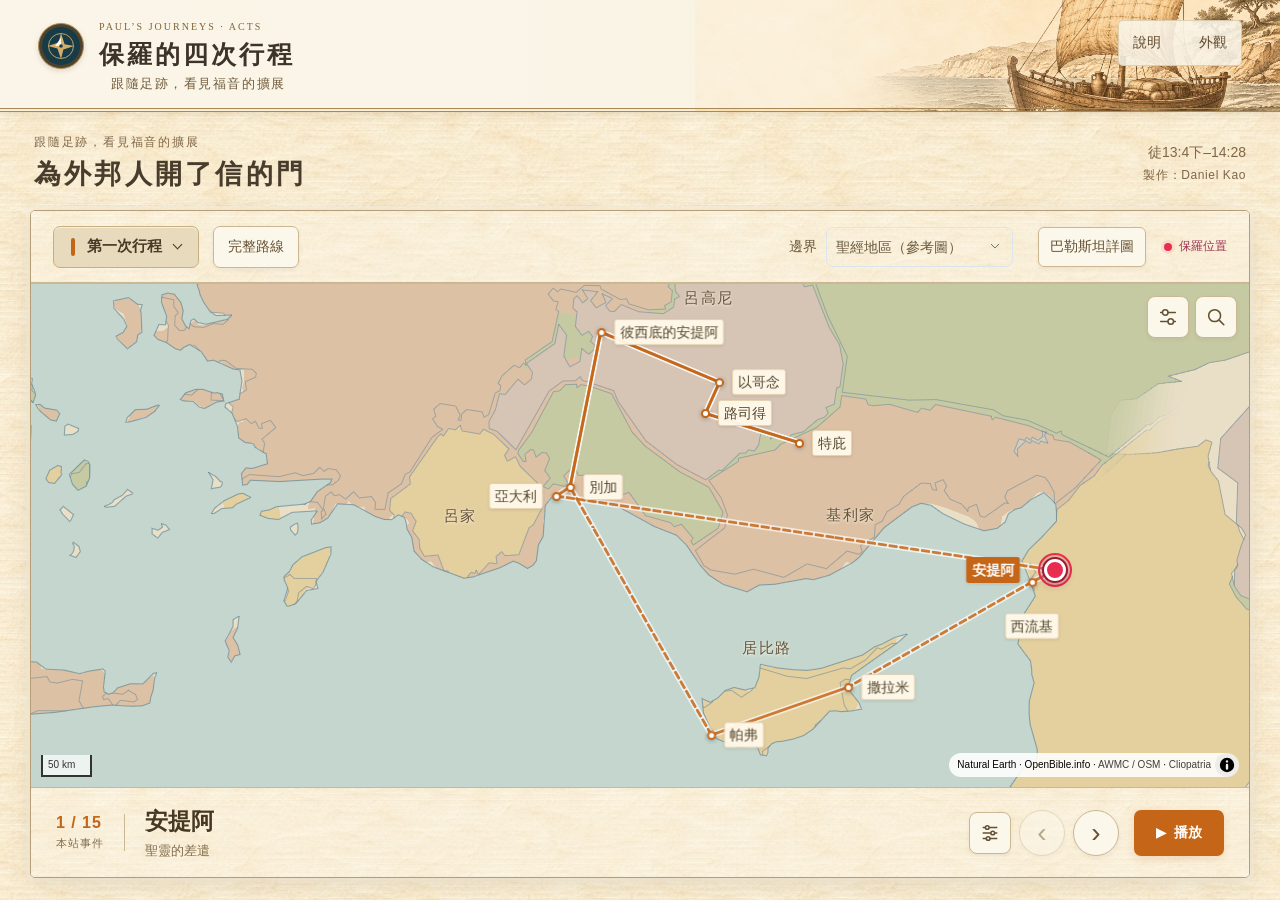
==== commit e37d6cc2: "Integrate generated voyage engraving and paper textures into Journal interface" ====
--- a/index.html
+++ b/index.html
@@ -11,6 +11,7 @@
   <link rel="stylesheet" href="./assets/vendor/maplibre-gl.css">
   <link rel="stylesheet" href="./assets/style.css">
   <link rel="stylesheet" href="./assets/design.css"><link rel="stylesheet" href="./assets/themes.css">
+  <link rel="stylesheet" href="./assets/journal-art.css">
   <script src="./assets/vendor/maplibre-gl.js" defer></script>
   <script src="./assets/app.js" type="module"></script>
 </head>
@@ -18,6 +19,7 @@
   <a class="skip-link" href="#map">跳到地圖</a>
   <header class="site-header">
     <a class="brand" href="./" aria-label="保羅的四次行程首頁"><img src="./assets/compass.svg" alt="" width="42" height="42"><span><small>PAUL’S JOURNEYS · ACTS</small><strong>保羅的四次行程</strong></span></a>
+    <span class="journal-caption">跟隨足跡，看見福音的擴展</span>
     <div class="header-actions"><button id="help-btn" class="text-btn" type="button">說明</button><a class="text-btn appearance-link" href="./design-options.html">外觀</a></div>
   </header>
   <main class="workspace">
--- a/assets/themes.css
+++ b/assets/themes.css
@@ -30,4 +30,4 @@
 html[data-theme=night] #companions-details>summary{color:#b9d3e2}
 html[data-theme=night] .current-station strong{color:#e2edf2}
 html[data-theme=night] .step-btn{background:#223d50;color:#e2edf2;border-color:#3b5669}
-html[data-theme=night] .step-btn:disabled{color:#8194a2;background:#172b3d}
+html[data-theme=night] .step-btn:disabled{color:#8194a2;background:#172b3d}
--- a/assets/journal-art.css
+++ b/assets/journal-art.css
@@ -0,0 +1,49 @@
+/* Journal uses generated raster artwork, shared by desktop and phone. */
+.journal-caption{display:none}
+html[data-theme=journal]{--brass:#a5793f;--line:#d6c6a9}
+html[data-theme=journal] body,html[data-theme=journal] .workspace{background-color:#f2e6ce;background-image:url('./art/journal-paper-v1.webp');background-size:620px}
+html[data-theme=journal] .site-header{position:relative;min-height:112px;align-items:flex-start;padding-top:20px;padding-bottom:34px;background-color:#f8eed8;background-image:linear-gradient(90deg,#faf5e8 0%,#faf5e8f5 40%,#faf5e899 64%,#faf5e800 83%),url('./art/journal-voyage-v1.webp');background-size:100% 100%,auto 195px;background-position:center,right 56%;background-repeat:no-repeat;border-bottom:4px double #a88855;box-shadow:0 3px 10px #49341616}
+html[data-theme=journal] .brand{position:relative;z-index:1}
+html[data-theme=journal] .brand img{background:#4c432f;border-color:#b28c52;box-shadow:0 2px 5px #5e482d2b}
+html[data-theme=journal] .brand strong{color:#3e3327;text-shadow:0 1px #fff9}
+html[data-theme=journal] .brand small{color:#806338}
+html[data-theme=journal] .journal-caption{display:block;position:absolute;left:111px;bottom:15px;color:#715c3b;font-family:var(--serif);font-size:13px;letter-spacing:.12em;z-index:1}
+html[data-theme=journal] .header-actions{position:relative;z-index:1;align-self:flex-start;border:1px solid #c6af8580;border-radius:5px;background:#faf5e8df}
+html[data-theme=journal] .header-actions .text-btn{color:#5e482d;border-color:transparent}
+html[data-theme=journal] .header-actions .text-btn:hover{background:#dfcea980;color:#3e3327}
+html[data-theme=journal] .atlas-kicker,html[data-theme=journal] .atlas-meta,html[data-theme=journal] .atlas-meta small{color:#806747}
+html[data-theme=journal] .map-area{border:1px solid #b59e76;border-radius:5px;box-shadow:0 6px 24px #5e482d1f,0 0 0 4px #f9f0df99}
+html[data-theme=journal] .map-topbar,html[data-theme=journal] .station-bar,html[data-theme=journal] dialog,html[data-theme=journal] #explorer-body,html[data-theme=journal] #dialog-body{background-color:#faf5e8;background-image:linear-gradient(#faf5e859,#faf5e859),url('./art/journal-paper-v1.webp');background-size:auto,620px}
+html[data-theme=journal] .map-topbar,html[data-theme=journal] .boundary-row,html[data-theme=journal] .map-stage,html[data-theme=journal] .station-bar{border-color:#cbb892}
+html[data-theme=journal] .journey-picker{border:1px solid #c8af82;background:#e8dbbd;box-shadow:inset 0 1px #fff9;color:#473a26}
+html[data-theme=journal] .map-button,html[data-theme=journal] .detail-map-btn,html[data-theme=journal] .icon-button,html[data-theme=journal] .step-btn{background:#fcf7eb;border-color:#cbb892;color:#655132;box-shadow:0 2px 4px #57402612}
+html[data-theme=journal] .detail-map-btn[aria-pressed=true]{background:#6a6244;border-color:#6a6244;color:#fff9ed}
+html[data-theme=journal] .boundary-row label,html[data-theme=journal] .boundary-row select{color:#69583e}
+html[data-theme=journal] .boundary-row select{background-color:transparent}
+html[data-theme=journal] .current-station strong{color:#463822}
+html[data-theme=journal] #movement-caption,html[data-theme=journal] .station-meta>span{color:#826c4a}
+html[data-theme=journal] .station-meta{border-color:#cbb892}
+html[data-theme=journal] .place-marker .place-label{background:#fff8eaf5;border-color:#e4d2b2;color:#53472e;box-shadow:0 1px 3px #49341622}
+html[data-theme=journal] .place-marker.active .place-label{background:var(--accent);color:#fff;border-color:transparent}
+html[data-theme=journal] .dialog-header{background-color:#eadab9;background-image:linear-gradient(90deg,#ede0c6 35%,#ede0c699 80%),url('./art/journal-voyage-v1.webp');background-size:auto,auto 135px;background-position:center,right 60%;background-repeat:no-repeat;border-bottom:3px double #aa8750;color:#493b27}
+html[data-theme=journal] .dialog-header .close-button{color:#59452b;background:#fff7e6e8;border-color:#c6ae85}
+html[data-theme=journal] .place-overview{padding-bottom:7px;border-bottom:1px solid #cbb892}
+html[data-theme=journal] .place-overview>span,html[data-theme=journal] .station-detail>p,html[data-theme=journal] .detail-kicker,html[data-theme=journal] .count-note{color:#776445}
+html[data-theme=journal] .event-tabs{border-color:#cbb892}
+html[data-theme=journal] .event-tabs button{color:#8b7655}
+html[data-theme=journal] .event-tabs button[aria-pressed=true]{color:#6a4c24;box-shadow:inset 0 -2px #a5793f}
+html[data-theme=journal] .visit-row,html[data-theme=journal] .companion-people li{background:#fff9edac;border-color:#cbb892}
+html[data-theme=journal] .visit-row.current-visit{background:#ecdbb7c9;border-color:#a5793f}
+html[data-theme=journal] .visit-counts button:disabled{background:#e9e3d5;color:#a2947e;border-color:#d8cebb}
+html[data-theme=journal] .reference,html[data-theme=journal] .visit-jump,html[data-theme=journal] #companions-details>summary,html[data-theme=journal] .companion-citation{color:#826337}
+@media(max-width:720px){
+  html[data-theme=journal] .site-header{min-height:118px;padding:13px 12px 44px;background-image:linear-gradient(90deg,#faf5e8 0%,#faf5e8ed 40%,#faf5e8a3 61%,#faf5e800 88%),url('./art/journal-voyage-v1.webp');background-size:100% 100%,auto 129px;background-position:center,right bottom}
+  html[data-theme=journal] .journal-caption{left:61px;bottom:18px;max-width:165px;font-size:12px;line-height:1.7;letter-spacing:.05em}
+  html[data-theme=journal] .header-actions{margin-top:1px;gap:0;background:#faf5e8e8}
+  html[data-theme=journal] .header-actions .text-btn{padding-inline:5px;min-height:32px}
+  html[data-theme=journal] .brand{gap:10px}
+  html[data-theme=journal] .brand strong{letter-spacing:.04em}
+  html[data-theme=journal] .map-area{border:0;border-radius:0;box-shadow:none}
+  html[data-theme=journal] .map-topbar{padding-top:8px;padding-bottom:7px}
+}
+@media(max-height:500px) and (orientation:landscape){html[data-theme=journal] .site-header{min-height:48px;padding-block:5px;background-size:100% 100%,auto 110px}html[data-theme=journal] .journal-caption{display:none}}
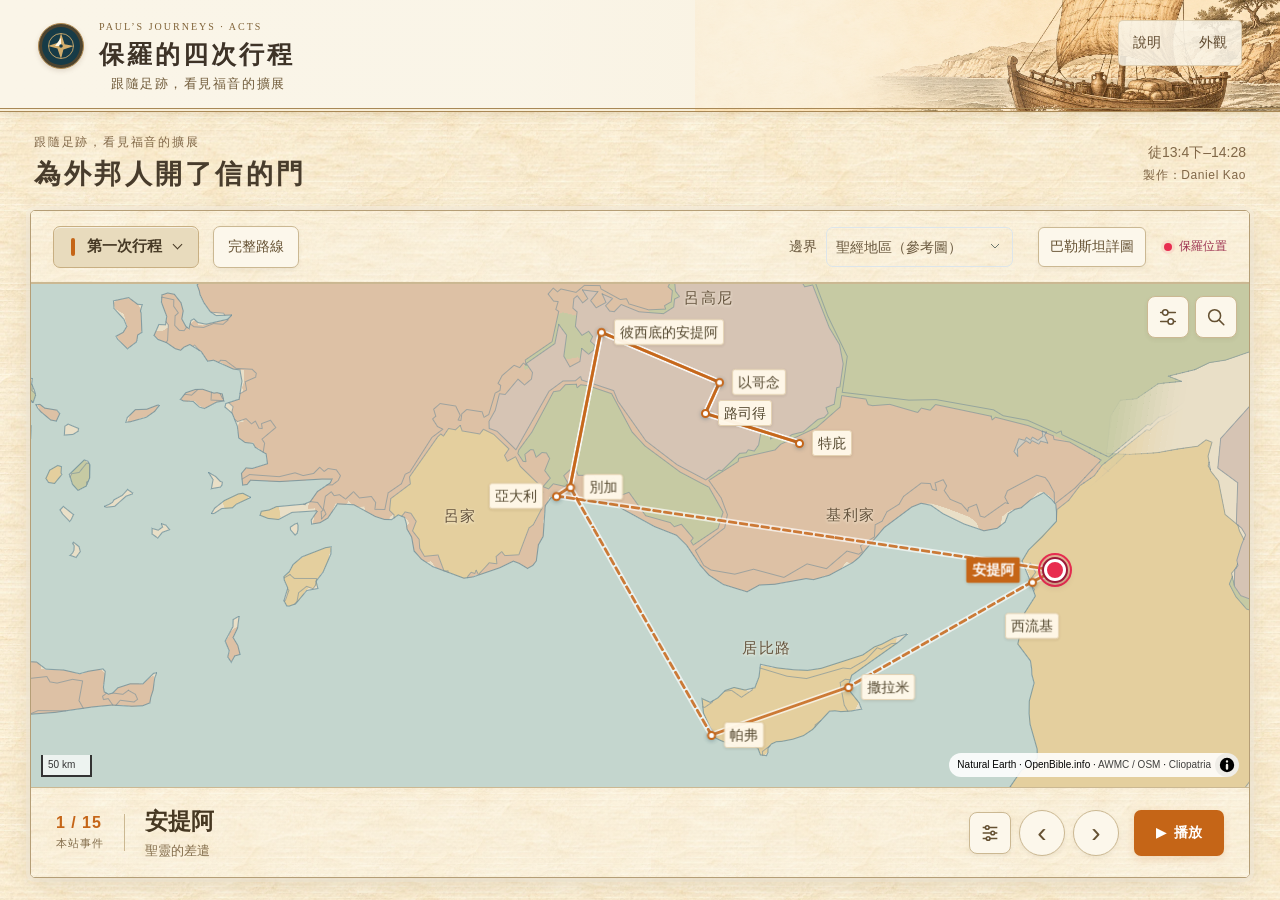
==== commit 56466746: "Keep journey introduction open until the reader chooses to view the map" ====
--- a/index.html
+++ b/index.html
@@ -46,6 +46,7 @@
     <div id="panel-journeys" class="panel-content">
       <nav id="journey-tabs" class="journey-tabs" aria-label="選擇行程"></nav>
       <section class="journey-intro" aria-labelledby="journey-name"><div class="section-heading"><h2 id="journey-name"></h2><span id="journey-ref" class="reference"></span></div><p id="journey-summary"></p><p class="companions"><span>同工概覽</span><span id="companions"></span></p><p class="overview-note">非全程同行名單；各段同行與分隊見「站點」。</p></section>
+      <button id="journey-map-btn" class="journey-map-button" type="button">查看第一次行程地圖</button>
       <details class="letters"><summary>本次行程與書信</summary><p id="journey-books"></p></details>
       <p class="sidebar-footnote">地圖以現代海岸線呈現地理位置；連線為行程示意，並非精確古道路或航跡。</p><footer class="production-credit">製作：Daniel Kao</footer>
     </div>
--- a/assets/design.css
+++ b/assets/design.css
@@ -187,3 +187,5 @@
 #visit-rows{display:grid;grid-template-columns:repeat(2,minmax(0,1fr));gap:6px 18px}@media(max-width:720px){#visit-rows{grid-template-columns:1fr;gap:0}}
 
 .visit-counts button:disabled{color:#99a3aa;background:#f0f2f3;border-color:#e4e8eb;opacity:.5;cursor:default;box-shadow:none}.visit-counts button:disabled strong{display:none}.visit-counts button:disabled:hover{background:#f0f2f3;color:#99a3aa}
+.journey-map-button{display:block;width:100%;min-height:44px;margin:14px 0 8px;padding:10px 16px;border:1px solid transparent;border-radius:6px;background:var(--accent);color:#fff;font-size:16px;font-weight:600;cursor:pointer}
+.journey-map-button:hover{filter:brightness(.92)}
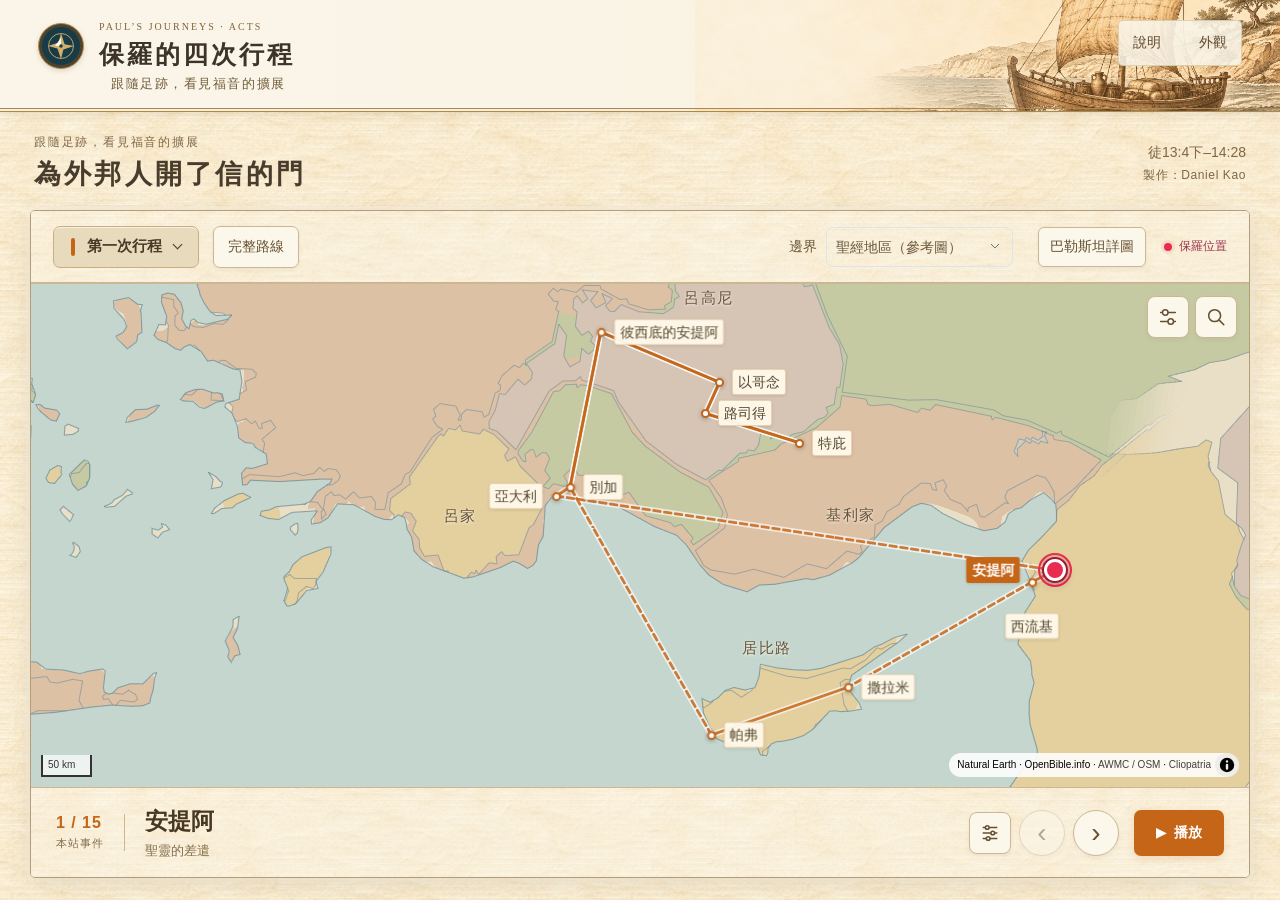
==== commit 3e14ac42: "Integrate supplied journey study and fourteen Recovery Version book introductions" ====
--- a/index.html
+++ b/index.html
@@ -12,6 +12,7 @@
   <link rel="stylesheet" href="./assets/style.css">
   <link rel="stylesheet" href="./assets/design.css"><link rel="stylesheet" href="./assets/themes.css">
   <link rel="stylesheet" href="./assets/journal-art.css">
+  <link rel="stylesheet" href="./assets/study.css">
   <script src="./assets/vendor/maplibre-gl.js" defer></script>
   <script src="./assets/app.js" type="module"></script>
 </head>
@@ -47,7 +48,9 @@
       <nav id="journey-tabs" class="journey-tabs" aria-label="選擇行程"></nav>
       <section class="journey-intro" aria-labelledby="journey-name"><div class="section-heading"><h2 id="journey-name"></h2><span id="journey-ref" class="reference"></span></div><p id="journey-summary"></p><p class="companions"><span>同工概覽</span><span id="companions"></span></p><p class="overview-note">非全程同行名單；各段同行與分隊見「站點」。</p></section>
       <button id="journey-map-btn" class="journey-map-button" type="button">查看第一次行程地圖</button>
-      <details class="letters"><summary>本次行程與書信</summary><p id="journey-books"></p></details>
+      <div id="journey-study"></div>
+      <details id="journey-letters-wrapper" class="letters"><summary id="journey-letters-heading">本次行程與書信</summary><div id="journey-letters" class="letter-list"></div></details>
+      <div class="study-actions"><button type="button" data-panel="letters">十四封書信</button><span class="study-note">依《恢復本》書介</span></div>
       <p class="sidebar-footnote">地圖以現代海岸線呈現地理位置；連線為行程示意，並非精確古道路或航跡。</p><footer class="production-credit">製作：Daniel Kao</footer>
     </div>
     <div id="panel-stops" class="panel-content">
@@ -56,8 +59,10 @@
       <div class="event-tabs" role="group" aria-label="事件閱讀方式"><button id="event-current-btn" type="button" aria-pressed="true">本次事件</button><button id="event-compare-btn" type="button" aria-pressed="false">跨行程對照</button></div>
       <section id="visit-comparison" hidden><p class="count-note">依本站站次計算，含出發與回訪。</p><div id="visit-rows"></div></section><div id="current-event-body">
       <section class="station-detail" aria-labelledby="station-name" aria-live="polite"><div class="detail-kicker"><span id="station-step"></span><span id="station-mode"></span></div><h2 id="station-name"></h2><p id="station-title" class="station-title"></p><p id="station-text"></p><details id="geo-note"><summary>地點說明</summary><p id="station-note" class="station-note" hidden></p></details><div class="detail-footer"><span id="station-ref" class="reference"></span><a id="place-source" href="https://www.openbible.info/geo/" target="_blank" rel="noopener noreferrer">地點參考</a></div></section>
+      <div id="station-study"></div><div id="station-letters"></div>
       <details id="companions-details"><summary id="companions-summary">同行者與經文</summary><section id="segment-companions" class="segment-companions" aria-labelledby="segment-companions-title"><div class="section-heading"><h3 id="segment-companions-title">本段同行者</h3><button id="companion-method" class="text-btn" type="button">標示說明</button></div><span id="map-companions-caption" class="sr-only" aria-hidden="true"></span><p id="companion-scope" class="companion-scope"></p><ul id="companion-people" class="companion-people"></ul><p id="companion-note" class="companion-note"></p><p id="companion-change" class="companion-change" hidden></p><details id="companion-related" class="companion-related"><summary>分隊、會合與其他相關人物</summary><div id="companion-related-body"></div></details><button id="companion-evidence" class="evidence-button" type="button">查閱本段經文</button></section></details></div>
     </div>
+    <div id="panel-letters" class="panel-content"><div class="study-actions"><button type="button" data-panel="journeys">返回行程</button></div><p class="study-note">依《新約聖經恢復本》各卷卷首書介，按新約書卷順序排列。希伯來書依該書介的著者認定列入。著時、著地保留原稿的推定用語。</p><label class="letter-filter" for="letter-filter">階段<select id="letter-filter"><option value="all">全部十四封</option><option value="2">第二次行程</option><option value="3">第三次行程</option><option value="4">抵達羅馬後・第一次被囚</option><option value="released">第一次被囚獲釋後</option><option value="imprisoned">第二次被囚</option></select></label><div id="letter-library" class="letter-list"></div></div>
     <div id="panel-stoplist" class="panel-content"><label class="field-label" for="place-search">搜尋地點</label><input id="place-search" type="search" placeholder="輸入地名，查看歷次事件" autocomplete="off"><div id="place-results" class="place-results"></div><details><summary>本次行程站序</summary><div class="route-heading"><h3>選擇站點</h3><span id="stop-total"></span></div><ol id="stop-list" class="stop-list" aria-label="選擇停靠站"></ol></details></div>
     <div id="panel-playback" class="panel-content">
       <section class="playback" aria-label="路線播放設定"><p class="panel-description">可在主畫面播放、暫停或逐站前進；關閉這個面板即可回到地圖。</p><label class="field-label" for="progress">行程進度</label><input id="progress" class="progress" type="range" min="0" max="14" step="0.01" value="0"><div class="playback-options"><label class="speed-label" for="speed">播放速度<select id="speed"><option value="1">1×</option><option value="2">2×</option><option value="4">4×</option></select></label><label class="follow-label"><input id="follow-camera" type="checkbox">視角跟隨</label></div><button id="restart-btn" type="button" class="secondary-button">重新開始</button><h3>路線圖例</h3><div class="map-legend"><span><i class="land-line"></i>陸路</span><span><i class="sea-line"></i>海路</span><span><i class="uncertain-line"></i>漂流／未詳</span></div><p class="gesture-hint">拖曳移動 · 滾輪縮放 · 右鍵拖曳平面旋轉</p></section>
--- a/assets/study.css
+++ b/assets/study.css
@@ -0,0 +1,23 @@
+.study-note{font-size:13px;line-height:1.55;color:var(--muted,#75674e)}
+.study-section{border-top:1px solid var(--line,#d6c6a9);padding:6px 0;margin:4px 0}
+.study-section>summary{font-size:16px;font-weight:600;cursor:pointer;padding:7px 0;line-height:1.5}
+.study-point{border:1px solid var(--line,#d6c6a9);border-radius:5px;margin:6px 0;background:#ffffff65;overflow:hidden}
+.study-point>summary{font-size:16px;line-height:1.6;font-weight:500;padding:9px 12px;cursor:pointer}
+.study-point-body{padding:0 12px 10px}.study-point-body p{font-size:16px;line-height:1.65;white-space:pre-line}
+.study-sources{display:flex;flex-wrap:wrap;gap:3px 12px;margin-top:9px!important}
+.study-sources a{font-size:13px;color:var(--navy,#614e2f);text-underline-offset:3px}
+.study-event{padding:10px 0;border-bottom:1px solid var(--line,#d6c6a9)}
+.study-event:last-child{border-bottom:0}.study-event-heading{display:flex;flex-wrap:wrap;align-items:baseline;justify-content:space-between;gap:3px 10px}
+.study-event>p{font-size:16px;line-height:1.6}.study-event>h3{font-size:14px!important;font-weight:500}
+.study-section>p{font-size:16px;line-height:1.6}.study-actions{display:flex;align-items:center;justify-content:space-between;gap:8px;margin:8px 0}
+.study-actions button{padding:7px 11px;border:1px solid var(--line,#d6c6a9);border-radius:5px;background:#ffffff65;color:inherit;font-size:14px;min-height:40px;cursor:pointer}
+.letter-card{border:1px solid var(--line,#d6c6a9);border-radius:5px;margin:6px 0;background:#ffffff65;break-inside:avoid}
+.letter-card>summary{padding:10px 12px;font-size:16px;line-height:1.5;cursor:pointer}
+.letter-phase{font-size:13px;display:block;font-weight:400;opacity:.8;margin-left:17px}
+.letter-fields{display:grid;grid-template-columns:2.2em minmax(0,1fr);gap:5px 10px;padding:0 12px 12px;margin:0;font-size:16px;line-height:1.65}
+.letter-fields dt{font-weight:600}.letter-fields dd{margin:0;overflow-wrap:anywhere}.letter-card>.study-note{padding:0 12px 10px}
+.letter-list{display:grid;grid-template-columns:repeat(2,minmax(0,1fr));gap:0 10px;align-items:start}
+.letter-filter{display:flex;align-items:center;gap:10px;margin:10px 0;font-size:14px}.letter-filter select{min-width:0;max-width:100%;min-height:40px;flex:1;font-size:14px;padding:6px 10px;border:1px solid var(--line,#d6c6a9);border-radius:5px;background:#fffaf0;color:inherit}
+#station-study,#station-letters{border-top:1px solid var(--line,#d6c6a9);margin-top:10px;padding-top:3px}
+#journey-letters-wrapper>summary{font-size:16px;padding:8px 0;cursor:pointer}.visit-row .study-point-body p{font-size:16px}.visit-row .study-point>summary{font-size:14px}
+@media(max-width:720px){.letter-list{grid-template-columns:1fr}.study-point>summary,.letter-card>summary{padding:9px 10px}.letter-fields{padding-inline:10px;gap:4px 8px}.study-sources{gap:3px 8px}}
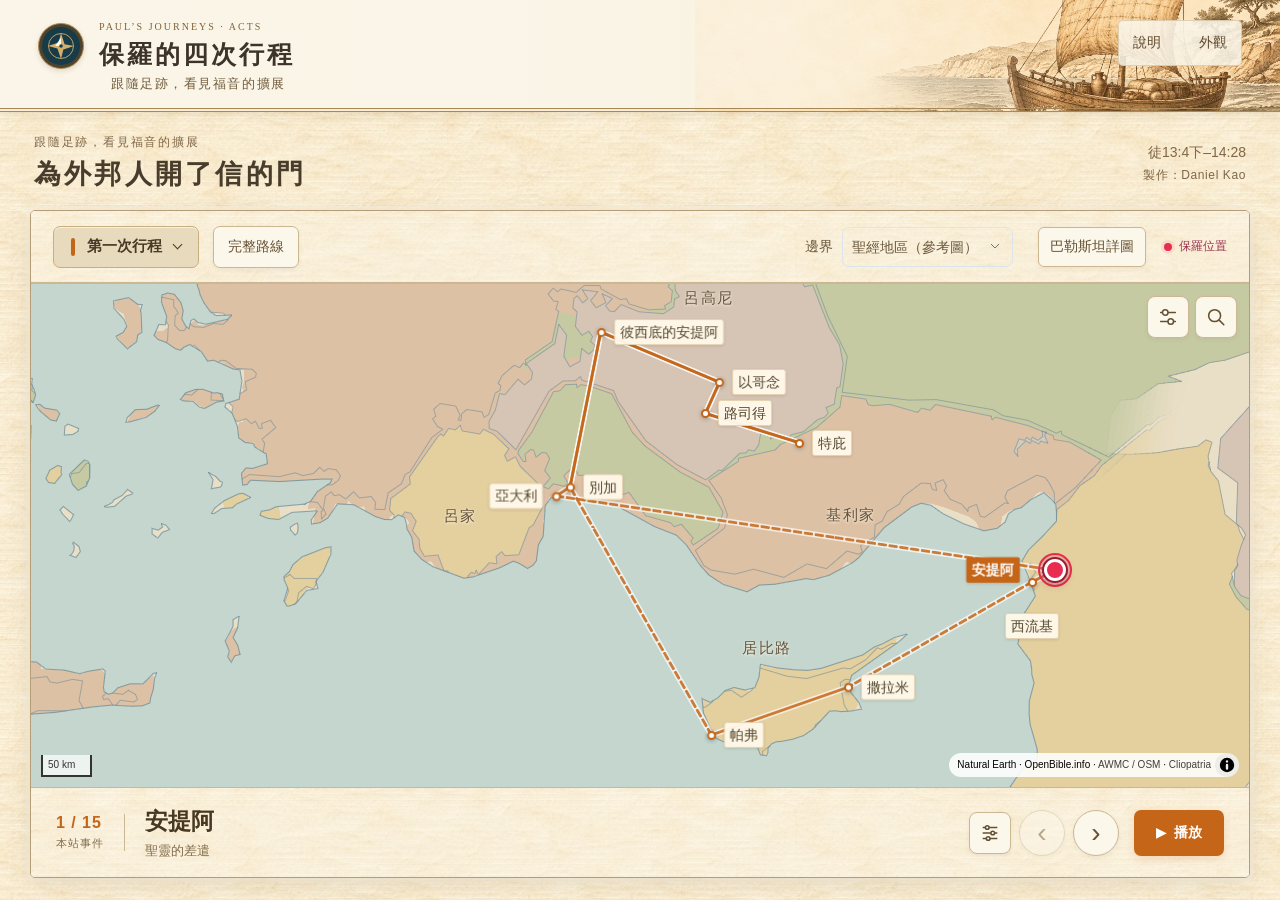
==== commit fe530dc8: "Simplify atlas boundaries to reference regions, modern borders and none" ====
--- a/index.html
+++ b/index.html
@@ -29,7 +29,7 @@
       <div class="map-topbar">
         <button class="journey-picker" type="button" data-panel="journeys" aria-controls="explorer-dialog" aria-expanded="false" disabled><span id="map-journey-caption">第一次行程</span><span aria-hidden="true" class="chevron"></span></button>
         <button id="fit-btn" class="map-button" type="button" title="顯示本次行程完整路線">完整路線</button>
-        <div class="boundary-row"><label for="boundary-mode">邊界 <select id="boundary-mode"><option value="ancient">聖經地區（參考圖）</option><option value="modern">現代國界</option><option value="roman">羅馬行政行省（69年）</option><option value="none">不顯示邊界</option></select></label><span class="boundary-actions"><button id="palestine-btn" type="button" class="detail-map-btn">巴勒斯坦詳圖</button><span class="traveller-key"><i aria-hidden="true"></i>保羅位置</span></span></div>
+        <div class="boundary-row"><label for="boundary-mode">邊界 <select id="boundary-mode"><option value="ancient">聖經地區（參考圖）</option><option value="modern">現代國界</option><option value="none">不顯示邊界</option></select></label><span class="boundary-actions"><button id="palestine-btn" type="button" class="detail-map-btn">巴勒斯坦詳圖</button><span class="traveller-key"><i aria-hidden="true"></i>保羅位置</span></span></div>
       </div>
       <div class="map-stage"><div class="map-shortcuts"><button id="camera-btn" class="icon-button" type="button" data-panel="camera" aria-label="地圖工具" title="地圖工具"><svg viewBox="0 0 24 24" aria-hidden="true" fill="none" stroke="currentColor" stroke-width="1.7" stroke-linecap="round" stroke-linejoin="round"><path d="M4 7h16M4 17h16"/><circle cx="9" cy="7" r="3" fill="white"/><circle cx="15" cy="17" r="3" fill="white"/></svg></button><button id="search-place-btn" class="icon-button" type="button" aria-label="搜尋地點與歷次事件" title="搜尋地點與歷次事件"><svg viewBox="0 0 24 24" aria-hidden="true" fill="none" stroke="currentColor" stroke-width="1.7" stroke-linecap="round" stroke-linejoin="round"><circle cx="10.5" cy="10.5" r="6.5"/><path d="m16 16 4.5 4.5"/></svg></button></div>
         <div id="map" role="region" aria-label="可旋轉與縮放的行程地圖" tabindex="-1"></div>
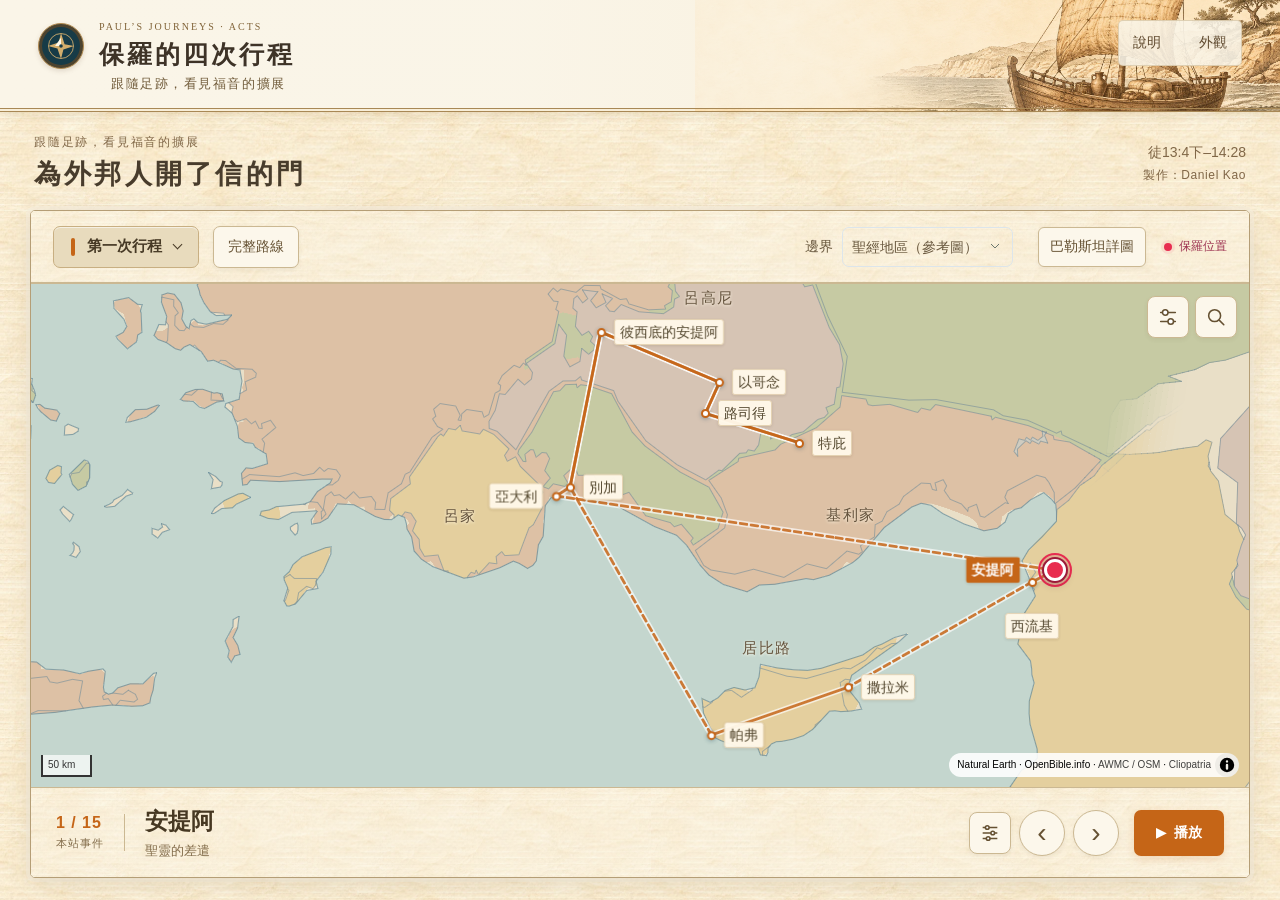
==== commit f8185eb6: "Refresh cached atlas script when simplifying boundary modes" ====
--- a/index.html
+++ b/index.html
@@ -14,7 +14,7 @@
   <link rel="stylesheet" href="./assets/journal-art.css">
   <link rel="stylesheet" href="./assets/study.css">
   <script src="./assets/vendor/maplibre-gl.js" defer></script>
-  <script src="./assets/app.js" type="module"></script>
+  <script src="./assets/app.js?v=20261124-boundaries" type="module"></script>
 </head>
 <body>
   <a class="skip-link" href="#map">跳到地圖</a>
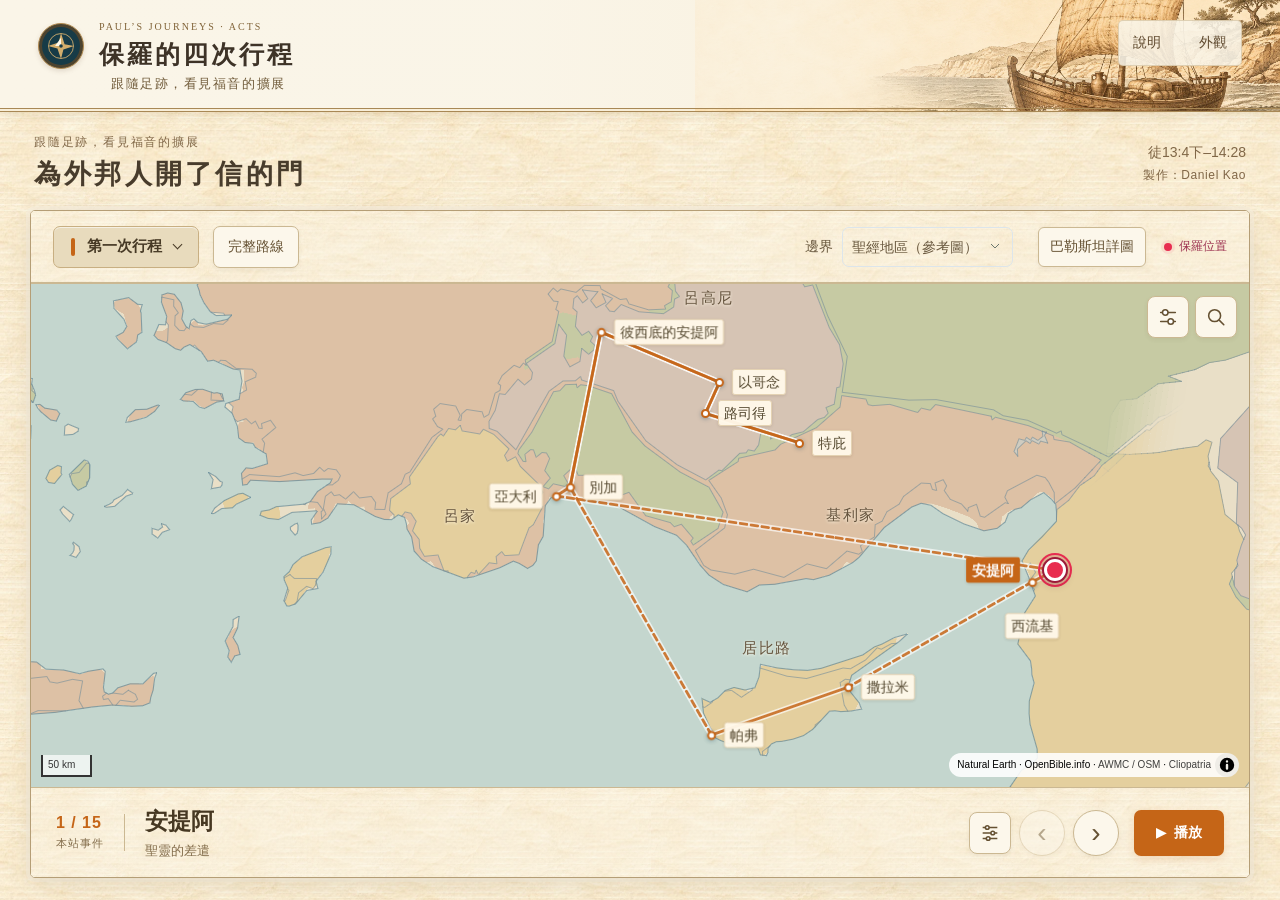
==== commit 0f629153: "Remove source-introduction phrases from study prose while retaining citations" ====
--- a/index.html
+++ b/index.html
@@ -14,7 +14,7 @@
   <link rel="stylesheet" href="./assets/journal-art.css">
   <link rel="stylesheet" href="./assets/study.css">
   <script src="./assets/vendor/maplibre-gl.js" defer></script>
-  <script src="./assets/app.js?v=20261124-boundaries" type="module"></script>
+  <script src="./assets/app.js?v=20261124-prose" type="module"></script>
 </head>
 <body>
   <a class="skip-link" href="#map">跳到地圖</a>
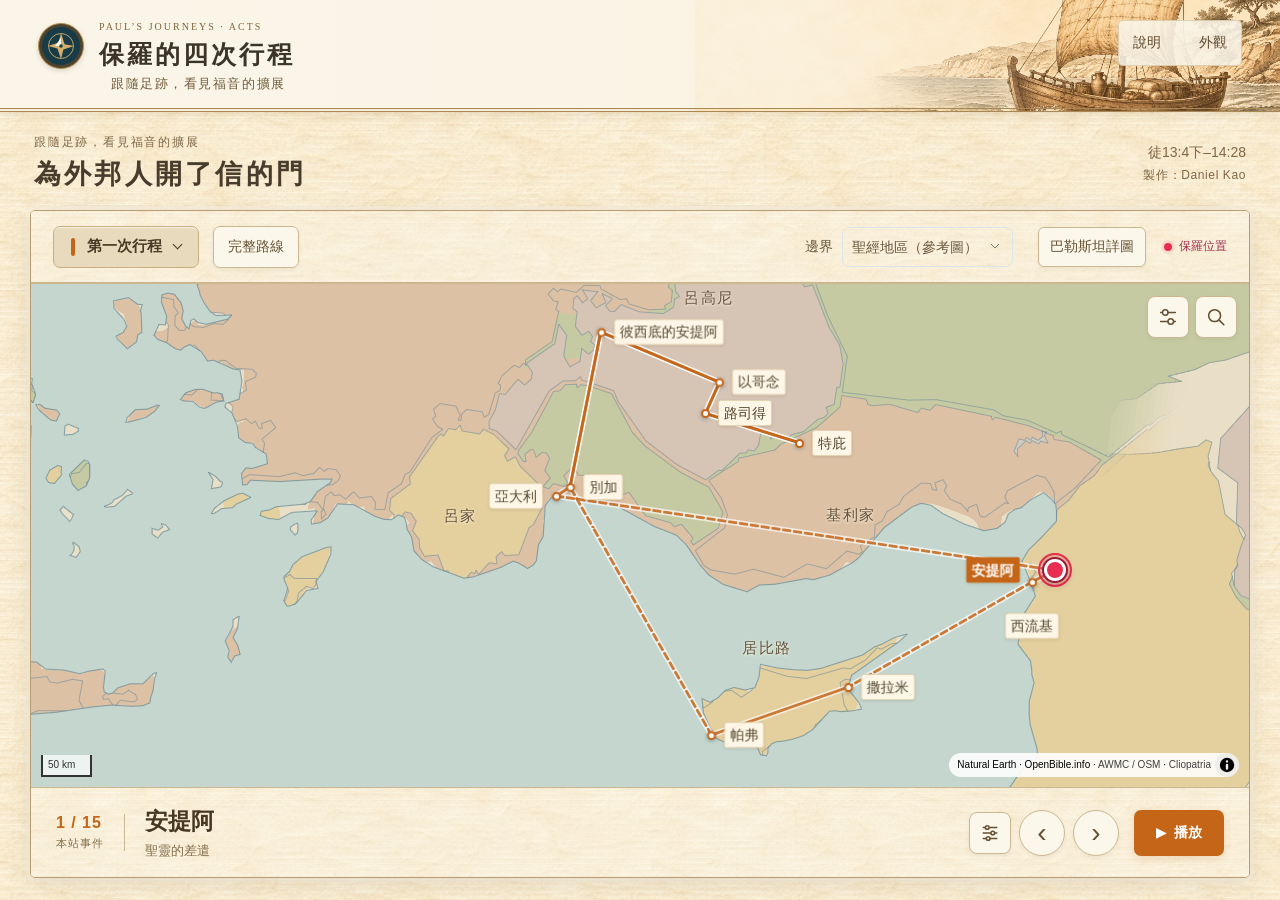
==== commit a7bac9d1: "Contain mobile reading dialogs and wrap long comparison content" ====
--- a/index.html
+++ b/index.html
@@ -12,7 +12,7 @@
   <link rel="stylesheet" href="./assets/style.css">
   <link rel="stylesheet" href="./assets/design.css"><link rel="stylesheet" href="./assets/themes.css">
   <link rel="stylesheet" href="./assets/journal-art.css">
-  <link rel="stylesheet" href="./assets/study.css">
+  <link rel="stylesheet" href="./assets/study.css?v=20261124-wrap">
   <script src="./assets/vendor/maplibre-gl.js" defer></script>
   <script src="./assets/app.js?v=20261124-prose" type="module"></script>
 </head>
--- a/assets/study.css
+++ b/assets/study.css
@@ -21,3 +21,22 @@
 #station-study,#station-letters{border-top:1px solid var(--line,#d6c6a9);margin-top:10px;padding-top:3px}
 #journey-letters-wrapper>summary{font-size:16px;padding:8px 0;cursor:pointer}.visit-row .study-point-body p{font-size:16px}.visit-row .study-point>summary{font-size:14px}
 @media(max-width:720px){.letter-list{grid-template-columns:1fr}.study-point>summary,.letter-card>summary{padding:9px 10px}.letter-fields{padding-inline:10px;gap:4px 8px}.study-sources{gap:3px 8px}}
+
+/* Reading panes must shrink with the viewport, including nested open details. */
+dialog{max-width:min(650px,calc(100vw - 16px));overflow-x:hidden;overflow-y:auto}
+dialog.explorer-dialog{width:calc(100vw - 24px);max-width:940px;max-height:calc(100dvh - 24px)}
+.dialog-header{width:100%;min-width:0}.dialog-header h2{min-width:0;overflow-wrap:anywhere}
+#explorer-body,#dialog-body{width:100%;min-width:0;max-width:100%;overflow-wrap:anywhere}
+#explorer-body :where(section,article,div,details,summary,p,dl,dd,ul,li,nav),#dialog-body :where(p,blockquote,div){min-width:0;max-width:100%}
+#explorer-body :where(summary,p,dd,a,button),#dialog-body :where(p,blockquote,a){overflow-wrap:anywhere;word-break:normal}
+#explorer-body summary{white-space:normal}
+#explorer-body .reference{white-space:normal;overflow-wrap:anywhere}
+#visit-rows{width:100%;grid-template-columns:repeat(2,minmax(0,1fr))}
+.compare-group,.visit-row,.visit-detail,.study-point,.letter-card,.letter-list,.letter-fields{min-width:0;max-width:100%}
+.visit-jump{float:none;display:block;margin-left:auto;text-align:right;white-space:normal}
+.section-heading,.detail-footer,.study-event-heading,.place-overview,.study-actions{flex-wrap:wrap}
+@media(max-width:720px){
+  dialog.explorer-dialog{width:calc(100vw - 16px);max-width:calc(100vw - 16px);max-height:calc(100dvh - 24px);margin-inline:auto}
+  #visit-rows{grid-template-columns:minmax(0,1fr)}
+  .journey-tabs,.stop-list,.camera-tools{grid-template-columns:repeat(2,minmax(0,1fr))}
+}
